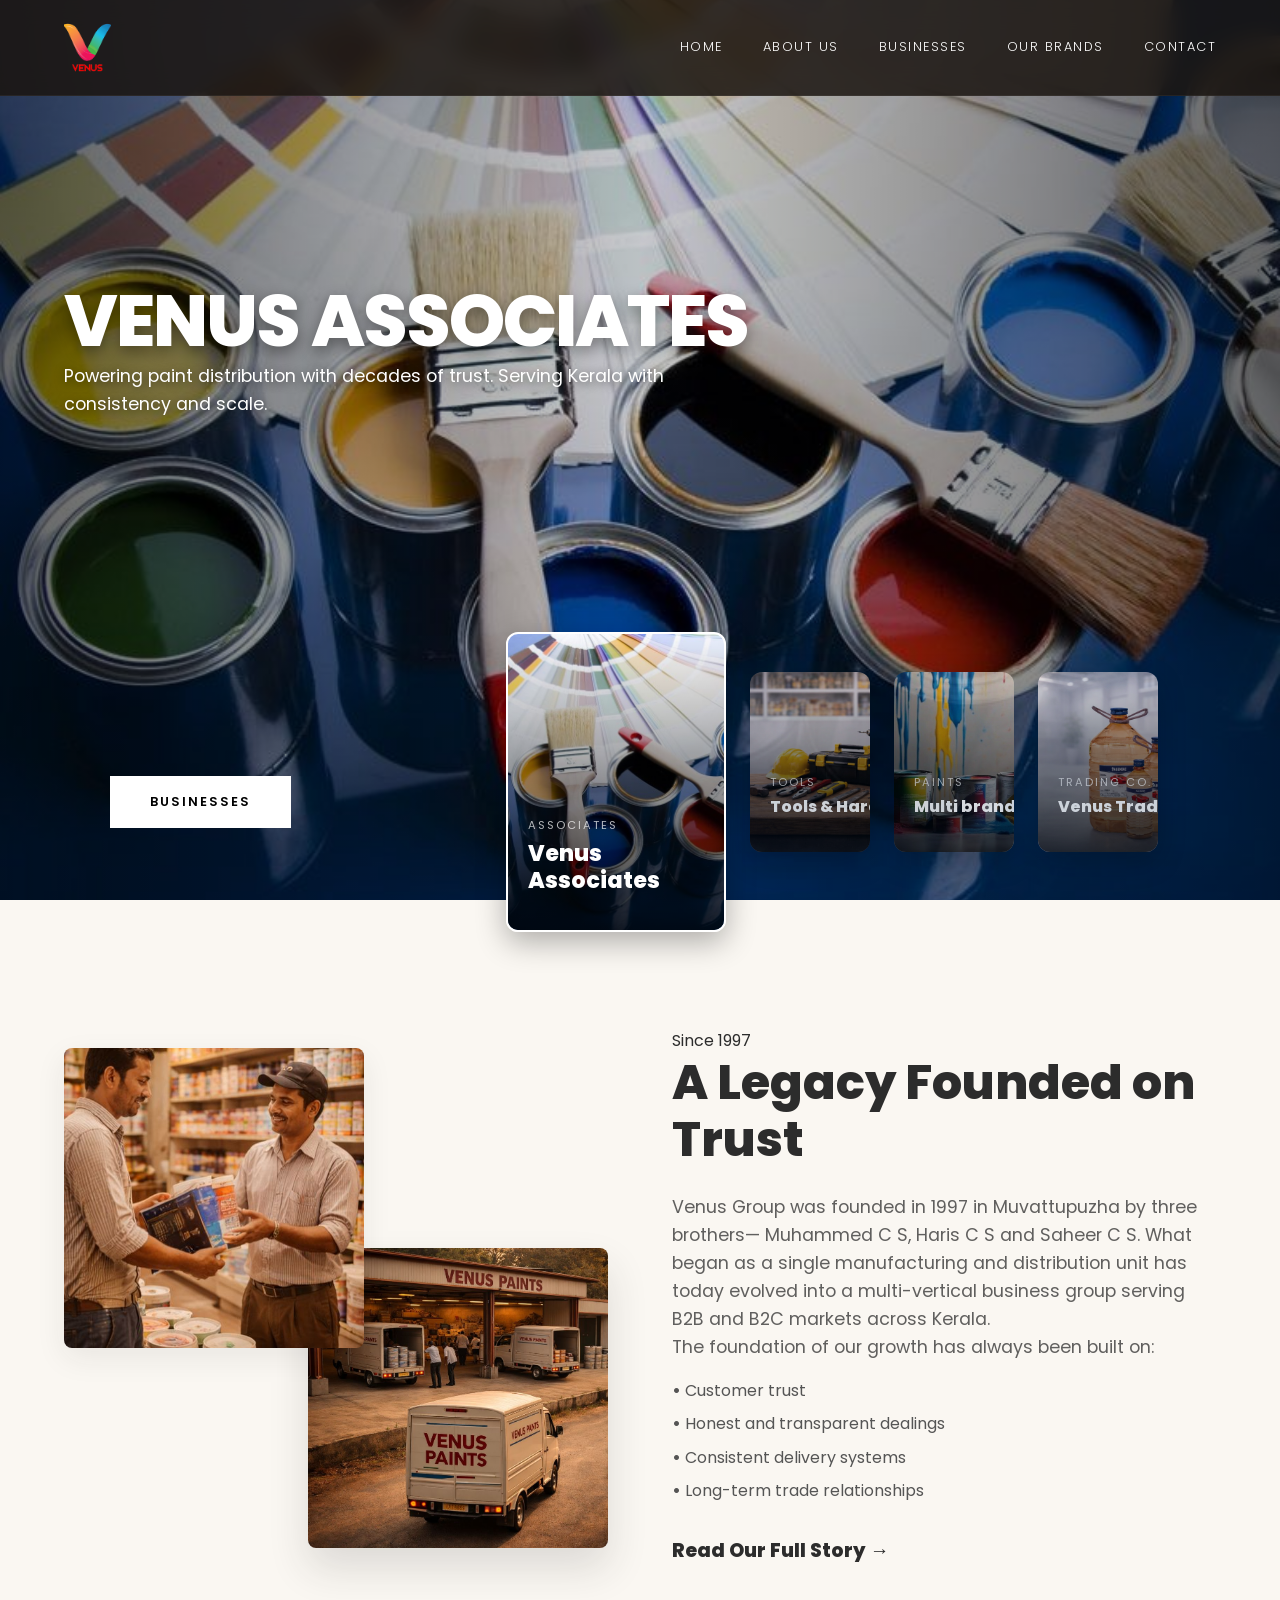
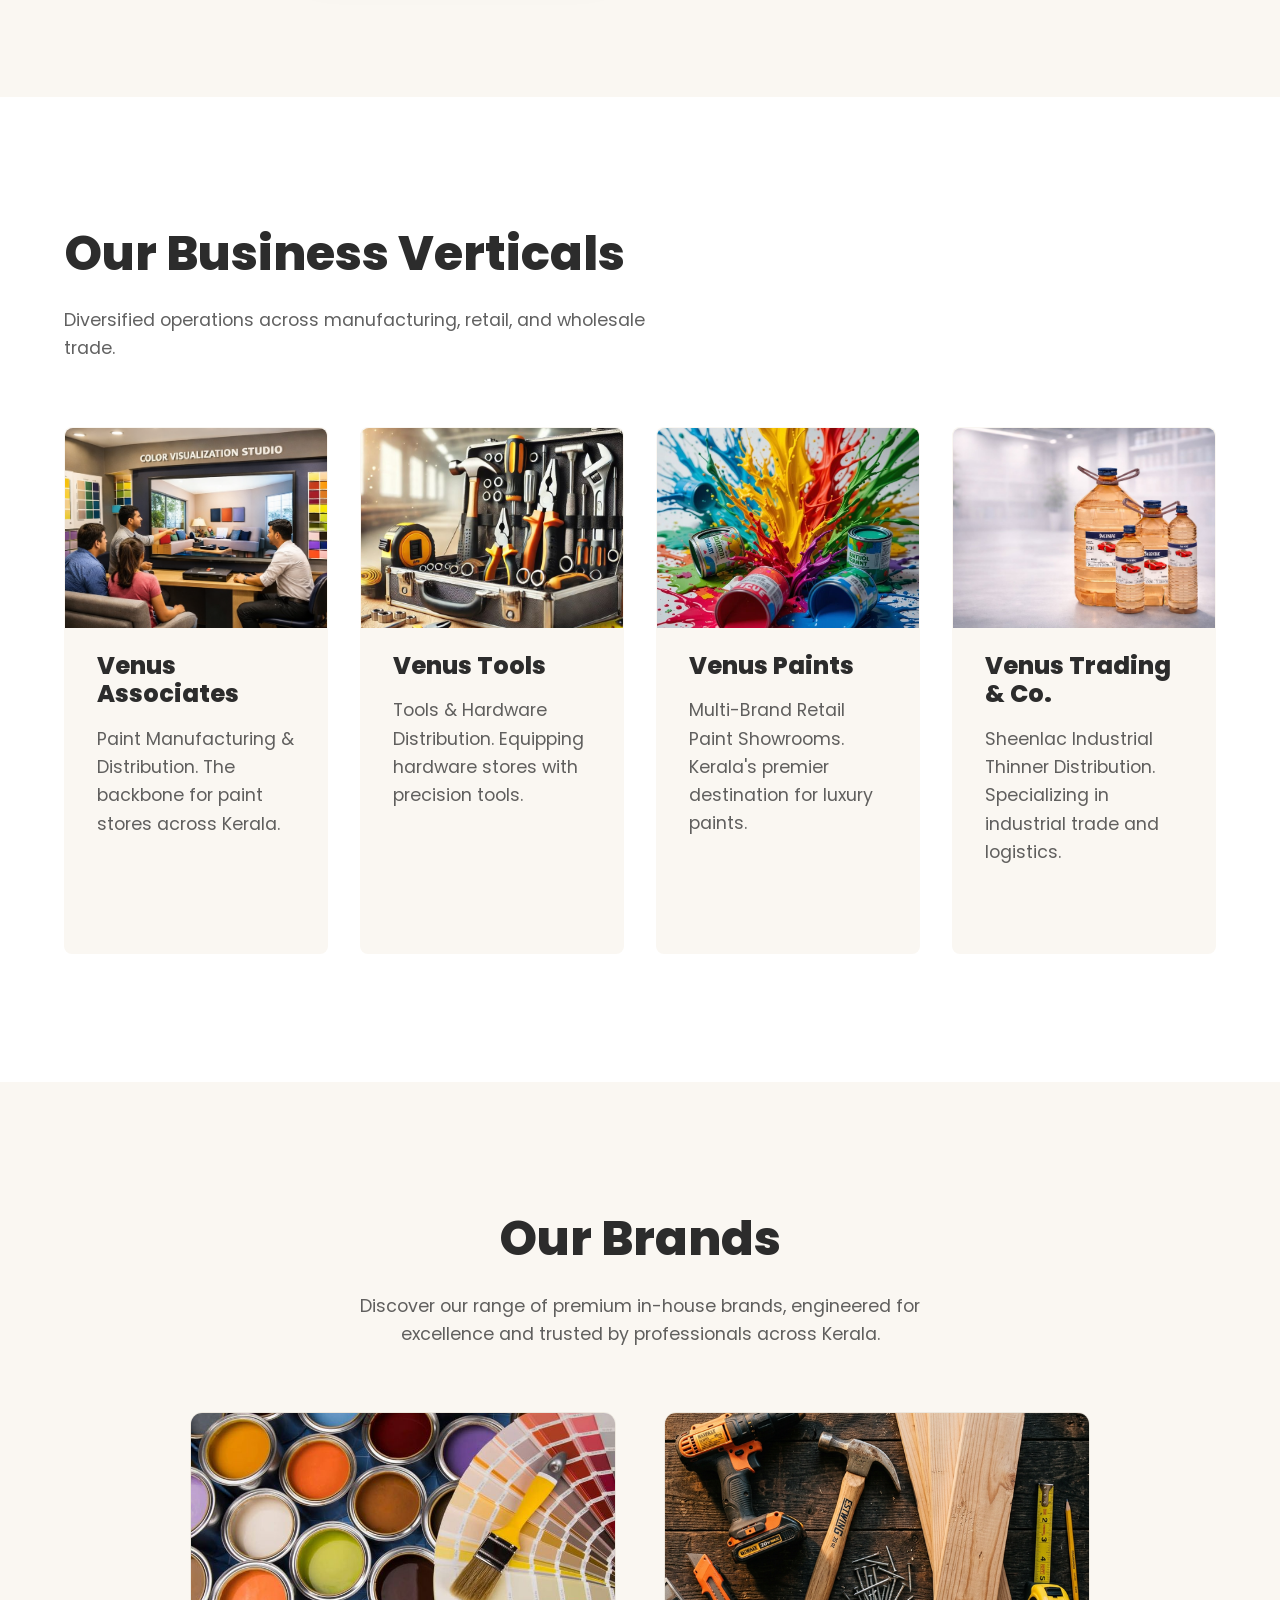
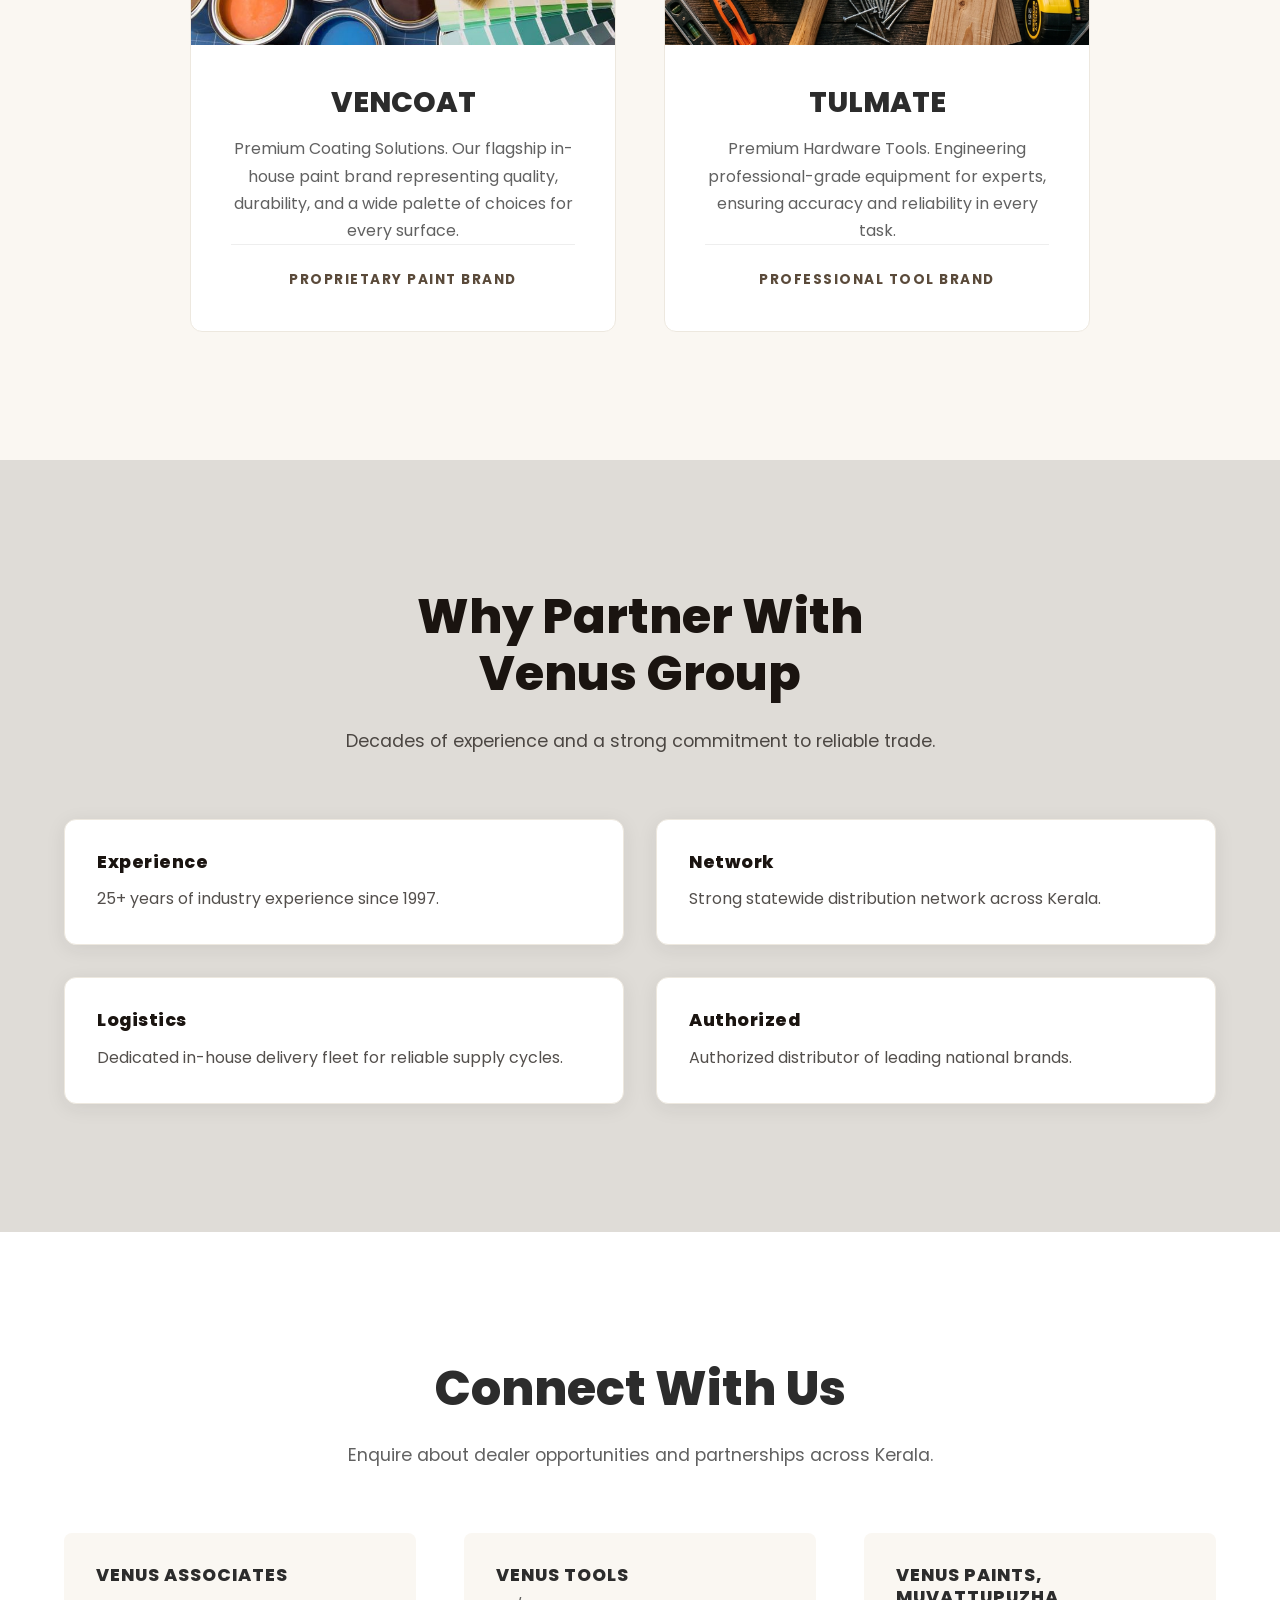
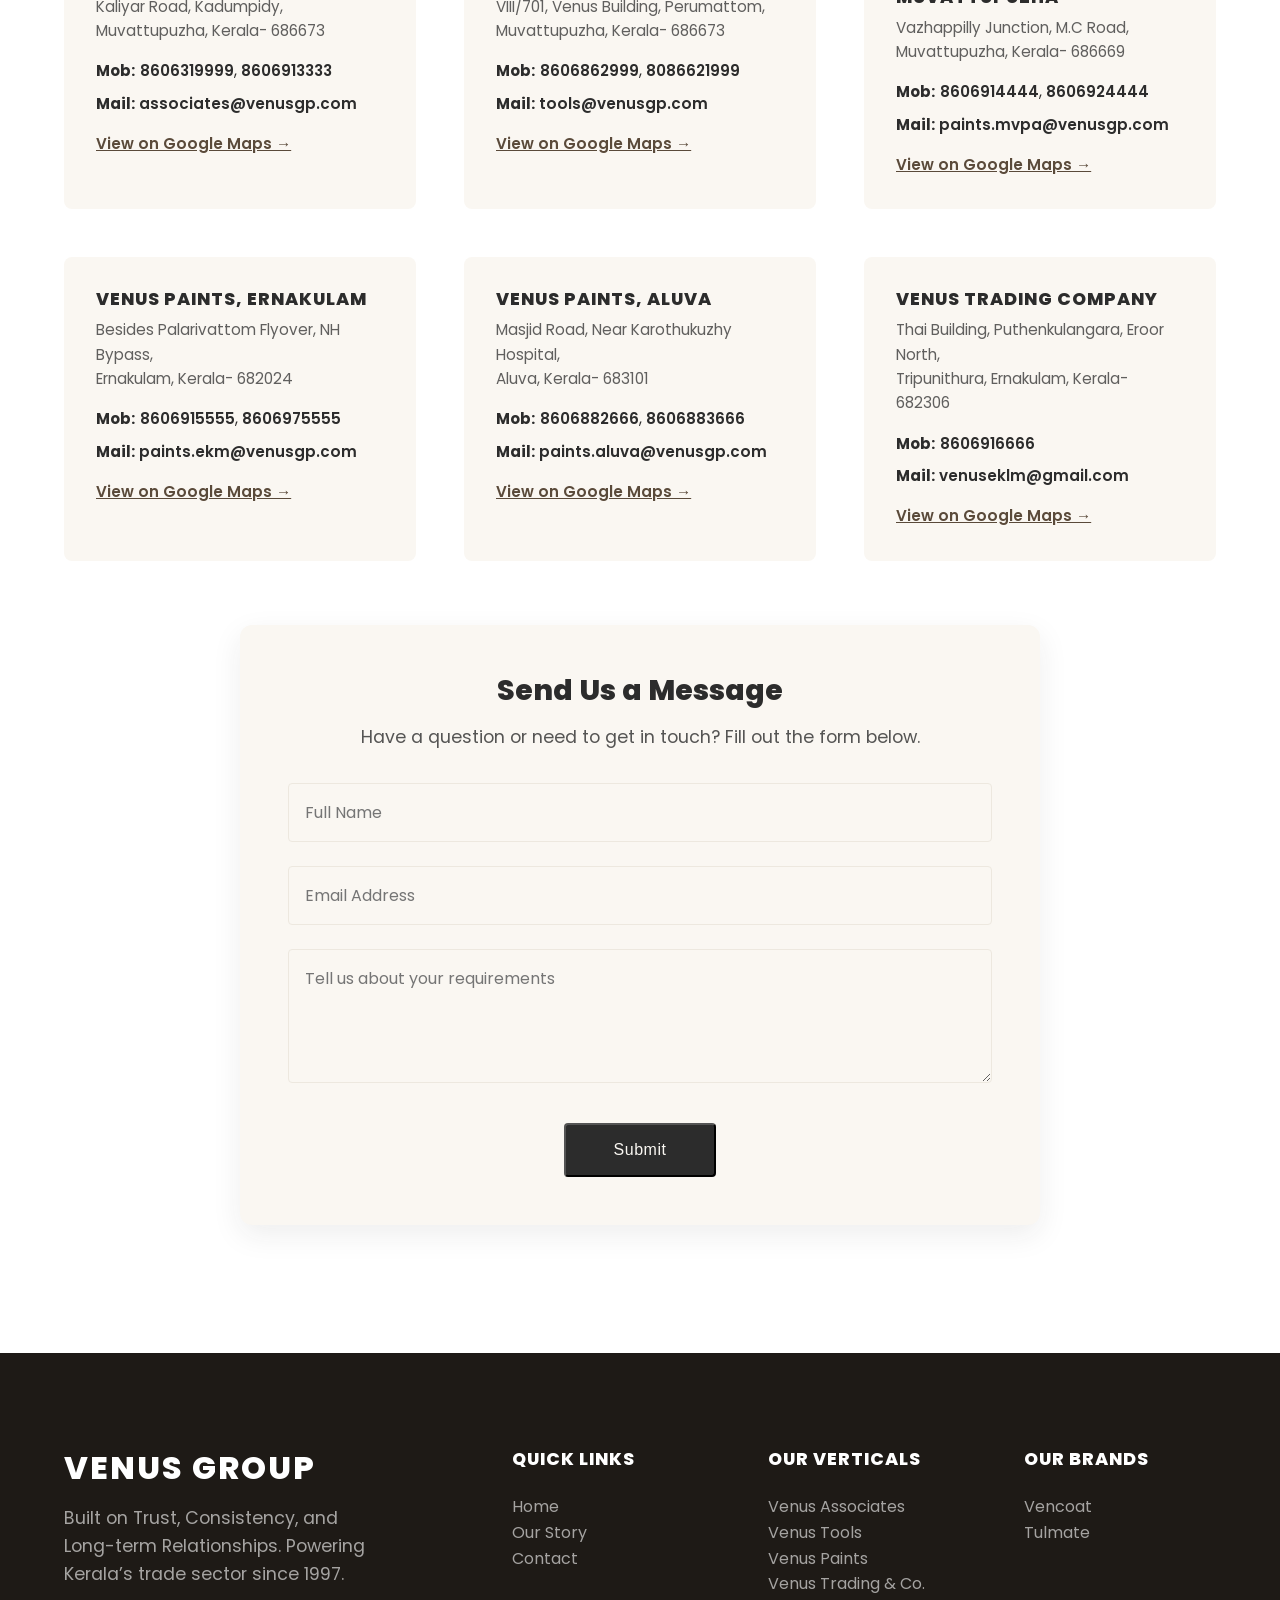
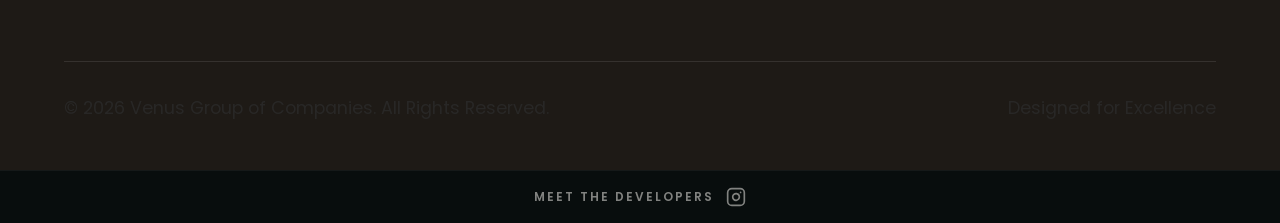
==== index.html @ 5d7c0cf5 "third" ====
<!DOCTYPE html>
<html lang="en">

<head>
    <meta charset="UTF-8">
    <meta name="viewport" content="width=device-width, initial-scale=1.0">
    <title>VENUS GROUP - Powering Kerala's Trade Since 1997</title>
    <meta name="description"
        content="Venus Group is a diversified business operating across manufacturing, distribution, retail, and trade in Kerala since 1997. Built on trust and consistency.">

    <!-- Google Fonts -->
    <link rel="preconnect" href="https://fonts.googleapis.com">
    <link rel="preconnect" href="https://fonts.gstatic.com" crossorigin>
    <link href="https://fonts.googleapis.com/css2?family=Poppins:wght@300;400;600;800&display=swap" rel="stylesheet">

    <!-- CSS File -->
    <link rel="stylesheet" href="style.css?v=12.0">

    <!-- Favicon -->
    <link rel="icon" type="image/svg+xml"
        href="data:image/svg+xml,<svg xmlns='http://www.w3.org/2000/svg' viewBox='0 0 100 100'><path d='M20 20 L50 80 L80 20' fill='none' stroke='%232C2C2C' stroke-width='8' stroke-linecap='round'/><circle cx='50' cy='80' r='5' fill='%232C2C2C'/></svg>">
</head>

<body>

    <!-- Navigation -->
    <header class="navbar">
        <div class="container nav-container">
            <div class="logo" style="display: flex; align-items: center;">
                <a href="index.html" style="display: inline-flex; align-items: center; height: 55px;">
                    <img src="images/venus_logo.png" alt="Venus Group Logo"
                        style="height: 100%; width: auto; object-fit: contain;">
                </a>
            </div>
            <button class="hamburger" id="hamburger-btn" aria-label="Toggle menu">
                <span></span>
                <span></span>
                <span></span>
            </button>
            <nav class="nav-links" id="nav-links">
                <a href="index.html">Home</a>
                <a href="about.html">About Us</a>
                <a href="#verticals">Businesses</a>
                <a href="#brands">Our Brands</a>
                <a href="#contact">Contact</a>
            </nav>
        </div>
    </header>

    <main>
        <!-- Hero Section -->
        <section id="hero" class="hero globe-hero" data-theme="dark">
            <div class="hero-bg-overlay"></div>
            <div class="container hero-container globe-hero-container">

                <div class="hero-text-content">
                    <h1 class="hero-title" id="main-title">VENUS GROUP</h1>

                    <p class="hero-description" id="main-description">A diversified business group operating across
                        manufacturing, distribution, retail, and trade — built on trust, consistency, and long-term
                        relationships.</p>
                </div>

                <div class="hero-actions">
                    <a href="#verticals" class="btn-discover">Businesses</a>
                </div>

                <div class="floating-cards-wrapper" id="cards-container">
                    <div class="destination-card active" data-title="VENUS ASSOCIATES"
                        data-description="Powering paint distribution with decades of trust. Serving Kerala with consistency and scale."
                        data-bg="paints back.jpeg" style="background-image: url('paints back.jpeg')">
                        <div class="card-overlay"></div>
                        <div class="card-content">
                            <span class="card-tag">Associates</span>
                            <h3>Venus Associates</h3>
                        </div>
                    </div>
                    <div class="destination-card" data-title="VENUS TOOLS"
                        data-description="Precision tools, delivered with reliability. Supporting dealers with consistent supply."
                        data-bg="tools back3.jpeg" data-bg-pos="center 100%" style="background-image: url('tools back3.jpeg')">
                        <div class="card-overlay"></div>
                        <div class="card-content">
                            <span class="card-tag">Tools</span>
                            <h3>Tools & Hardware</h3>
                        </div>
                    </div>
                    <div class="destination-card" data-title="VENUS PAINTS"
                        data-description="A complete destination for premium paints and finishes. Offering top brands and endless choices for every space."
                        data-bg="paints hero.jpeg" style="background-image: url('paints hero.jpeg')">
                        <div class="card-overlay"></div>
                        <div class="card-content">
                            <span class="card-tag">Paints</span>
                            <h3>Multi branded Paints</h3>
                        </div>
                    </div>
                    <div class="destination-card" data-title="Venus Trading & Co."
                        data-description="Reliable distribution, backed by quality. Ensuring smooth and trusted supply chains."
                        data-bg="venus trading.jpeg" style="background-image: url('venus trading.jpeg')">
                        <div class="card-overlay"></div>
                        <div class="card-content">
                            <span class="card-tag">Trading Co.</span>
                            <h3>Venus Trading & Co.</h3>
                        </div>
                    </div>
                </div>

            </div>
        </section>

        <!-- About Section (Homepage) -->
        <section id="about" class="about" data-theme="light">
            <div class="container about-container">
                <div class="about-images">
                    <img src="partnership.jpeg" alt="Venus Tools Partnership" class="img-hardware float-img">
                    <img src="transport.jpeg" alt="Venus Transport" class="img-paints float-img-alt">
                </div>
                <div class="about-text">
                    <span class="section-tag">Since 1997</span>
                    <h2>A Legacy Founded on Trust</h2>
                    <p>Venus Group was founded in 1997 in Muvattupuzha by three brothers— Muhammed C S, Haris C S and
                        Saheer C S. What began as a single manufacturing and distribution unit has today evolved into a
                        multi-vertical business group serving B2B and B2C markets across Kerala.</p>
                    <p>The foundation of our growth has always been built on:</p>
                    <ul class="feature-list" style="margin-top: 1rem; color: #555;">
                        <li style="margin-bottom: 0.5rem;"><strong>•</strong> Customer trust</li>
                        <li style="margin-bottom: 0.5rem;"><strong>•</strong> Honest and transparent dealings</li>
                        <li style="margin-bottom: 0.5rem;"><strong>•</strong> Consistent delivery systems</li>
                        <li style="margin-bottom: 0.5rem;"><strong>•</strong> Long-term trade relationships</li>
                    </ul>
                    <a href="about.html" class="btn-primary-text"
                        style="display: inline-block; margin-top: 1.5rem;">Read Our Full Story &rarr;</a>
                </div>
            </div>
        </section>

        <!-- Business Verticals Section -->
        <section id="verticals" class="services" data-theme="light">
            <div class="container">
                <div class="section-header">
                    <h2>Our Business Verticals</h2>
                    <p>Diversified operations across manufacturing, retail, and wholesale trade.</p>
                </div>
                <div class="services-grid">
                    <!-- Card 1 -->
                    <div class="service-card hover-lift" data-title="Venus Associates"
                        data-description="Paint Manufacturing & Distribution since 1997. The group's foundation firm providing essential materials to dealers across the state."
                        data-image="paints back.jpeg">
                        <div class="card-cover-image"
                            style="margin: -2.5rem -2rem 1.5rem -2rem; height: 200px; border-radius: 8px 8px 0 0; overflow: hidden;">
                            <img src="images/associates service1.png" alt="Venus Associates"
                                style="width: 100%; height: 100%; object-fit: cover; transition: transform 0.5s ease;"
                                onmouseover="this.style.transform='scale(1.05)'"
                                onmouseout="this.style.transform='scale(1)'">
                        </div>
                        <h3>Venus Associates</h3>
                        <p>Paint Manufacturing & Distribution. The backbone for paint stores across Kerala.</p>
                        <span class="view-more">View Details &rarr;</span>
                    </div>
                    <!-- Card 2 -->
                    <div class="service-card hover-lift" data-title="Venus Tools"
                        data-description="B2B distribution for Hand Tools, Power Tools, and Hardware. Supplying dealers with consistent and reliable supply cycles."
                        data-image="venus tools.jpeg">
                        <div class="card-cover-image"
                            style="margin: -2.5rem -2rem 1.5rem -2rem; height: 200px; border-radius: 8px 8px 0 0; overflow: hidden;">
                            <img src="tools service.jpg" alt="Tools & Hardware"
                                style="width: 100%; height: 100%; object-fit: cover; transition: transform 0.5s ease;"
                                onmouseover="this.style.transform='scale(1.05)'"
                                onmouseout="this.style.transform='scale(1)'">
                        </div>
                        <h3>Venus Tools</h3>
                        <p>Tools & Hardware Distribution. Equipping hardware stores with precision tools.</p>
                        <span class="view-more">View Details &rarr;</span>
                    </div>
                    <!-- Card 3 -->
                    <div class="service-card hover-lift" data-title="Venus Paints"
                        data-description="Flagship retail showrooms in Muvattupuzha, Ernakulam, and Aluva. Showcasing leading brands like Asian Paints and Birla Opus."
                        data-image="paints hero.jpeg">
                        <div class="card-cover-image"
                            style="margin: -2.5rem -2rem 1.5rem -2rem; height: 200px; border-radius: 8px 8px 0 0; overflow: hidden;">
                            <img src="associates service.jpeg" alt="Venus Paints"
                                style="width: 100%; height: 100%; object-fit: cover; transition: transform 0.5s ease;"
                                onmouseover="this.style.transform='scale(1.05)'"
                                onmouseout="this.style.transform='scale(1)'">
                        </div>
                        <h3>Venus Paints</h3>
                        <p>Multi-Brand Retail Paint Showrooms. Kerala's premier destination for luxury paints.</p>
                        <span class="view-more">View Details &rarr;</span>
                    </div>
                    <!-- Card 4 -->
                    <div class="service-card hover-lift" data-title="Venus Trading & Co."
                        data-description="Authorized Sheenlac (Jenson & Nicholson) Industrial Thinner distribution. Quality-assured B2B dealer servicing."
                        data-image="venus trading.jpeg">
                        <div class="card-cover-image"
                            style="margin: -2.5rem -2rem 1.5rem -2rem; height: 200px; border-radius: 8px 8px 0 0; overflow: hidden;">
                            <img src="venus trading.jpeg" alt="Venus Trading & Co."
                                style="width: 100%; height: 100%; object-fit: cover; transition: transform 0.5s ease;"
                                onmouseover="this.style.transform='scale(1.05)'"
                                onmouseout="this.style.transform='scale(1)'">
                        </div>
                        <h3>Venus Trading & Co.</h3>
                        <p>Sheenlac Industrial Thinner Distribution. Specializing in industrial trade and logistics.</p>
                        <span class="view-more">View Details &rarr;</span>
                    </div>
                </div>
            </div>
        </section>

        <!-- Our Brand Section -->
        <section id="brands" class="branch-section" data-theme="light"
            style="padding: 8rem 0; background-color: var(--color-sand);">
            <div class="container">
                <div class="section-header center">
                    <h2>Our Brands</h2>
                    <p>Discover our range of premium in-house brands, engineered for excellence and trusted by
                        professionals across Kerala.</p>
                </div>
                <div class="branch-grid"
                    style="display: grid; grid-template-columns: repeat(auto-fit, minmax(320px, 1fr)); gap: 3rem; margin-top: 3rem; max-width: 900px; margin-left: auto; margin-right: auto;">
                    <!-- Brand 1: Vencoat (Animated Flip) -->
                    <div class="flip-card" id="vencoat-card">
                        <div class="flip-card-inner">
                            <div class="flip-card-front">
                                <div class="card-cover-image" style="height: 250px; overflow: hidden;">
                                    <img src="associates service 1.jpg" alt="Vencoat"
                                        style="width: 100%; height: 100%; object-fit: cover;">
                                </div>
                                <div style="padding: 2.5rem; flex-grow: 1; display: flex; flex-direction: column;">
                                    <h3 style="color: var(--color-cyprus); margin-bottom: 1rem; font-size: 1.8rem;">
                                        VENCOAT</h3>
                                    <p style="font-size: 1rem; line-height: 1.7; color: rgba(44, 44, 44, 0.75);">
                                        Premium Coating Solutions. Our flagship in-house paint brand representing
                                        quality, durability, and a wide palette of choices for every surface.</p>
                                    <div
                                        style="margin-top: auto; padding-top: 1.5rem; border-top: 1px solid rgba(44, 44, 44, 0.08);">
                                        <span
                                            style="display: block; font-size: 0.85rem; text-transform: uppercase; letter-spacing: 1.5px; color: var(--color-cyprus-light); font-weight: 700;">Proprietary
                                            Paint Brand</span>
                                    </div>
                                </div>
                            </div>
                            <div class="flip-card-back">
                                <span class="logo-mini-text" style="font-size: 2.5rem; color: var(--color-sand); font-weight: 800; margin-bottom: 1.5rem;">V</span>
                                <h3>VENCOAT</h3>
                                <div class="tagline">Excellence. Durability. Beauty.</div>
                                <p>Premium Coating Solutions. Engineered for lasting beauty and protection on every surface.</p>
                                <a href="vencoat.html" class="btn-flip-action">Explore Brand Detail</a>
                            </div>
                        </div>
                    </div>
                    <!-- Brand 2: Tulmate (Animated Flip) -->
                    <div class="flip-card" id="tulmate-card">
                        <div class="flip-card-inner">
                            <div class="flip-card-front">
                                <div class="card-cover-image" style="height: 250px; overflow: hidden;">
                                    <img src="toolmate back.jpg" alt="Tulmate"
                                        style="width: 100%; height: 100%; object-fit: cover;">
                                </div>
                                <div style="padding: 2.5rem; flex-grow: 1; display: flex; flex-direction: column;">
                                    <h3 style="color: var(--color-cyprus); margin-bottom: 1rem; font-size: 1.8rem;">
                                        TULMATE</h3>
                                    <p style="font-size: 1rem; line-height: 1.7; color: rgba(44, 44, 44, 0.75);">Premium
                                        Hardware Tools. Engineering professional-grade equipment for experts, ensuring
                                        accuracy and reliability in every task.</p>
                                    <div
                                        style="margin-top: auto; padding-top: 1.5rem; border-top: 1px solid rgba(44, 44, 44, 0.08);">
                                        <span
                                            style="display: block; font-size: 0.85rem; text-transform: uppercase; letter-spacing: 1.5px; color: var(--color-cyprus-light); font-weight: 700;">Professional
                                            Tool Brand</span>
                                    </div>
                                </div>
                            </div>
                            <div class="flip-card-back">
                                <img src="images/tulmate_logo.png" alt="Tulmate Logo" class="logo-mini">
                                <h3>TULMATE</h3>
                                <div class="tagline">Verity. Variety. Versatility.</div>
                                <p>Building Tomorrow, Today. Discover our professional range of welding electrodes and
                                    expansion anchors.</p>
                                <a href="tulmate.html" class="btn-flip-action">Explore Brand Detail</a>
                            </div>
                        </div>
                    </div>
                </div>
            </div>
        </section>

        <!-- Why Partner Section -->
        <section class="dashboard-section" style="background: #1E1A16;" data-theme="dark">
            <div class="container">
                <div class="section-header center">
                    <h2 style="color: #1A1410; position: relative; z-index: 2;">Why Partner With Venus Group</h2>
                    <p style="color: rgba(26,20,16,0.75); position: relative; z-index: 2;">Decades of experience and
                        a
                        strong commitment to reliable trade.</p>
                </div>

                <div class="dashboard-grid" style="margin-top: 3rem; position: relative; z-index: 2;">
                    <div class="dash-widget"
                        style="background: #FFFFFF; border: 1px solid #EDE8DF; box-shadow: 0 4px 20px rgba(44,44,44,0.08);">
                        <h4 style="color: #1A1410; margin-bottom: 0.75rem; font-size: 1.1rem; letter-spacing: 0.5px;">
                            Experience</h4>
                        <p style="color: rgba(26,20,16,0.75); line-height: 1.7; font-size: 1rem;">25+ years of
                            industry
                            experience since 1997.</p>
                    </div>
                    <div class="dash-widget"
                        style="background: #FFFFFF; border: 1px solid #EDE8DF; box-shadow: 0 4px 20px rgba(44,44,44,0.08);">
                        <h4 style="color: #1A1410; margin-bottom: 0.75rem; font-size: 1.1rem; letter-spacing: 0.5px;">
                            Network</h4>
                        <p style="color: rgba(26,20,16,0.75); line-height: 1.7; font-size: 1rem;">Strong statewide
                            distribution network across Kerala.</p>
                    </div>
                    <div class="dash-widget"
                        style="background: #FFFFFF; border: 1px solid #EDE8DF; box-shadow: 0 4px 20px rgba(44,44,44,0.08);">
                        <h4 style="color: #1A1410; margin-bottom: 0.75rem; font-size: 1.1rem; letter-spacing: 0.5px;">
                            Logistics</h4>
                        <p style="color: rgba(26,20,16,0.75); line-height: 1.7; font-size: 1rem;">Dedicated in-house
                            delivery fleet for reliable supply cycles.</p>
                    </div>
                    <div class="dash-widget"
                        style="background: #FFFFFF; border: 1px solid #EDE8DF; box-shadow: 0 4px 20px rgba(44,44,44,0.08);">
                        <h4 style="color: #1A1410; margin-bottom: 0.75rem; font-size: 1.1rem; letter-spacing: 0.5px;">
                            Authorized</h4>
                        <p style="color: rgba(26,20,16,0.75); line-height: 1.7; font-size: 1rem;">Authorized
                            distributor
                            of leading national brands.</p>
                    </div>
                </div>
            </div>
        </section>

        <!-- Contact Section -->
        <section id="contact" class="contact-section" data-theme="light">
            <div class="container">
                <div class="section-header center">
                    <h2>Connect With Us</h2>
                    <p>Enquire about dealer opportunities and partnerships across Kerala.</p>
                </div>
                <div class="locations-grid"
                    style="display: grid; grid-template-columns: repeat(auto-fit, minmax(300px, 1fr)); gap: 3rem; margin-bottom: 4rem;">
                    <!-- Location 1 -->
                    <div class="info-item" style="background: var(--color-sand); padding: 2rem; border-radius: 8px;">
                        <h4 style="font-size: 1.1rem; color: var(--color-cyprus);">Venus Associates</h4>
                        <p style="font-size: 0.95rem; line-height: 1.6; margin-bottom: 1rem;">Kaliyar Road,
                            Kadumpidy,<br>Muvattupuzha, Kerala- 686673</p>
                        <ul style="list-style: none; font-size: 0.95rem; color: var(--color-cyprus);">
                            <li style="margin-bottom: 0.5rem; display: flex; gap: 5px;"><strong>Mob:</strong>
                                <div><a href="tel:8606319999"
                                        style="color: inherit; text-decoration: none;">8606319999</a>, <a
                                        href="tel:8606913333"
                                        style="color: inherit; text-decoration: none;">8606913333</a></div>
                            </li>
                            <li style="margin-bottom: 0.5rem;"><strong>Mail:</strong> <a
                                    href="mailto:associates@venusgp.com"
                                    style="color: inherit; text-decoration: none;">associates@venusgp.com</a></li>
                            <li style="margin-top: 1rem;"><a href="https://maps.app.goo.gl/SoMZXR97QHhag5iQ7"
                                    target="_blank"
                                    style="color: var(--color-cyprus-light); text-decoration: underline; font-weight: 600;">View
                                    on Google Maps &rarr;</a></li>
                        </ul>
                    </div>
                    <!-- Location 2 -->
                    <div class="info-item" style="background: var(--color-sand); padding: 2rem; border-radius: 8px;">
                        <h4 style="font-size: 1.1rem; color: var(--color-cyprus);">Venus Tools</h4>
                        <p style="font-size: 0.95rem; line-height: 1.6; margin-bottom: 1rem;">VIII/701, Venus Building,
                            Perumattom,<br>Muvattupuzha, Kerala- 686673</p>
                        <ul style="list-style: none; font-size: 0.95rem; color: var(--color-cyprus);">
                            <li style="margin-bottom: 0.5rem; display: flex; gap: 5px;"><strong>Mob:</strong>
                                <div><a href="tel:8606862999"
                                        style="color: inherit; text-decoration: none;">8606862999</a>, <a
                                        href="tel:8086621999"
                                        style="color: inherit; text-decoration: none;">8086621999</a></div>
                            </li>
                            <li style="margin-bottom: 0.5rem;"><strong>Mail:</strong> <a href="mailto:tools@venusgp.com"
                                    style="color: inherit; text-decoration: none;">tools@venusgp.com</a></li>
                            <li style="margin-top: 1rem;"><a href="https://maps.app.goo.gl/FrKszN3jh97cTVSX9"
                                    target="_blank"
                                    style="color: var(--color-cyprus-light); text-decoration: underline; font-weight: 600;">View
                                    on Google Maps &rarr;</a></li>
                        </ul>
                    </div>
                    <!-- Location 3 -->
                    <div class="info-item" style="background: var(--color-sand); padding: 2rem; border-radius: 8px;">
                        <h4 style="font-size: 1.1rem; color: var(--color-cyprus);">Venus Paints, Muvattupuzha</h4>
                        <p style="font-size: 0.95rem; line-height: 1.6; margin-bottom: 1rem;">Vazhappilly Junction, M.C
                            Road,<br>Muvattupuzha, Kerala- 686669</p>
                        <ul style="list-style: none; font-size: 0.95rem; color: var(--color-cyprus);">
                            <li style="margin-bottom: 0.5rem; display: flex; gap: 5px;"><strong>Mob:</strong>
                                <div><a href="tel:8606914444"
                                        style="color: inherit; text-decoration: none;">8606914444</a>, <a
                                        href="tel:8606924444"
                                        style="color: inherit; text-decoration: none;">8606924444</a></div>
                            </li>
                            <li style="margin-bottom: 0.5rem;"><strong>Mail:</strong> <a
                                    href="mailto:paints.mvpa@venusgp.com"
                                    style="color: inherit; text-decoration: none;">paints.mvpa@venusgp.com</a></li>
                            <li style="margin-top: 1rem;"><a href="https://maps.app.goo.gl/7tLY9dFpDDSwZJh28"
                                    target="_blank"
                                    style="color: var(--color-cyprus-light); text-decoration: underline; font-weight: 600;">View
                                    on Google Maps &rarr;</a></li>
                        </ul>
                    </div>
                    <!-- Location 4 -->
                    <div class="info-item" style="background: var(--color-sand); padding: 2rem; border-radius: 8px;">
                        <h4 style="font-size: 1.1rem; color: var(--color-cyprus);">Venus Paints, Ernakulam</h4>
                        <p style="font-size: 0.95rem; line-height: 1.6; margin-bottom: 1rem;">Besides Palarivattom
                            Flyover, NH Bypass,<br>Ernakulam, Kerala- 682024</p>
                        <ul style="list-style: none; font-size: 0.95rem; color: var(--color-cyprus);">
                            <li style="margin-bottom: 0.5rem; display: flex; gap: 5px;"><strong>Mob:</strong>
                                <div><a href="tel:8606915555"
                                        style="color: inherit; text-decoration: none;">8606915555</a>, <a
                                        href="tel:8606975555"
                                        style="color: inherit; text-decoration: none;">8606975555</a></div>
                            </li>
                            <li style="margin-bottom: 0.5rem;"><strong>Mail:</strong> <a
                                    href="mailto:paints.ekm@venusgp.com"
                                    style="color: inherit; text-decoration: none;">paints.ekm@venusgp.com</a></li>
                            <li style="margin-top: 1rem;"><a href="https://maps.app.goo.gl/5YERCp5ZQpHKRNq67"
                                    target="_blank"
                                    style="color: var(--color-cyprus-light); text-decoration: underline; font-weight: 600;">View
                                    on Google Maps &rarr;</a></li>
                        </ul>
                    </div>
                    <!-- Location 5 -->
                    <div class="info-item" style="background: var(--color-sand); padding: 2rem; border-radius: 8px;">
                        <h4 style="font-size: 1.1rem; color: var(--color-cyprus);">Venus Paints, Aluva</h4>
                        <p style="font-size: 0.95rem; line-height: 1.6; margin-bottom: 1rem;">Masjid Road, Near
                            Karothukuzhy Hospital,<br>Aluva, Kerala- 683101</p>
                        <ul style="list-style: none; font-size: 0.95rem; color: var(--color-cyprus);">
                            <li style="margin-bottom: 0.5rem; display: flex; gap: 5px;"><strong>Mob:</strong>
                                <div><a href="tel:8606882666"
                                        style="color: inherit; text-decoration: none;">8606882666</a>, <a
                                        href="tel:8606883666"
                                        style="color: inherit; text-decoration: none;">8606883666</a></div>
                            </li>
                            <li style="margin-bottom: 0.5rem;"><strong>Mail:</strong> <a
                                    href="mailto:paints.aluva@venusgp.com"
                                    style="color: inherit; text-decoration: none;">paints.aluva@venusgp.com</a></li>
                            <li style="margin-top: 1rem;"><a href="https://maps.app.goo.gl/q2m2VYye4VjkRDqm6"
                                    target="_blank"
                                    style="color: var(--color-cyprus-light); text-decoration: underline; font-weight: 600;">View
                                    on Google Maps &rarr;</a></li>
                        </ul>
                    </div>
                    <!-- Location 6 -->
                    <div class="info-item" style="background: var(--color-sand); padding: 2rem; border-radius: 8px;">
                        <h4 style="font-size: 1.1rem; color: var(--color-cyprus);">Venus Trading Company</h4>
                        <p style="font-size: 0.95rem; line-height: 1.6; margin-bottom: 1rem;">Thai Building,
                            Puthenkulangara, Eroor North,<br>Tripunithura, Ernakulam, Kerala- 682306</p>
                        <ul style="list-style: none; font-size: 0.95rem; color: var(--color-cyprus);">
                            <li style="margin-bottom: 0.5rem; display: flex; gap: 5px;"><strong>Mob:</strong>
                                <div><a href="tel:8606916666"
                                        style="color: inherit; text-decoration: none;">8606916666</a></div>
                            </li>
                            <li style="margin-bottom: 0.5rem;"><strong>Mail:</strong> <a
                                    href="mailto:venuseklm@gmail.com"
                                    style="color: inherit; text-decoration: none;">venuseklm@gmail.com</a></li>
                            <li style="margin-top: 1rem;"><a href="https://maps.app.goo.gl/umCDQbNRKfHcbD8t7"
                                    target="_blank"
                                    style="color: var(--color-cyprus-light); text-decoration: underline; font-weight: 600;">View
                                    on Google Maps &rarr;</a></li>
                        </ul>
                    </div>
                </div>

                <div class="contact-grid"
                    style="grid-template-columns: 1fr; max-width: 800px; margin: 0 auto; background: var(--color-sand); padding: 3rem; border-radius: 12px; box-shadow: var(--shadow-soft); display: block;">
                    <div style="text-align: center; margin-bottom: 2rem;">
                        <h3 style="color: var(--color-cyprus); font-size: 1.8rem; margin-bottom: 1rem;">Send Us a
                            Message</h3>
                        <p style="color: var(--color-cyprus); opacity: 0.8;">Have a question or need to get in touch?
                            Fill out the form below.</p>
                    </div>
                    <form class="contact-form">
                        <input type="text" placeholder="Full Name" required>
                        <input type="email" placeholder="Email Address" required>
                        <textarea placeholder="Tell us about your requirements" rows="4" required></textarea>
                        <button type="submit" class="btn-primary"
                            style="align-self: center; padding: 1rem 3rem; margin-top: 1rem;">Submit</button>
                    </form>
                </div>
            </div>
        </section>
    </main>

    <footer data-theme="dark">
        <div class="container footer-grid">
            <div class="footer-brand">
                <h2>VENUS GROUP</h2>
                <p>Built on Trust, Consistency, and Long-term Relationships. Powering Kerala’s trade sector since 1997.
                </p>
            </div>
            <div class="footer-col">
                <h4>Quick Links</h4>
                <ul>
                    <li><a href="index.html">Home</a></li>
                    <li><a href="about.html">Our Story</a></li>
                    <li><a href="#contact">Contact</a></li>
                </ul>
            </div>
            <div class="footer-col">
                <h4>Our Verticals</h4>
                <ul>
                    <li><a href="service.html?title=Venus Associates">Venus Associates</a></li>
                    <li><a href="service.html?title=Venus Tools">Venus Tools</a></li>
                    <li><a href="service.html?title=Venus Paints">Venus Paints</a></li>
                    <li><a href="service.html?title=Venus Trading %26 Co.">Venus Trading & Co.</a></li>
                </ul>
            </div>
            <div class="footer-col">
                <h4>Our Brands</h4>
                <ul>
                    <li><a href="index.html#brands">Vencoat</a></li>
                    <li><a href="tulmate.html">Tulmate</a></li>
                </ul>
            </div>

        </div>
        <div class="container footer-bottom">
            <p>&copy; 2026 Venus Group of Companies. All Rights Reserved.</p>
            <p>Designed for Excellence</p>
        </div>
    </footer>

    <footer class="developer-footer" data-theme="dark">
        <div class="container">
            <div class="developer-content">
                <a href="https://www.instagram.com/intellex.web?igsh=MXc4Z2Uwd243OHpqdA%3D%3D&amp;utm_source=qr"
                    class="developer-link" target="_blank" rel="noopener noreferrer">
                    <span>MEET THE DEVELOPERS</span>
                    <svg viewBox="0 0 24 24" fill="none" stroke="currentColor" stroke-width="2" stroke-linecap="round"
                        stroke-linejoin="round">
                        <rect x="2" y="2" width="20" height="20" rx="5" ry="5"></rect>
                        <path d="M16 11.37A4 4 0 1 1 12.63 8 4 4 0 0 1 16 11.37z"></path>
                        <line x1="17.5" y1="6.5" x2="17.51" y2="6.5"></line>
                    </svg>
                </a>
            </div>
        </div>
    </footer>

    <!-- Information Modal (Triggered by Hero Cards) -->
    <div id="info-modal" class="modal">
        <div class="modal-content">
            <span class="close-modal">&times;</span>
            <div id="modal-body">
                <h2 id="modal-title">Division Name</h2>
                <div class="modal-grid">
                    <div class="modal-text">
                        <p id="modal-desc">Detailed information about our business operations.</p>
                        <ul class="modal-features">
                            <li><span>✓</span> Reliable statewide distribution</li>
                            <li><span>✓</span> Leading brand authorized distributor</li>
                            <li><span>✓</span> Dedicated logistical support</li>
                        </ul>
                    </div>
                    <div class="modal-image" id="modal-img"></div>
                </div>
            </div>
        </div>
    </div>

    <script src="script.js?v=4.0"></script>
</body>

</html>
---- style.css ----
/* ========== VENUS STYLE SYSTEM ========== */

/* --- Variables --- */
:root {
    --color-cyprus: #2C2C2C;
    --color-cyprus-light: #5A4A3A;
    --color-sand: #FAF7F2;
    --color-sand-alt: #EDE8DF;
    --color-white: #FFFFFF;
    --color-black: #1A1410;

    --font-primary: 'Poppins', sans-serif;

    --shadow-soft: 0 10px 30px rgba(44, 44, 44, 0.08);
    --shadow-hover: 0 20px 40px rgba(44, 44, 44, 0.14);

    --glass-bg: rgba(255, 252, 247, 0.65);
    --glass-border: rgba(237, 232, 223, 0.6);
    --glass-blur: blur(12px);

    --transition: all 0.3s cubic-bezier(0.25, 0.8, 0.25, 1);
}

/* --- Base & Reset --- */
* {
    margin: 0;
    padding: 0;
    box-sizing: border-box;
}

ul,
li {
    list-style: none;
    padding: 0;
    margin: 0;
}

html {
    scroll-behavior: smooth;
}

body {
    font-family: var(--font-primary);
    background-color: var(--color-sand);
    color: var(--color-cyprus);
    line-height: 1.6;
    overflow-x: hidden;
}

img {
    max-width: 100%;
    height: auto;
    display: block;
}

.container {
    width: 90%;
    max-width: 1200px;
    margin: 0 auto;
}

h1,
h2,
h3,
h4 {
    font-weight: 800;
    line-height: 1.2;
}

/* --- Typography --- */
h1 {
    font-size: clamp(2.5rem, 5vw, 4rem);
    margin-bottom: 1rem;
}

h2 {
    font-size: clamp(2rem, 4vw, 3rem);
    margin-bottom: 1.5rem;
}

h3 {
    font-size: 1.5rem;
    margin-bottom: 1rem;
}

p {
    font-size: 1.1rem;
    color: rgba(44, 44, 44, 0.75);
}

/* --- Buttons --- */
a {
    text-decoration: none;
    font-weight: 600;
    transition: var(--transition);
}

.btn-primary,
.btn-secondary,
.btn-primary-outline {
    display: inline-block;
    padding: 0.8rem 1.8rem;
    border-radius: 4px;
    font-size: 1rem;
    letter-spacing: 0.5px;
}

.btn-primary {
    background-color: var(--color-cyprus);
    color: var(--color-sand);
}

.btn-primary:hover {
    background-color: var(--color-cyprus-light);
    transform: translateY(-2px);
}

.btn-secondary {
    background-color: var(--color-white);
    color: var(--color-cyprus);
    box-shadow: var(--shadow-soft);
}

.btn-secondary:hover {
    box-shadow: var(--shadow-hover);
    transform: translateY(-2px);
}

.btn-primary-outline {
    border: 2px solid var(--color-cyprus);
    color: var(--color-cyprus);
}

.btn-primary-outline:hover {
    background-color: var(--color-cyprus);
    color: var(--color-sand);
}

.btn-primary-text {
    color: var(--color-cyprus);
    font-weight: 800;
    font-size: 1.2rem;
    border-bottom: 2px solid transparent;
}

.btn-primary-text:hover {
    border-bottom-color: var(--color-cyprus);
}

.btn-mini {
    background: var(--color-cyprus);
    color: var(--color-sand);
    border: none;
    padding: 0.4rem 0.8rem;
    border-radius: 4px;
    cursor: pointer;
    font-family: inherit;
    font-weight: 600;
    transition: var(--transition);
}

.btn-mini:hover {
    background: var(--color-cyprus-light);
}

/* --- Navbar (Travel Version) --- */
.navbar {
    position: fixed;
    top: 0;
    width: 100%;
    padding: 1.25rem 0;
    z-index: 1000;
    background: rgba(26, 20, 16, 0.85) !important;
    backdrop-filter: blur(12px) !important;
    -webkit-backdrop-filter: blur(12px) !important;
    border-bottom: 1px solid rgba(255, 255, 255, 0.05);
    transition: all 0.4s ease;
}

.nav-container {
    display: flex;
    justify-content: space-between;
    align-items: center;
}

.navbar.travel-nav {
    background: linear-gradient(to bottom, rgba(0, 0, 0, 0.6), transparent);
}

.nav-links {
    display: flex;
    gap: 2.5rem;
    align-items: center;
}

.navbar .logo {
    color: var(--color-white);
    letter-spacing: 2px;
    font-size: 1.4rem;
}

.navbar .nav-links a {
    color: var(--color-white);
    font-weight: 300;
    text-transform: uppercase;
    font-size: 0.8rem;
    letter-spacing: 1.5px;
}

.navbar .logo,
.navbar .nav-links a {
    transition: color 0.5s ease;
}

.nav-dark-text {
    background: rgba(250, 247, 242, 0.9) !important;
    border-bottom: 1px solid rgba(44, 44, 44, 0.05);
}

.nav-dark-text .logo {
    color: var(--color-cyprus) !important;
}

.nav-dark-text .nav-links a {
    color: var(--color-cyprus) !important;
}

.nav-dark-text.travel-nav {
    background: linear-gradient(to bottom, rgba(250, 247, 242, 0.55), transparent);
}

.icon-btn {
    background: none;
    border: none;
    color: inherit;
    cursor: pointer;
    padding: 5px;
    opacity: 0.8;
    transition: var(--transition);
}

.icon-btn:hover {
    opacity: 1;
}

/* --- Hamburger Button --- */
.hamburger {
    display: none;
    flex-direction: column;
    gap: 5px;
    background: none;
    border: none;
    cursor: pointer;
    padding: 5px;
    z-index: 1100;
}

.hamburger span {
    display: block;
    width: 24px;
    height: 2px;
    background: var(--color-white);
    border-radius: 2px;
    transition: all 0.3s ease;
}

.nav-dark-text .hamburger span {
    background: var(--color-cyprus);
}

.hamburger.open span:nth-child(1) {
    transform: translateY(7px) rotate(45deg);
}

.hamburger.open span:nth-child(2) {
    opacity: 0;
}

.hamburger.open span:nth-child(3) {
    transform: translateY(-7px) rotate(-45deg);
}

/* --- Globe Hero Section --- */
.globe-hero {
    background: url('associates backg.jpeg') center/cover no-repeat;
    height: 100vh;
    padding: 0;
    background-size: cover;
    background-position: center;
    transition: background-image 0.8s ease-in-out;
    position: relative;
}

.hero-bg-overlay {
    position: absolute;
    top: 0;
    left: 0;
    width: 100%;
    height: 100%;
    background: linear-gradient(to right, rgba(0, 0, 0, 0.6) 0%, rgba(0, 0, 0, 0.2) 50%, rgba(0, 0, 0, 0.6) 100%);
    z-index: 1;
}

.globe-hero-container {
    height: 100%;
    position: relative;
    z-index: 2;
    display: flex;
    flex-direction: column;
    justify-content: center;
    align-items: flex-start;
    /* Align to the left */
    padding-left: 0;
    /* Horizontal breathing room */
}

.hero-title {
    color: var(--color-white);
    font-size: clamp(3rem, 8vw, 6rem);
    line-height: 0.9;
    margin-bottom: 0.5rem;
    letter-spacing: -4px;
    /* Move more left */
    transition: var(--transition);
}

.hero-description {
    color: var(--color-white);
    opacity: 1; /* Increased from 0.8 for better contrast */
    max-width: 600px;
    font-size: 1.1rem; /* Increased from 0.95rem */
    margin-bottom: 2rem;
    line-height: 1.6;
    font-weight: 400; /* Increased from 300 */
    text-shadow: 0 2px 10px rgba(0, 0, 0, 0.5); /* Added for readability */
}

.hero-text-content {
    max-width: 800px;
    text-align: left;
    display: flex;
    flex-direction: column;
    align-items: flex-start;
    transform: translateY(-80px); /* Slightly less upward shift */
    margin-left: 0; /* Removed negative margin to prevent clipping */
}

.brand-v-pulse {
    position: absolute;
    left: 50%;
    top: 50px;
    transform: translateX(-50%);
    z-index: 10;
    pointer-events: none;
}

.location-tag {
    color: var(--color-white);
    text-transform: uppercase;
    letter-spacing: 4px;
    font-size: 0.9rem;
    display: block;
    margin-bottom: 1rem;
    opacity: 0.9;
}

.hero-title {
    color: var(--color-white);
    font-size: clamp(2.5rem, 6vw, 4.5rem);
    line-height: 0.9;
    margin-bottom: 0.5rem;
    letter-spacing: -2px;
    transition: var(--transition);
    text-shadow: 0 5px 15px rgba(0, 0, 0, 0.4); /* Added for punchy look */
}

.hero-subtitle {
    color: var(--color-white);
    opacity: 0.6;
    letter-spacing: 2px;
    font-size: 1rem;
    margin-bottom: 2rem;
    text-transform: uppercase;
}

.btn-discover {
    display: inline-block;
    padding: 1rem 2.5rem;
    background: var(--color-white);
    color: #000;
    font-weight: 600;
    text-transform: uppercase;
    font-size: 0.8rem;
    letter-spacing: 2px;
    transition: var(--transition);
}

.btn-discover:hover {
    background: rgba(255, 255, 255, 0.8);
    transform: translateX(5px);
}

.hero-actions {
    position: absolute;
    bottom: 8%; /* Slightly moved up from 5% for better framing */
    left: 4%; /* Added more left breathing room */
    z-index: 10;
}

/* --- Floating Destination Cards --- */
.floating-cards-wrapper {
    position: absolute;
    bottom: -8%;
    right: 0;
    display: flex;
    gap: 1.5rem;
    padding: 0 5%;
    z-index: 20;
}

.destination-card {
    width: 120px;
    height: 180px;
    background-size: cover;
    background-position: center;
    border-radius: 12px;
    position: relative;
    overflow: hidden;
    cursor: pointer;
    transition: all 0.8s cubic-bezier(0.25, 1, 0.5, 1);
    box-shadow: 0 10px 30px rgba(0, 0, 0, 0.3);
    opacity: 0.8;
}

.destination-card.active {
    width: 220px;
    height: 300px;
    opacity: 1;
    border: 2px solid var(--color-white);
    transform: translateY(-40px);
}

.destination-card:hover {
    opacity: 0.95;
}

.card-overlay {
    position: absolute;
    top: 0;
    left: 0;
    width: 100%;
    height: 100%;
    background: linear-gradient(to top, rgba(0, 0, 0, 0.8), transparent);
}

.card-content {
    position: absolute;
    bottom: 20px;
    left: 20px;
    color: var(--color-white);
    width: 200px;
    /* Ensure space for content */
}

.card-tag {
    font-size: 0.7rem;
    text-transform: uppercase;
    letter-spacing: 2px;
    opacity: 0.7;
    display: block;
}

.card-content h3 {
    font-size: 1rem; /* Slightly reduced base size */
    margin-top: 5px;
    line-height: 1.2;
    transition: var(--transition);
    overflow: hidden;
    text-overflow: ellipsis;
}

.destination-card.active .card-content h3 {
    font-size: 1.4rem; /* Larger font only when active */
}

.destination-card:hover .card-content h3 {
    font-size: 1.8rem;
}

/* --- Pagination --- */
.hero-footer {
    position: absolute;
    bottom: 10%;
    left: 5%;
}

.pagination {
    display: flex;
    align-items: center;
    gap: 1.5rem;
    color: var(--color-white);
}

.curr-page {
    font-size: 2.5rem;
    font-weight: 800;
}

.pager-bar {
    width: 100px;
    height: 2px;
    background: rgba(255, 255, 255, 0.2);
    position: relative;
    overflow: hidden;
}

.pager-progress {
    position: absolute;
    top: 0;
    left: 0;
    width: 0%;
    height: 100%;
    background: var(--color-white);
}

.hero-fade {
    animation: heroFadeEffect 1s forwards;
}

@keyframes heroFadeEffect {
    from {
        opacity: 0.7;
        filter: blur(3px);
    }

    to {
        opacity: 1;
        filter: blur(0);
    }
}

.pager-bar::after {
    content: '';
    position: absolute;
    top: 0;
    left: 0;
    width: 40%;
    height: 100%;
    background: var(--color-white);
}

.total-pages {
    opacity: 0.5;
    font-size: 1rem;
    font-weight: 600;
}


/* --- Services Section --- */
.services {
    padding: 8rem 0;
    background-color: var(--color-white);
}

.section-header {
    margin-bottom: 4rem;
    max-width: 600px;
}

.section-header.center {
    margin: 0 auto 4rem;
    text-align: center;
}

.services-grid {
    display: grid;
    grid-template-columns: repeat(auto-fit, minmax(250px, 1fr));
    gap: 2rem;
}

.service-card {
    background: var(--color-sand);
    padding: 2.5rem 2rem;
    border-radius: 8px;
    text-align: left;
    transition: var(--transition);
    border: 1px solid transparent;
}

.service-card:hover {
    background: var(--color-white);
    box-shadow: var(--shadow-hover);
    border-color: var(--color-sand-alt);
    transform: translateY(-5px);
}

.card-icon {
    font-size: 3rem;
    margin-bottom: 1.5rem;
}

.view-more {
    display: block;
    margin-top: 1.5rem;
    color: var(--color-cyprus);
    font-weight: 800;
    font-size: 0.9rem;
    text-transform: uppercase;
    letter-spacing: 1px;
    opacity: 0;
    transition: var(--transition);
    transform: translateX(-10px);
}

.service-card:hover .view-more {
    opacity: 1;
    transform: translateX(0);
}

.service-card {
    cursor: pointer;
}

/* --- About Section --- */
.about {
    padding: 8rem 0;
    background-color: var(--color-sand);
}

.about-container {
    display: flex;
    align-items: center;
    gap: 4rem;
}

.about-images {
    flex: 1;
    position: relative;
    height: 500px;
}

.float-img {
    position: absolute;
    width: 300px;
    top: 0;
    left: 0;
    aspect-ratio: 1 / 1;
    object-fit: cover;
    border-radius: 8px;
    box-shadow: var(--shadow-soft);
    z-index: 2;
    animation: float 6s ease-in-out infinite;
}

.float-img-alt {
    position: absolute;
    width: 300px;
    bottom: 0;
    right: 0;
    aspect-ratio: 1 / 1;
    object-fit: cover;
    border-radius: 8px;
    box-shadow: var(--shadow-hover);
    z-index: 1;
    animation: float 8s ease-in-out infinite reverse;
}

.about-text {
    flex: 1;
}

.lead-quote {
    font-size: 1.5rem;
    font-weight: 300;
    font-style: italic;
    margin-bottom: 2rem;
    color: var(--color-cyprus);
}

/* --- Dashboard Prototype --- */
.dashboard-section {
    padding: 8rem 0;
    background: var(--color-white) url('images/hero-bg.png') center/cover no-repeat fixed;
    position: relative;
}

.dashboard-section::before {
    content: '';
    position: absolute;
    top: 0;
    left: 0;
    width: 100%;
    height: 100%;
    background: rgba(250, 247, 242, 0.88);
}

.dashboard-glass-panel {
    position: relative;
    background: rgba(255, 255, 255, 0.4);
    backdrop-filter: blur(16px);
    border: 1px solid var(--color-white);
    border-radius: 16px;
    padding: 3rem;
    box-shadow: var(--shadow-hover);
}

.dashboard-header {
    display: flex;
    justify-content: space-between;
    align-items: center;
    margin-bottom: 3rem;
    padding-bottom: 1rem;
    border-bottom: 1px solid rgba(44, 44, 44, 0.1);
}

.status-indicator {
    background: rgba(44, 44, 44, 0.08);
    padding: 0.5rem 1rem;
    border-radius: 20px;
    font-weight: 600;
    display: flex;
    align-items: center;
    gap: 8px;
}

.status-indicator::before {
    content: '';
    display: inline-block;
    width: 8px;
    height: 8px;
    background: #B59A7A;
    border-radius: 50%;
    box-shadow: 0 0 10px #B59A7A;
    animation: pulse 2s infinite;
}

.dashboard-grid {
    display: grid;
    grid-template-columns: repeat(2, 1fr);
    gap: 2rem;
}

.dash-widget {
    background: var(--color-white);
    padding: 2rem;
    border-radius: 12px;
    box-shadow: var(--shadow-soft);
    transition: var(--transition);
}

.dash-widget:hover {
    transform: translateY(-3px);
    box-shadow: var(--shadow-hover);
}

.widget-title {
    font-weight: 800;
    font-size: 1.2rem;
    margin-bottom: 0.5rem;
}

.widget-value {
    color: rgba(44, 44, 44, 0.55);
    font-size: 0.9rem;
    margin-bottom: 1.5rem;
}

.progress-container {
    height: 12px;
    background: var(--color-sand);
    border-radius: 6px;
    overflow: hidden;
    margin-bottom: 0.5rem;
}

.progress-bar {
    height: 100%;
    background: var(--color-cyprus);
}

.widget-metric {
    font-weight: 800;
    font-size: 1.1rem;
    text-align: right;
}

.big-metric {
    font-size: 4rem;
    font-weight: 800;
    line-height: 1;
    margin-bottom: 0.5rem;
}

.map-placeholder {
    height: 150px;
    background: var(--color-sand-alt);
    border-radius: 8px;
    position: relative;
    overflow: hidden;
}

.map-pin {
    position: absolute;
    font-size: 1.2rem;
    animation: bounce 2s infinite;
}

.reorder-list {
    list-style: none;
}

.reorder-list li {
    display: flex;
    justify-content: space-between;
    align-items: center;
    padding: 0.8rem 0;
    border-bottom: 1px solid var(--color-sand);
    font-weight: 600;
}

.reorder-list li:last-child {
    border-bottom: none;
}

/* --- Footer --- */
footer {
    background: #1E1A16;
    color: var(--color-sand);
    padding: 6rem 0 3rem;
    text-align: left;
    /* Ensure base alignment is left */
}

.footer-grid {
    display: grid !important;
    grid-template-columns: 2fr 1fr 1fr 1fr;
    gap: 4rem;
    margin-bottom: 4rem;
}

.footer-brand h2 {
    font-size: 2rem;
    color: var(--color-white);
    margin-bottom: 1rem;
    letter-spacing: 2px;
}

.footer-brand p {
    color: rgba(255, 255, 255, 0.6);
    line-height: 1.6;
    max-width: 320px;
}

.footer-col h4 {
    color: var(--color-white);
    margin-bottom: 1.5rem;
    font-size: 1.1rem;
    text-transform: uppercase;
    letter-spacing: 1px;
}

.footer-col ul {
    list-style: none !important;
    /* Force remove bullets */
    padding: 0;
}

.footer-col ul li {
    margin-bottom: 0.8rem;
    list-style: none;
}

.footer-col ul li a {
    color: rgba(255, 255, 255, 0.6);
    font-weight: 400;
    transition: var(--transition);
    text-decoration: none;
}

.footer-col ul li a:hover {
    color: var(--color-white);
    padding-left: 5px;
}

.footer-bottom {
    padding-top: 2rem;
    border-top: 1px solid rgba(255, 255, 255, 0.1);
    display: flex;
    justify-content: space-between;
    align-items: center;
    font-size: 0.9rem;
    color: rgba(255, 255, 255, 0.5);
}

@media (max-width: 992px) {
    .footer-grid {
        grid-template-columns: 1fr 1fr;
        gap: 3rem;
    }
}

@media (max-width: 600px) {
    .footer-grid {
        grid-template-columns: 1fr;
        text-align: center;
    }

    .footer-brand p {
        margin: 0 auto;
    }

    .footer-bottom {
        flex-direction: column;
        gap: 1rem;
    }
}

/* --- Animations --- */
@keyframes fadeIn {
    from {
        opacity: 0;
        transform: translateY(20px);
    }

    to {
        opacity: 1;
        transform: translateY(0);
    }
}

@keyframes float {
    0% {
        transform: translateY(0);
    }

    50% {
        transform: translateY(-15px);
    }

    100% {
        transform: translateY(0);
    }
}

@keyframes pulse {
    0% {
        opacity: 1;
        transform: scale(1);
    }

    50% {
        opacity: 0.5;
        transform: scale(1.2);
    }

    100% {
        opacity: 1;
        transform: scale(1);
    }
}

@keyframes bounce {

    0%,
    100% {
        transform: translateY(0);
    }

    50% {
        transform: translateY(-10px);
    }
}

/* --- Contact Section --- */
.contact-section {
    padding: 8rem 0;
    background-color: var(--color-white);
}

.contact-grid {
    display: grid;
    grid-template-columns: 1fr 1.5fr;
    gap: 4rem;
    margin-top: 3rem;
}

.contact-info {
    display: flex;
    flex-direction: column;
    gap: 2rem;
}

.info-item h4 {
    color: var(--color-cyprus-light);
    margin-bottom: 0.5rem;
    text-transform: uppercase;
    font-size: 0.9rem;
    letter-spacing: 1px;
}

.contact-form {
    display: flex;
    flex-direction: column;
    gap: 1.5rem;
}

.contact-form input,
.contact-form textarea {
    width: 100%;
    padding: 1rem;
    background: var(--color-sand);
    border: 1px solid var(--color-sand-alt);
    border-radius: 4px;
    font-family: inherit;
    font-size: 1rem;
    color: var(--color-cyprus);
}

.contact-form input:focus,
.contact-form textarea:focus {
    outline: none;
    border-color: var(--color-cyprus);
    background: var(--color-white);
}

/* --- Responsive --- */
@media (max-width: 992px) {

    .about-container,
    .contact-grid {
        flex-direction: column;
        grid-template-columns: 1fr;
    }

    .about-images {
        width: 100%;
        margin-bottom: 2rem;
    }

    .dashboard-grid {
        grid-template-columns: 1fr;
    }
}

/* --- Modal Styles --- */
.modal {
    display: none;
    position: fixed;
    z-index: 2000;
    left: 0;
    top: 0;
    width: 100%;
    height: 100%;
    background-color: rgba(0, 0, 0, 0.8);
    backdrop-filter: blur(10px);
    opacity: 0;
    transition: opacity 0.4s ease;
}

.modal.show {
    display: flex;
    align-items: center;
    justify-content: center;
    opacity: 1;
}

.modal-content {
    background-color: var(--color-white);
    padding: 3rem;
    border-radius: 16px;
    width: 90%;
    max-width: 900px;
    position: relative;
    box-shadow: 0 25px 50px rgba(0, 0, 0, 0.5);
    transform: translateY(30px);
    transition: transform 0.4s ease;
}

.modal.show .modal-content {
    transform: translateY(0);
}

.close-modal {
    position: absolute;
    right: 20px;
    top: 20px;
    font-size: 2rem;
    color: var(--color-cyprus);
    cursor: pointer;
    transition: var(--transition);
}

.close-modal:hover {
    color: var(--color-cyprus-light);
    transform: rotate(90deg);
}

.modal-grid {
    display: grid;
    grid-template-columns: 1.2fr 0.8fr;
    gap: 2rem;
    margin-top: 2rem;
    align-items: center;
}

#modal-title {
    color: var(--color-cyprus);
    font-size: 2.5rem;
    border-left: 5px solid var(--color-cyprus);
    padding-left: 1.5rem;
}

#modal-desc {
    font-size: 1.1rem;
    margin-bottom: 2rem;
}

.modal-features {
    list-style: none;
}

.modal-features li {
    display: flex;
    align-items: center;
    gap: 15px;
    margin-bottom: 15px;
    font-weight: 600;
}

.modal-features li span {
    background: var(--color-cyprus);
    color: var(--color-white);
    width: 25px;
    height: 25px;
    border-radius: 50%;
    display: flex;
    align-items: center;
    justify-content: center;
    font-size: 12px;
}

.modal-image {
    height: 350px;
    border-radius: 12px;
    background-size: cover;
    background-position: center;
    box-shadow: var(--shadow-hover);
}

@media (max-width: 768px) {
    .modal-grid {
        grid-template-columns: 1fr;
    }

    .modal-image {
        display: none;
    }

    .modal-content {
        padding: 2rem;
    }
}

/* --- Service Page Additions --- */
.service-card {
    cursor: pointer;
}

.nav-dark-text .logo,
.nav-dark-text .nav-links a {
    color: var(--color-cyprus) !important;
}

/* FINAL FOOTER OVERRIDES */
footer .footer-grid {
    display: grid !important;
    grid-template-columns: 2fr 1fr 1fr 1fr !important;
    text-align: left !important;
}

footer ul,
footer li {
    list-style: none !important;
    list-style-type: none !important;
    padding: 0 !important;
    margin: 0 !important;
}

@media (max-width: 992px) {
    footer .footer-grid {
        grid-template-columns: 1fr 1fr !important;
    }
}

@media (max-width: 600px) {
    footer .footer-grid {
        grid-template-columns: 1fr !important;
        text-align: center !important;
    }
}

/* DEVELOPER FOOTER STYLES */
.developer-footer {
    background-color: #080d0d;
    color: var(--color-sand);
    padding: 1rem 0;
    font-size: 0.75rem;
    letter-spacing: 2px;
    border-top: 1px solid rgba(255, 255, 255, 0.05);
    position: relative;
    z-index: 1000;
}

.developer-content {
    display: flex;
    justify-content: center;
    align-items: center;
    opacity: 0.5;
    transition: var(--transition);
    text-transform: uppercase;
    font-weight: 600;
}

.developer-content:hover {
    opacity: 1;
}

.developer-content a {
    color: inherit;
    display: flex;
    align-items: center;
    justify-content: center;
    gap: 12px;
    width: 100%;
    height: 100%;
    text-decoration: none;
    cursor: pointer;
    position: relative;
    z-index: 10;
}

.developer-content svg {
    width: 20px;
    height: 20px;
    pointer-events: none;
}

/* ========== MOBILE RESPONSIVE ========== */
@media (max-width: 768px) {

    /* --- Hamburger Menu --- */
    .hamburger {
        display: flex !important;
        position: relative;
        z-index: 2001; /* Above the overlay */
    }

    /* Navbar mobile padding */
    .navbar {
        padding: 1rem 0 !important;
        z-index: 2000;
    }
    
    .nav-container {
        flex-direction: row;
        justify-content: space-between;
        align-items: center;
        gap: 0;
    }

    /* Offset anchor scroll targets */
    html {
        scroll-padding-top: 80px;
    }

    .nav-links {
        display: flex !important;
        position: fixed !important;
        top: 0 !important;
        left: 0 !important;
        width: 100vw !important;
        height: 100vh !important;
        background: #1A1410 !important; /* Pure dark for premium feel */
        flex-direction: column !important;
        justify-content: center !important;
        align-items: center !important;
        gap: 2.5rem !important;
        opacity: 0;
        visibility: hidden;
        transition: all 0.5s cubic-bezier(0.77, 0, 0.175, 1) !important;
        z-index: 1999; /* Just below navbar but above content */
        margin-left: 0 !important;
        padding: 0 !important;
        transform: translateX(100%); /* Slide in from right */
    }

    .nav-links.open {
        opacity: 1 !important;
        visibility: visible !important;
        transform: translateX(0);
    }

    .nav-links a {
        color: var(--color-white) !important;
        font-size: 1.8rem !important;
        letter-spacing: 4px !important;
        font-weight: 600 !important;
        text-transform: uppercase;
        position: relative;
    }

    .nav-links a::after {
        content: '';
        position: absolute;
        bottom: -5px;
        left: 0;
        width: 0;
        height: 2px;
        background: var(--color-white);
        transition: width 0.3s ease;
    }

    .nav-links a:hover::after {
        width: 100%;
    }

    /* --- Hero Section --- */
    .globe-hero {
        height: 100svh;
        min-height: 600px;
        overflow: visible;
    }

    .hero-text-content {
        transform: translateY(0) !important;
        margin-left: 0 !important;
        max-width: 100%;
        padding: 0 1rem;
        text-align: left;
        position: relative;
        z-index: 5;
    }

    .hero-title {
        font-size: clamp(2rem, 8vw, 3rem) !important;
        letter-spacing: -1px;
        line-height: 1.1;
    }

    .hero-description {
        font-size: 0.9rem;
        max-width: 100%;
    }

    .brand-v-pulse {
        display: none;
    }

    /* Display all floating destination cards on mobile without scrolling */
    .floating-cards-wrapper {
        display: flex !important;
        flex-direction: row !important;
        position: absolute !important;
        bottom: -30px !important; /* Move it to the bottom edge overlapping the next section */
        left: 0 !important;
        right: 0 !important;
        width: 100vw !important;
        max-width: 100vw !important;
        overflow-x: visible !important; /* No scroll needed now */
        justify-content: center !important;
        padding: 0 0.5rem !important;
        margin-top: 0 !important;
        gap: 0.5rem !important;
        z-index: 30 !important; 
    }

    .destination-card {
        flex: 1 !important; /* Distributes width equally among 4 cards */
        width: auto !important;
        min-width: 0 !important; /* Prevents overflow */
        height: 120px !important;
        border-radius: 8px !important;
    }

    .destination-card.active {
        flex: 1.2 !important; /* Make active slightly wider */
        width: auto !important;
        min-width: 0 !important;
        height: 140px !important;
        transform: translateY(-10px) !important;
    }
    
    /* Adjust internal text sizing so it fits narrow cards */
    .destination-card .card-content {
        width: calc(100% - 10px) !important;
        left: 5px !important;
        bottom: 5px !important;
    }
    
    .destination-card .card-content h3 {
        font-size: 0.8rem !important;
        line-height: 1.1 !important;
        margin-top: 2px !important;
    }   
    
    .destination-card .card-tag {
        font-size: 0.55rem !important;
        letter-spacing: 0.5px !important;
    }

    .hero-actions {
        position: relative;
        bottom: auto;
        left: auto;
        margin-top: 1rem;
        margin-bottom: 0rem; /* Removed the 250px gap */
        padding: 0 0;
        padding-left: 0.2rem;
        z-index: 5;
        align-self: flex-start;
    }

    .globe-hero-container {
        padding: 5rem 1rem 150px 1rem !important; /* 150px bottom padding leaves exactly enough space for the cards */
        justify-content: flex-end !important; /* Pushes the text and button down to sit directly above the cards */
        align-items: flex-start;
        flex-direction: column;
        gap: 0;
        position: static !important; /* Remove relative positioning so children can anchor to globe-hero */
    }

    /* --- About Section --- */
    .about {
        padding: 5rem 0;
    }

    .about-container {
        flex-direction: column;
        gap: 0;
    }

    .about-images {
        position: relative;
        width: 100%;
        height: 220px;
        flex-shrink: 0;
        margin-bottom: 2rem;
        overflow: hidden;
        border-radius: 12px;
    }

    .float-img {
        position: absolute;
        width: 45%;
        top: 0;
        left: 0;
        animation: none;
        aspect-ratio: 1 / 1;
        object-fit: cover;
        border-radius: 12px;
        box-shadow: var(--shadow-soft);
    }

    .float-img-alt {
        position: absolute;
        width: 45%;
        top: 2rem; /* Give it a slight offset */
        right: 0;
        bottom: auto;
        animation: none;
        aspect-ratio: 1 / 1;
        object-fit: cover;
        border-radius: 12px;
        box-shadow: var(--shadow-hover);
        z-index: 1;
    }

    .about-text {
        width: 100%;
        padding: 0 1rem;
    }

    /* --- Services Grid --- */
    .services {
        padding: 4rem 0;
    }

    .services-grid {
        grid-template-columns: 1fr;
        gap: 1.5rem;
    }

    .service-card {
        padding: 1.25rem !important;
    }

    .card-cover-image {
        margin: -1.25rem -1.25rem 1rem -1.25rem !important;
        height: 140px !important;
    }

    .service-card h3 {
        font-size: 1.25rem;
        margin-bottom: 0.5rem;
    }

    .service-card p {
        font-size: 0.95rem;
    }

    /* --- Dashboard / Why Partner --- */
    .dashboard-section {
        padding: 5rem 0;
    }

    .dashboard-grid {
        grid-template-columns: 1fr;
    }

    /* --- Contact --- */
    .contact-section {
        padding: 5rem 0;
    }

    .contact-grid {
        grid-template-columns: 1fr;
        gap: 2.5rem;
        margin-top: 2rem;
    }

    /* --- Section header --- */
    .section-header.center {
        padding: 0 0.5rem;
    }

    /* --- Hero tagline sizing --- */
    p.hero-tagline {
        font-size: 1rem !important;
    }
}

.branch-card {
    background: var(--color-white);
    border-radius: 12px;
    box-shadow: var(--shadow-soft);
    border: 1px solid #EDE8DF;
    transition: var(--transition);
    height: 100%;
    display: flex;
    flex-direction: column;
}

.branch-card:hover, .hover-lift:hover {
    transform: translateY(-10px);
    box-shadow: var(--shadow-hover);
    border-color: var(--color-cyprus-light);
}

.hover-lift {
    transition: var(--transition);
}

/* --- Brand Card Flip Animation --- */
.flip-card {
    background-color: transparent;
    height: 520px;
    perspective: 1000px;
    cursor: pointer;
}

.flip-card-inner {
    position: relative;
    width: 100%;
    height: 100%;
    text-align: center;
    transition: transform 0.8s cubic-bezier(0.4, 0, 0.2, 1);
    transform-style: preserve-3d;
}

.flip-card.flipped .flip-card-inner {
    transform: rotateY(180deg);
}

.flip-card-front, .flip-card-back {
    position: absolute;
    width: 100%;
    height: 100%;
    -webkit-backface-visibility: hidden; /* Safari */
    backface-visibility: hidden;
    border-radius: 12px;
    overflow: hidden;
    background: white;
    border: 1px solid #EDE8DF;
}

.flip-card-front {
    display: flex;
    flex-direction: column;
}

.flip-card-back {
    background: linear-gradient(135deg, #1A1410 0%, #2C2C2C 100%);
    color: white;
    transform: rotateY(180deg);
    display: flex;
    flex-direction: column;
    justify-content: center;
    align-items: center;
    padding: 2.5rem;
    text-align: center;
}

.flip-card-back .logo-mini {
    height: 60px;
    margin-bottom: 1.5rem;
    filter: brightness(0) invert(1); /* Make it white */
}

.flip-card-back h3 {
    font-size: 2.2rem;
    margin-bottom: 1rem;
    color: var(--color-sand);
    letter-spacing: 2px;
}

.flip-card-back .tagline {
    font-size: 0.9rem;
    text-transform: uppercase;
    letter-spacing: 3px;
    margin-bottom: 2rem;
    color: rgba(255, 255, 255, 0.6);
}

.btn-flip-action {
    background: var(--color-sand);
    color: var(--color-black);
    padding: 1rem 2.5rem;
    border-radius: 50px;
    font-weight: 800;
    text-transform: uppercase;
    letter-spacing: 1px;
    transition: var(--transition);
    border: none;
    cursor: pointer;
    font-family: inherit;
    text-decoration: none;
}

.btn-flip-action:hover {
    transform: scale(1.05);
    box-shadow: 0 5px 25px rgba(255, 255, 255, 0.25);
    background: white;
}

/* --- Visual Showcase Section --- */
.showcase-section {
    padding: 8rem 0;
    background-color: var(--color-white);
}

.showcase-grid {
    display: grid;
    grid-template-columns: repeat(2, 1fr);
    gap: 3rem;
    max-width: 1000px;
    margin: 0 auto;
}

.showcase-item {
    border-radius: 20px;
    overflow: hidden;
    aspect-ratio: 1 / 1;
    box-shadow: var(--shadow-soft);
    transition: var(--transition);
}

.showcase-item img {
    width: 100%;
    height: 100%;
    object-fit: cover;
}

.showcase-item:hover {
    transform: translateY(-8px);
    box-shadow: var(--shadow-hover);
}

@media (max-width: 768px) {
    .showcase-section {
        padding: 5rem 0;
    }
    
    .showcase-grid {
        gap: 1.5rem;
        padding: 0 1rem;
    }
}
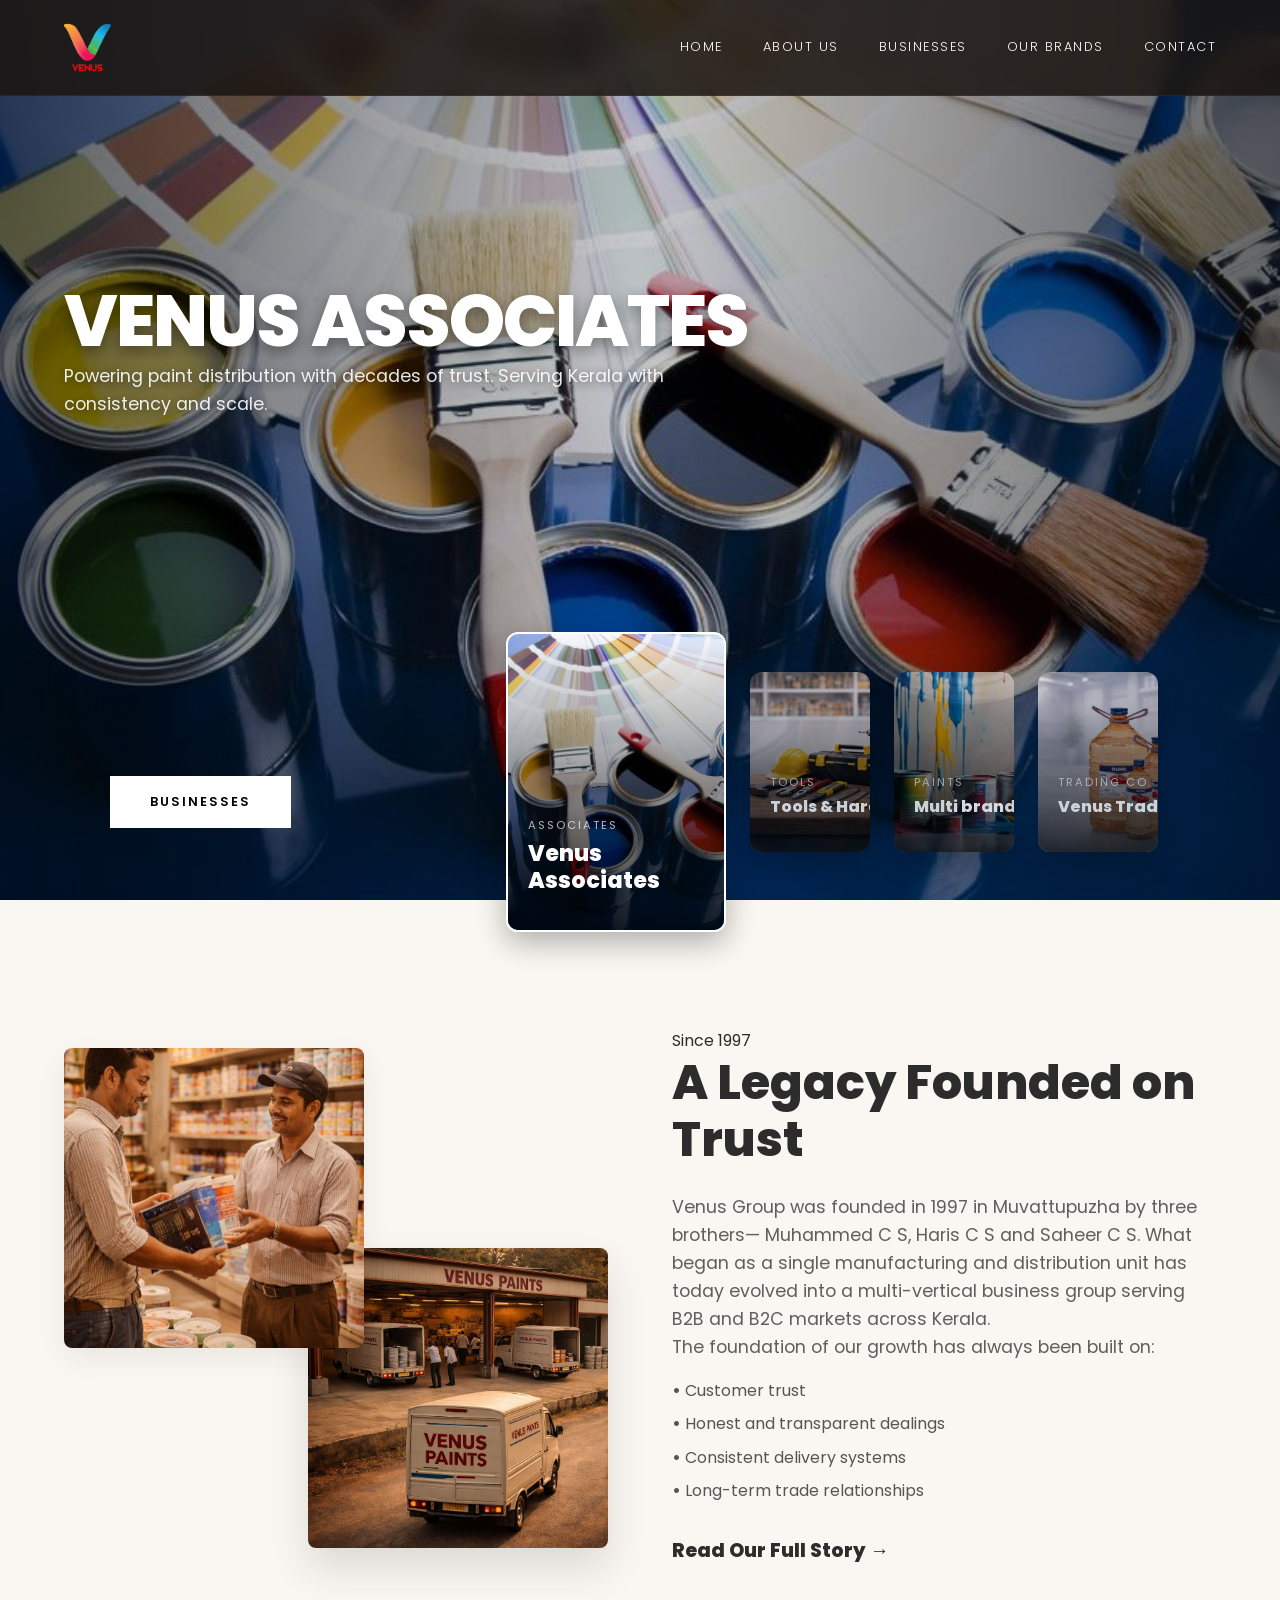
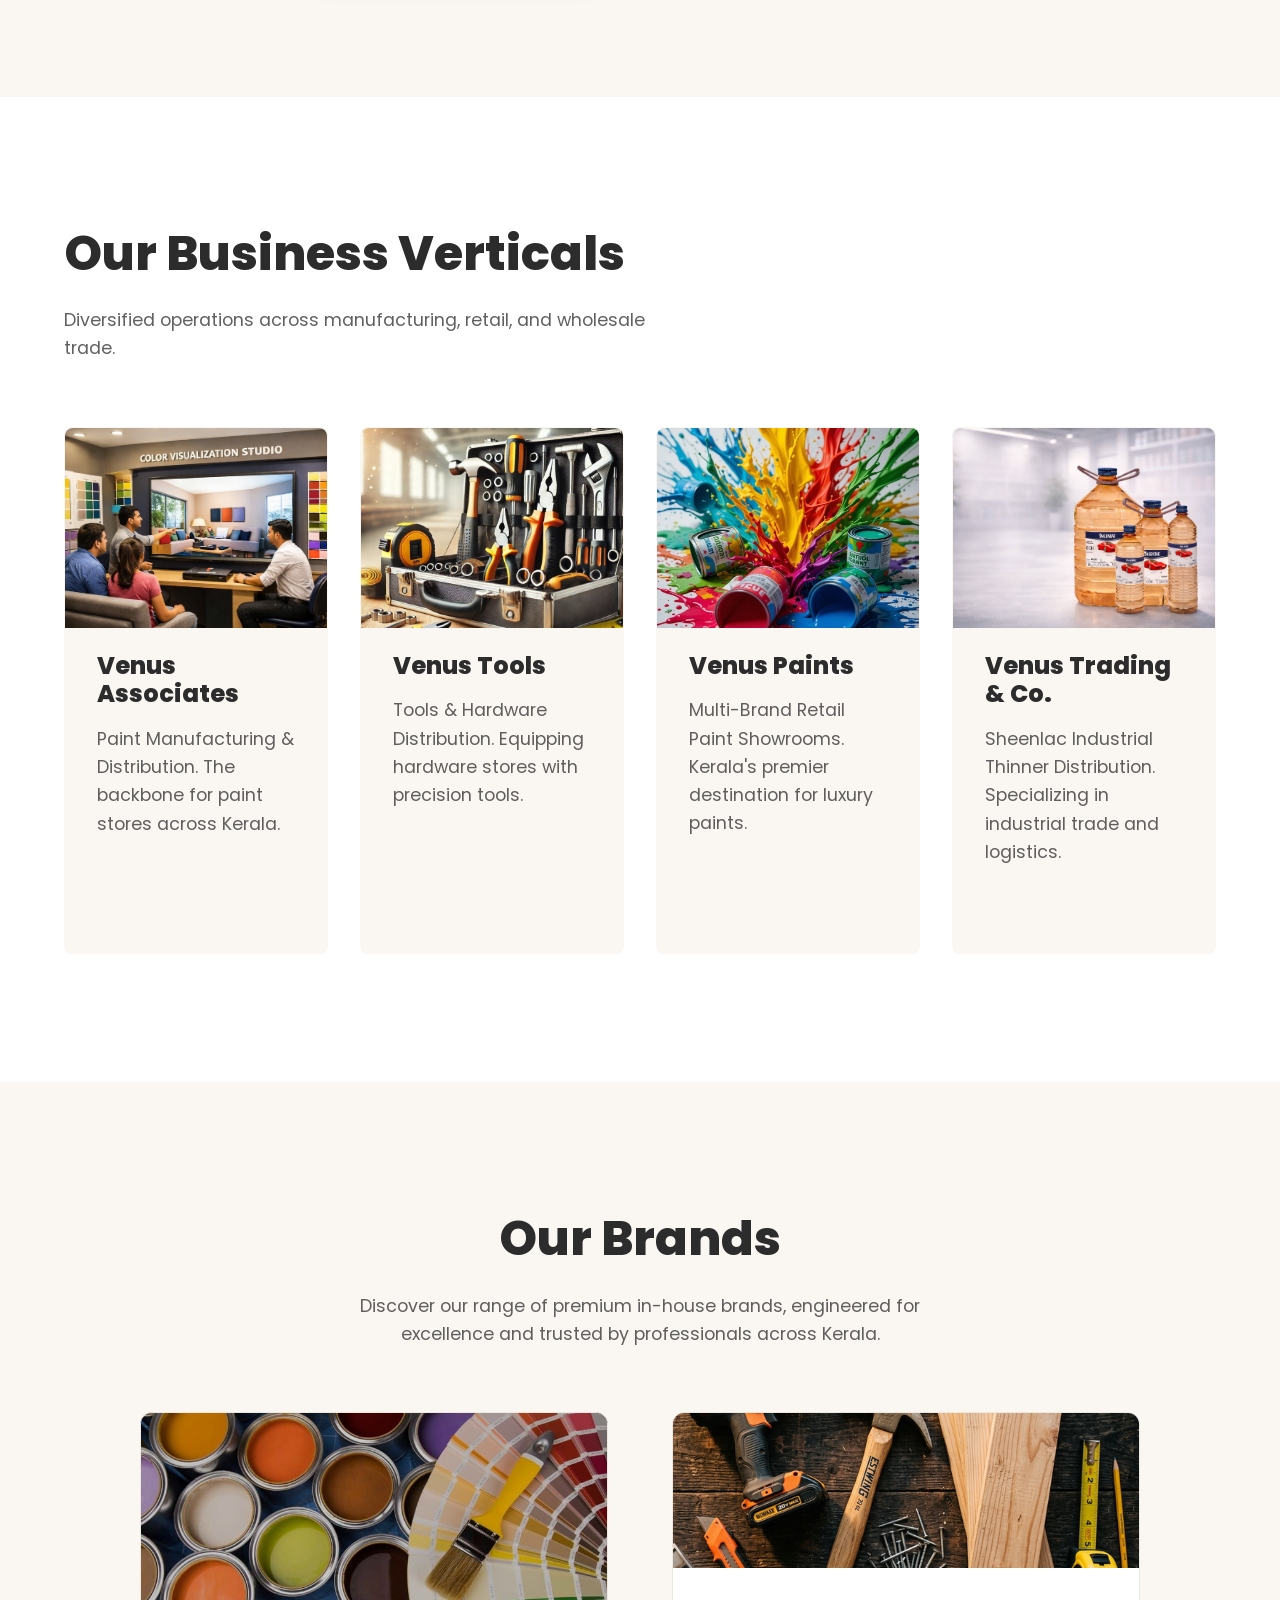
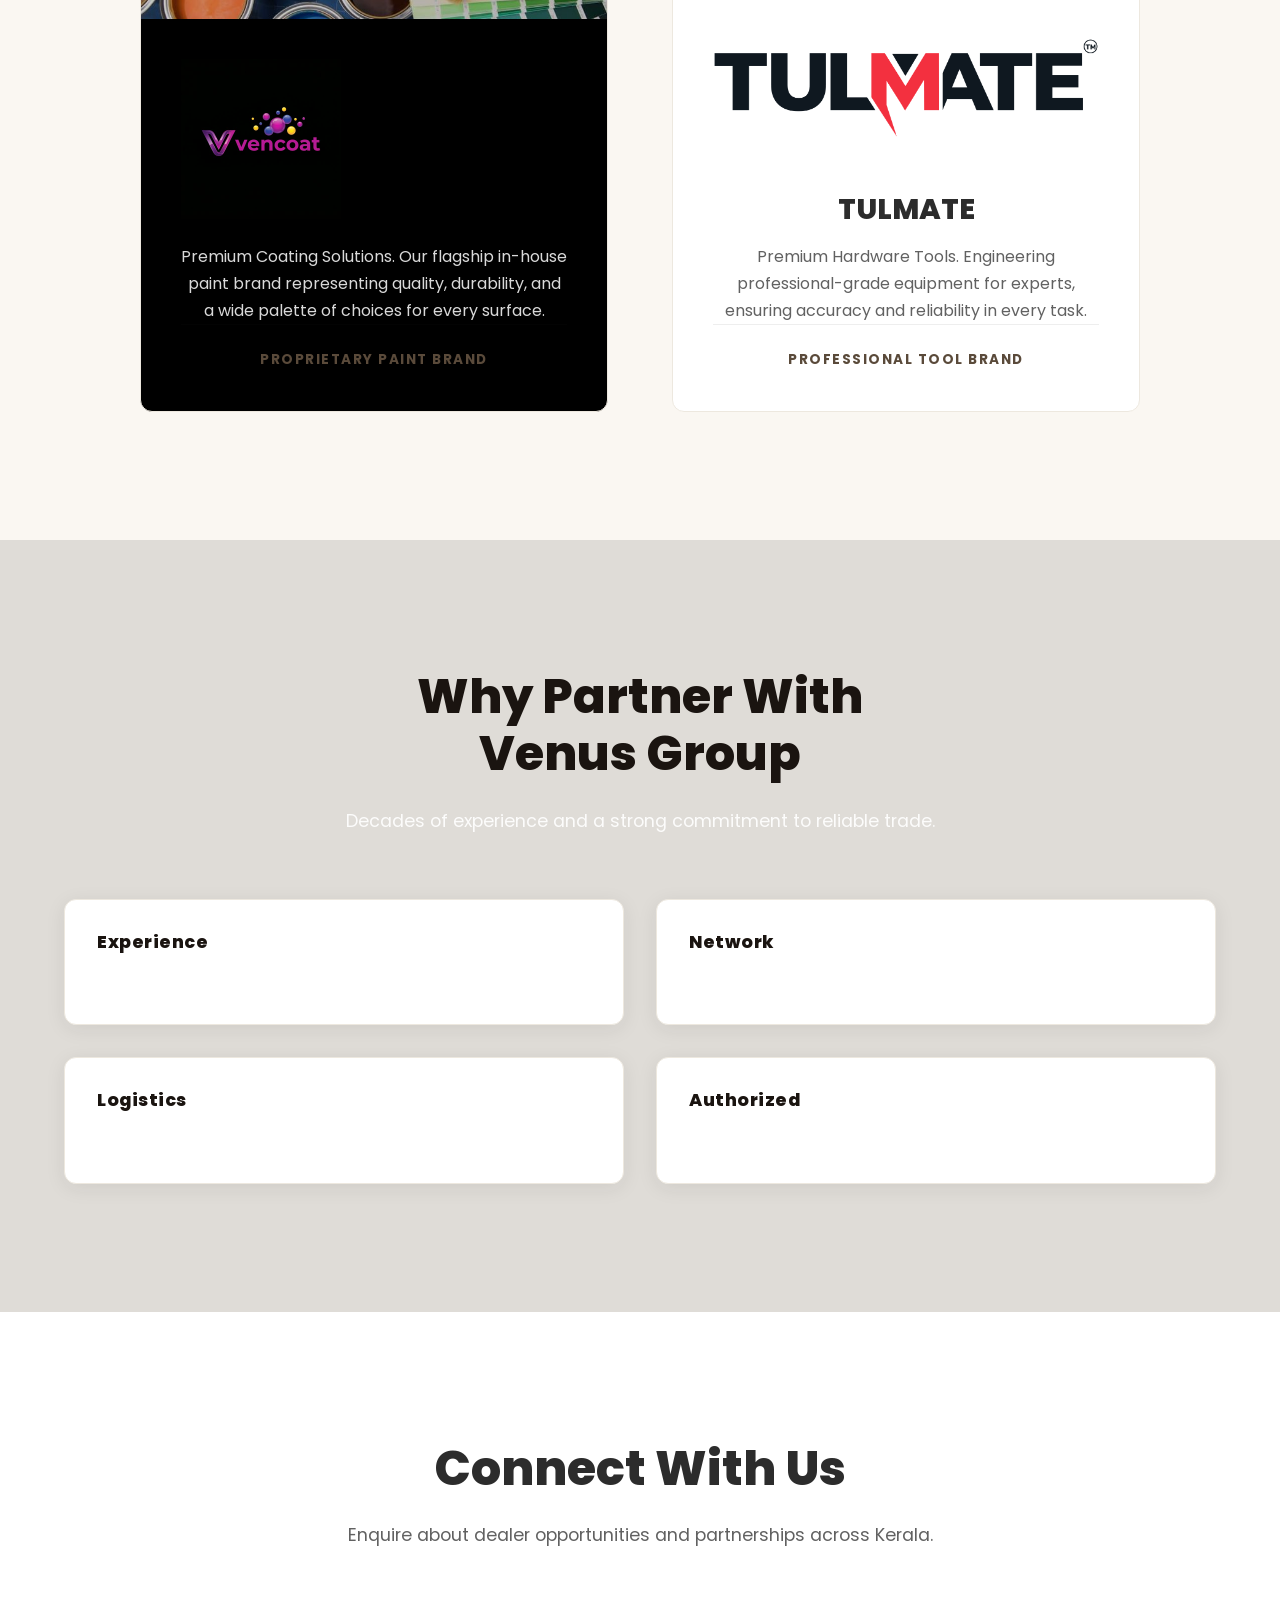
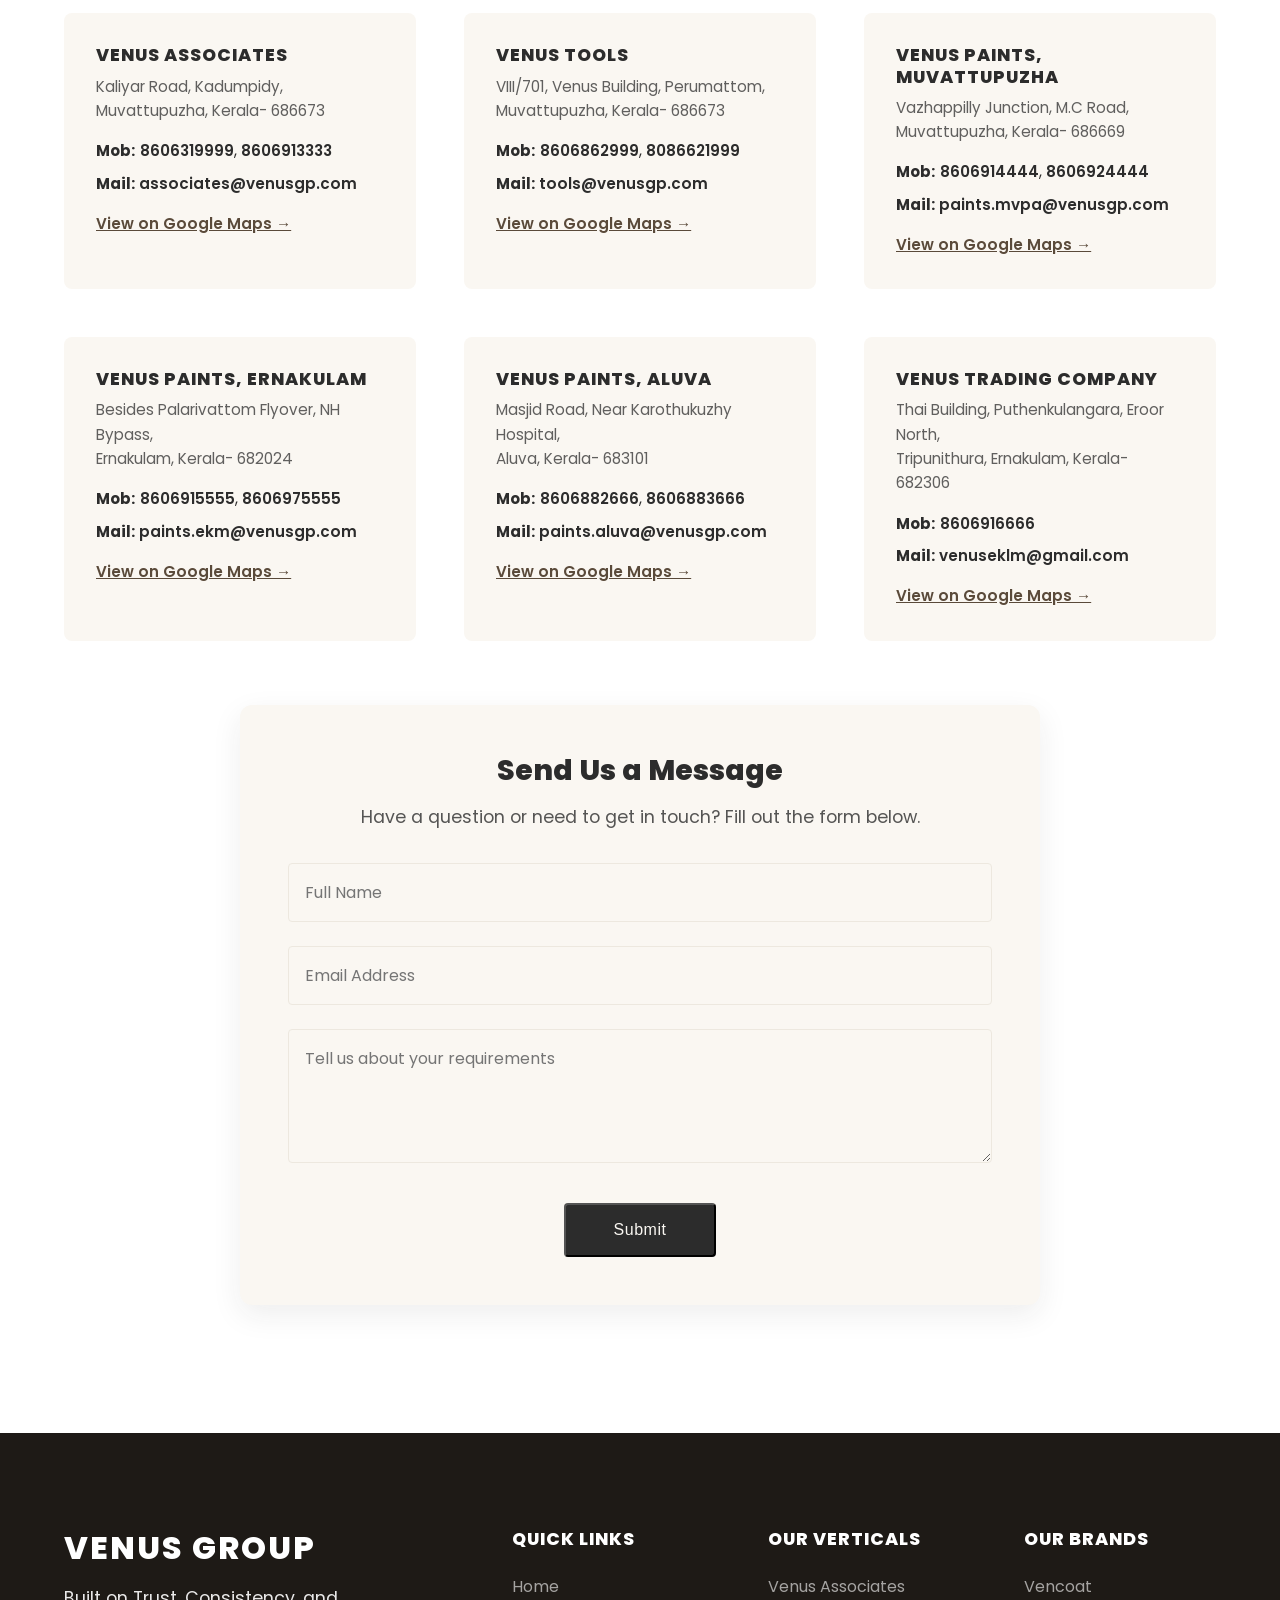
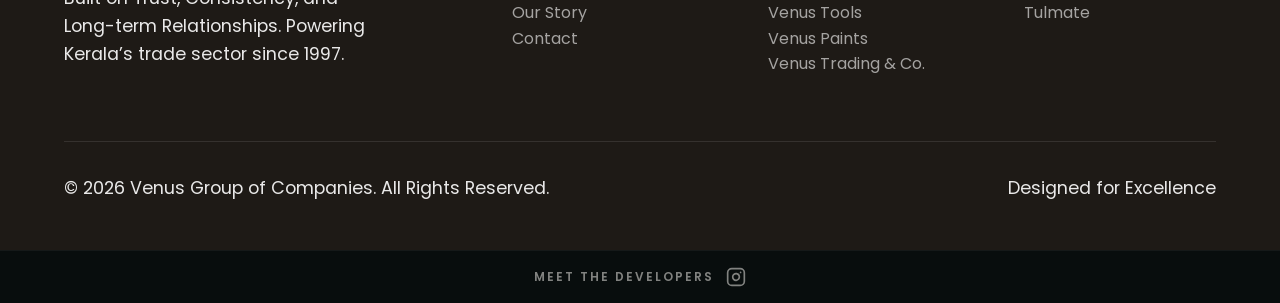
==== commit 1059e7ba: "fifth" ====
--- a/index.html
+++ b/index.html
@@ -215,19 +215,20 @@
                         professionals across Kerala.</p>
                 </div>
                 <div class="branch-grid"
-                    style="display: grid; grid-template-columns: repeat(auto-fit, minmax(320px, 1fr)); gap: 3rem; margin-top: 3rem; max-width: 900px; margin-left: auto; margin-right: auto;">
+                    style="display: grid; grid-template-columns: repeat(auto-fit, minmax(380px, 1fr)); gap: 4rem; margin-top: 3rem; max-width: 1000px; margin-left: auto; margin-right: auto;">
                     <!-- Brand 1: Vencoat (Animated Flip) -->
                     <div class="flip-card" id="vencoat-card">
                         <div class="flip-card-inner">
-                            <div class="flip-card-front">
+                            <div class="flip-card-front" style="background-color: #000; color: white;">
                                 <div class="card-cover-image" style="height: 250px; overflow: hidden;">
                                     <img src="associates service 1.jpg" alt="Vencoat"
-                                        style="width: 100%; height: 100%; object-fit: cover;">
+                                        style="width: 100%; height: 100%; object-fit: cover; opacity: 0.8;">
                                 </div>
                                 <div style="padding: 2.5rem; flex-grow: 1; display: flex; flex-direction: column;">
-                                    <h3 style="color: var(--color-cyprus); margin-bottom: 1rem; font-size: 1.8rem;">
-                                        VENCOAT</h3>
-                                    <p style="font-size: 1rem; line-height: 1.7; color: rgba(44, 44, 44, 0.75);">
+                                    <div style="display: flex; align-items: center; margin-bottom: 1.5rem;">
+                                        <img src="images/vencoat_logo_dark.png" alt="Vencoat Logo" style="height: 160px; width: auto; object-fit: contain;">
+                                    </div>
+                                    <p style="font-size: 1rem; line-height: 1.7; color: rgba(255, 255, 255, 0.85);">
                                         Premium Coating Solutions. Our flagship in-house paint brand representing
                                         quality, durability, and a wide palette of choices for every surface.</p>
                                     <div
@@ -238,8 +239,8 @@
                                     </div>
                                 </div>
                             </div>
-                            <div class="flip-card-back">
-                                <span class="logo-mini-text" style="font-size: 2.5rem; color: var(--color-sand); font-weight: 800; margin-bottom: 1.5rem;">V</span>
+                            <div class="flip-card-back dark-theme">
+                                <img src="images/vencoat_logo_dark.png" alt="Vencoat Logo" class="logo-mini" style="margin-bottom: 2.5rem;">
                                 <h3>VENCOAT</h3>
                                 <div class="tagline">Excellence. Durability. Beauty.</div>
                                 <p>Premium Coating Solutions. Engineered for lasting beauty and protection on every surface.</p>
@@ -256,6 +257,9 @@
                                         style="width: 100%; height: 100%; object-fit: cover;">
                                 </div>
                                 <div style="padding: 2.5rem; flex-grow: 1; display: flex; flex-direction: column;">
+                                    <div style="display: flex; align-items: center; margin-bottom: 1.5rem;">
+                                        <img src="images/tulmate_logo.png" alt="Tulmate Logo" style="height: 160px; width: auto; object-fit: contain;">
+                                    </div>
                                     <h3 style="color: var(--color-cyprus); margin-bottom: 1rem; font-size: 1.8rem;">
                                         TULMATE</h3>
                                     <p style="font-size: 1rem; line-height: 1.7; color: rgba(44, 44, 44, 0.75);">Premium
@@ -270,7 +274,7 @@
                                 </div>
                             </div>
                             <div class="flip-card-back">
-                                <img src="images/tulmate_logo.png" alt="Tulmate Logo" class="logo-mini">
+                                <img src="images/tulmate_logo.png" alt="Tulmate Logo" class="logo-mini" style="margin-bottom: 2.5rem;">
                                 <h3>TULMATE</h3>
                                 <div class="tagline">Verity. Variety. Versatility.</div>
                                 <p>Building Tomorrow, Today. Discover our professional range of welding electrodes and
--- a/style.css
+++ b/style.css
@@ -161,6 +161,34 @@
 
 .btn-mini:hover {
     background: var(--color-cyprus-light);
+}
+
+.back-nav {
+    margin: 50px auto;
+    text-align: center;
+    padding-bottom: 30px;
+}
+
+.back-link {
+    display: inline-flex;
+    align-items: center;
+    gap: 12px;
+    color: var(--color-cyprus);
+    text-decoration: none;
+    font-weight: 700;
+    padding: 0.9rem 2.2rem;
+    border: 2px solid var(--color-cyprus);
+    border-radius: 50px;
+    transition: all 0.3s cubic-bezier(0.25, 0.8, 0.25, 1);
+    font-size: 0.9rem;
+    text-transform: uppercase;
+    letter-spacing: 1px;
+}
+
+.back-link:hover {
+    background: var(--color-cyprus);
+    color: var(--color-sand);
+    transform: translateX(-5px);
 }
 
 /* --- Navbar (Travel Version) --- */
@@ -1563,7 +1591,7 @@
 /* --- Brand Card Flip Animation --- */
 .flip-card {
     background-color: transparent;
-    height: 520px;
+    height: 600px;
     perspective: 1000px;
     cursor: pointer;
 }
@@ -1599,8 +1627,8 @@
 }
 
 .flip-card-back {
-    background: linear-gradient(135deg, #1A1410 0%, #2C2C2C 100%);
-    color: white;
+    background: #ffffff;
+    color: var(--color-cyprus);
     transform: rotateY(180deg);
     display: flex;
     flex-direction: column;
@@ -1608,18 +1636,34 @@
     align-items: center;
     padding: 2.5rem;
     text-align: center;
-}
+    border: 1px solid #EDE8DF;
+}
+
+.flip-card-back.dark-theme {
+    background: #000;
+    color: white;
+    border: none;
+}
+
+.flip-card-back.dark-theme p, 
+[data-theme="dark"] p, 
+.dark-theme p {
+    color: rgba(255, 255, 255, 0.9) !important;
+}
+
+
+
 
 .flip-card-back .logo-mini {
-    height: 60px;
-    margin-bottom: 1.5rem;
-    filter: brightness(0) invert(1); /* Make it white */
+    height: 160px;
+    margin-bottom: 2.5rem;
+    object-fit: contain;
 }
 
 .flip-card-back h3 {
     font-size: 2.2rem;
     margin-bottom: 1rem;
-    color: var(--color-sand);
+    color: inherit;
     letter-spacing: 2px;
 }
 
@@ -1628,8 +1672,14 @@
     text-transform: uppercase;
     letter-spacing: 3px;
     margin-bottom: 2rem;
-    color: rgba(255, 255, 255, 0.6);
-}
+    color: rgba(44, 44, 44, 0.6);
+}
+
+.dark-theme .tagline {
+    color: rgba(255, 255, 255, 0.9) !important;
+}
+
+
 
 .btn-flip-action {
     background: var(--color-sand);
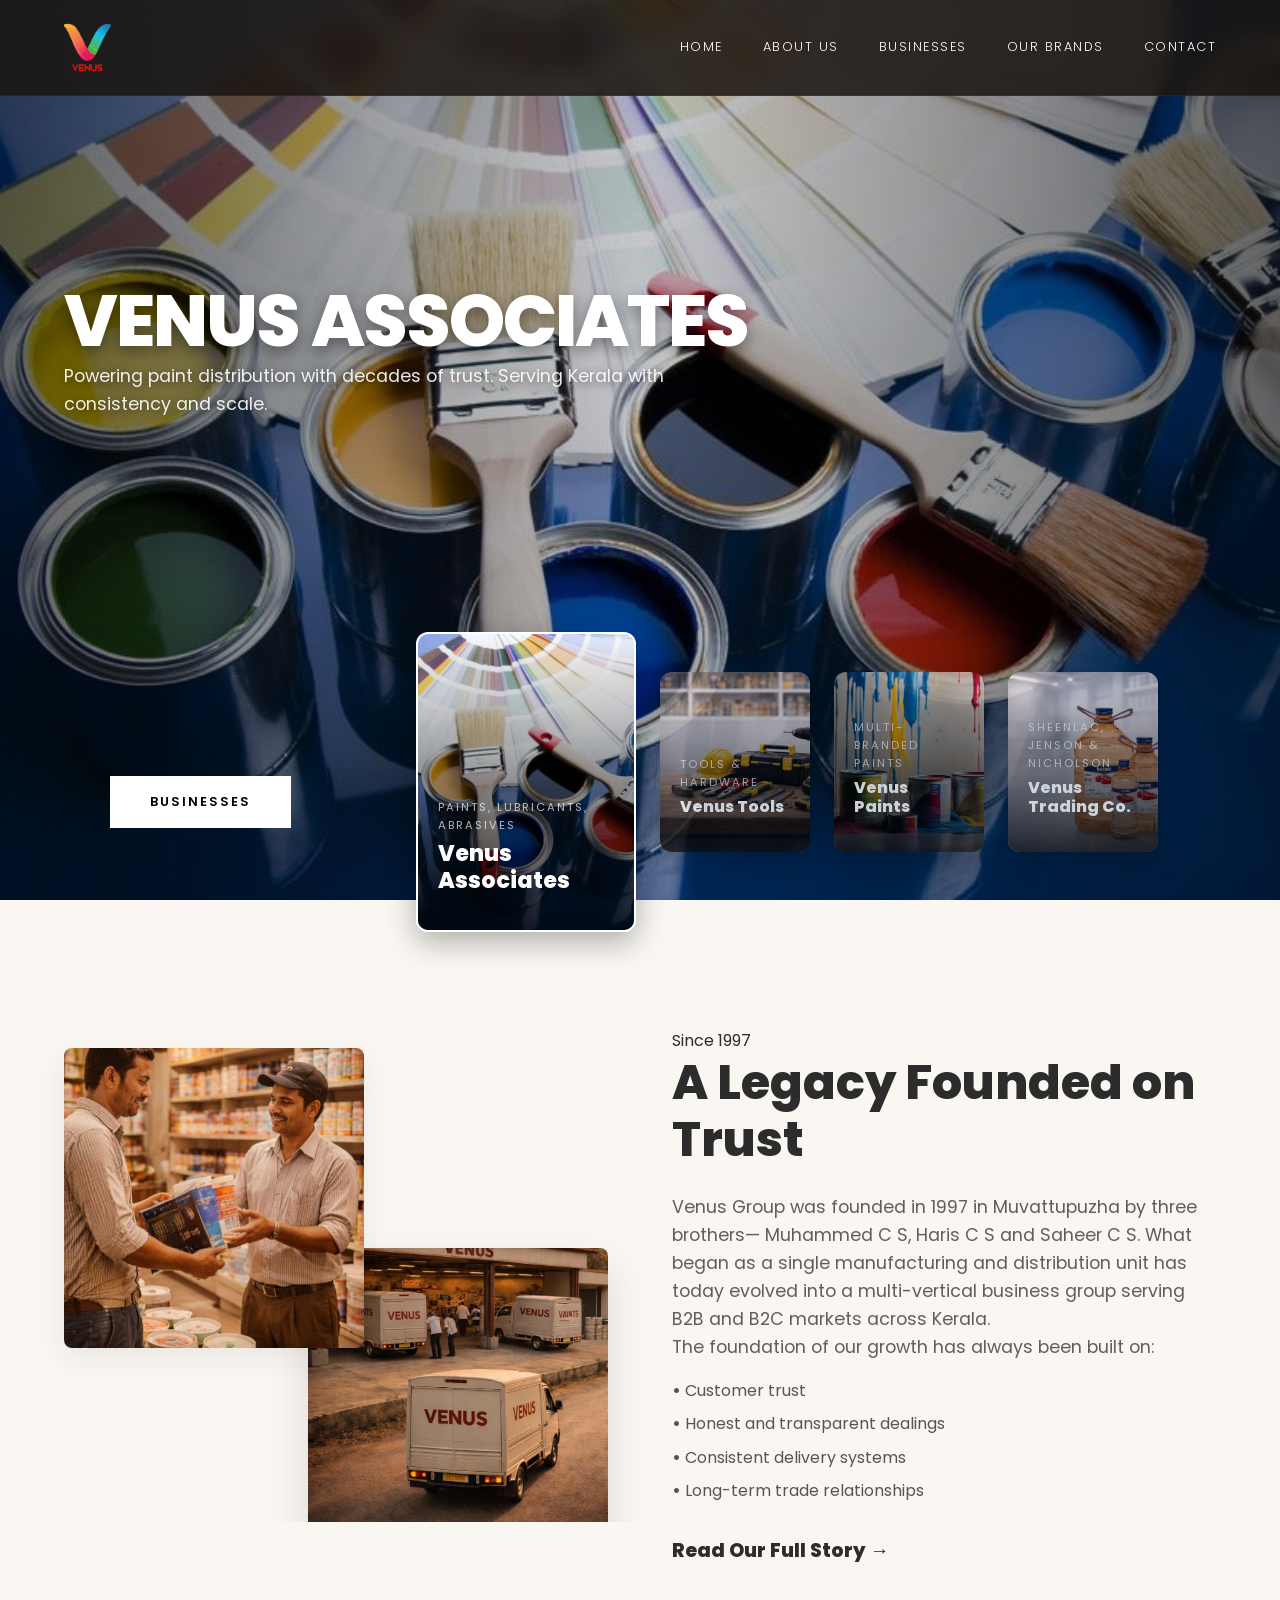
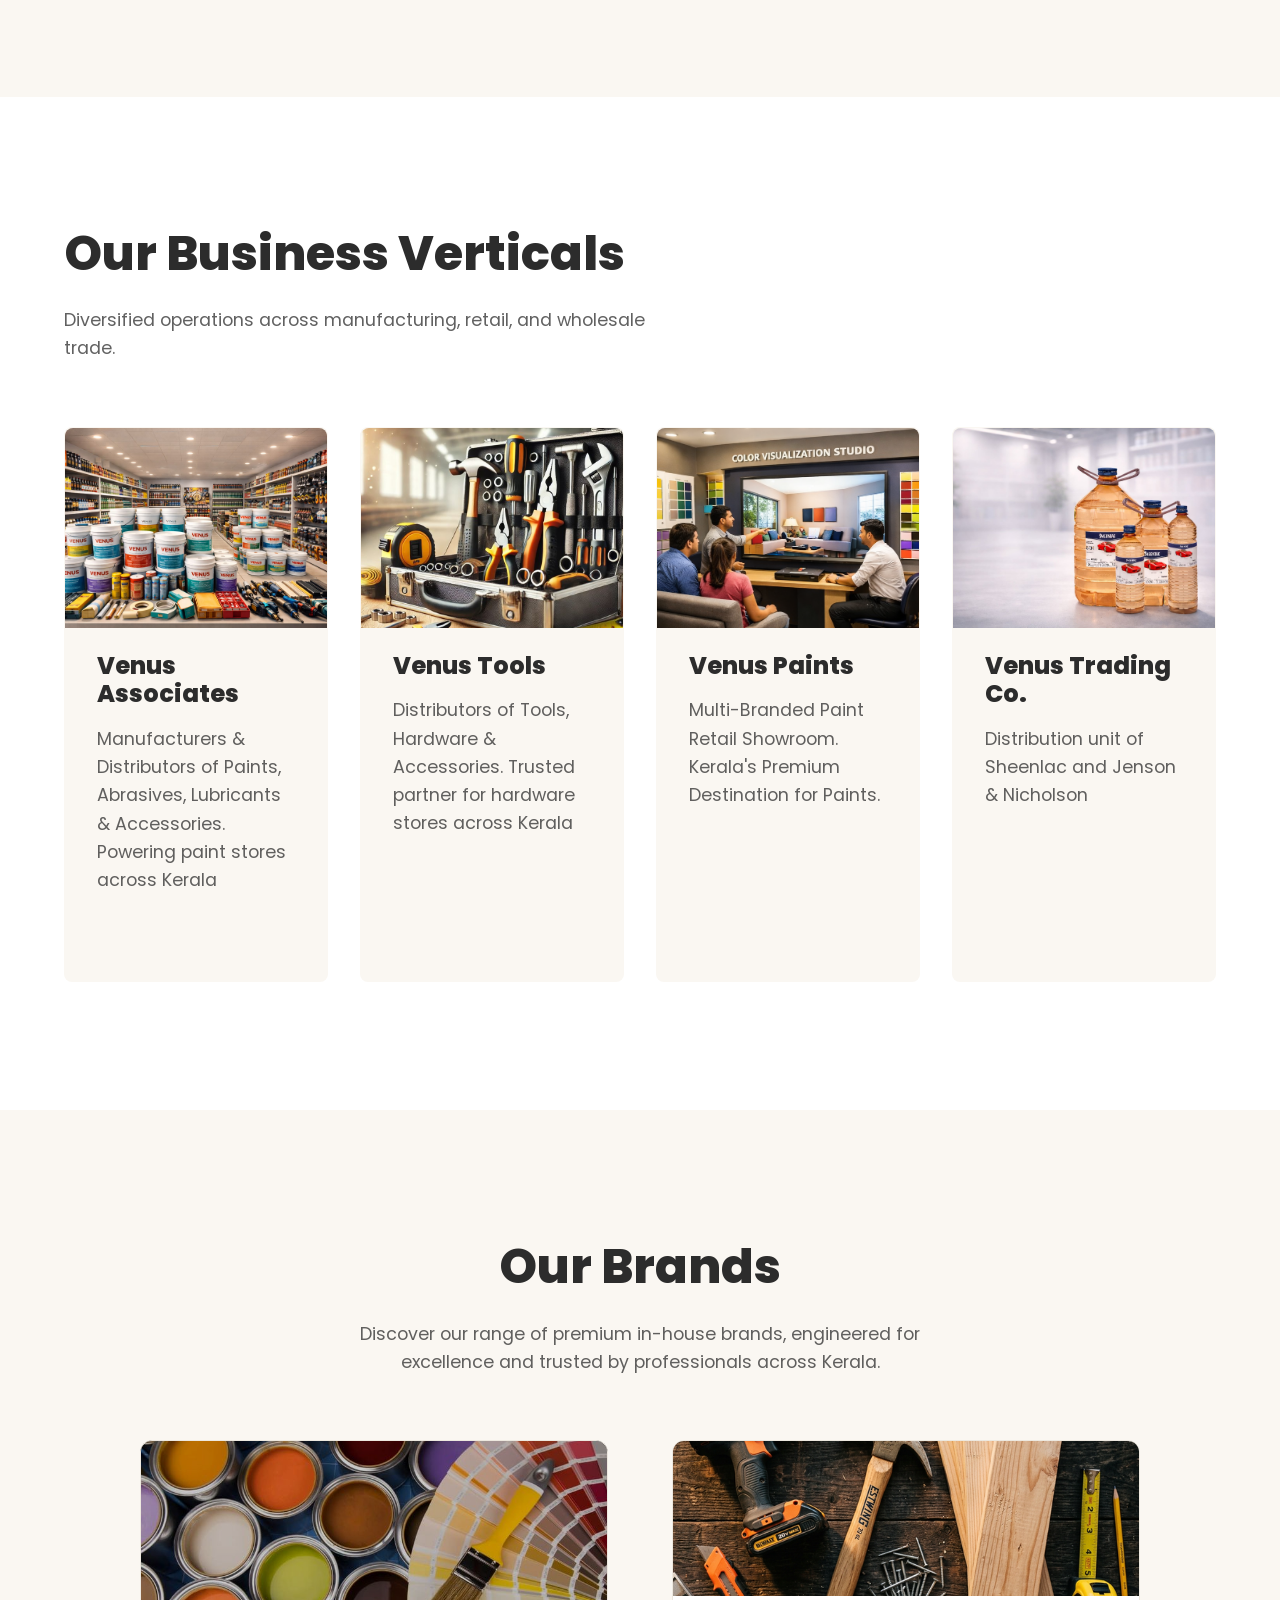
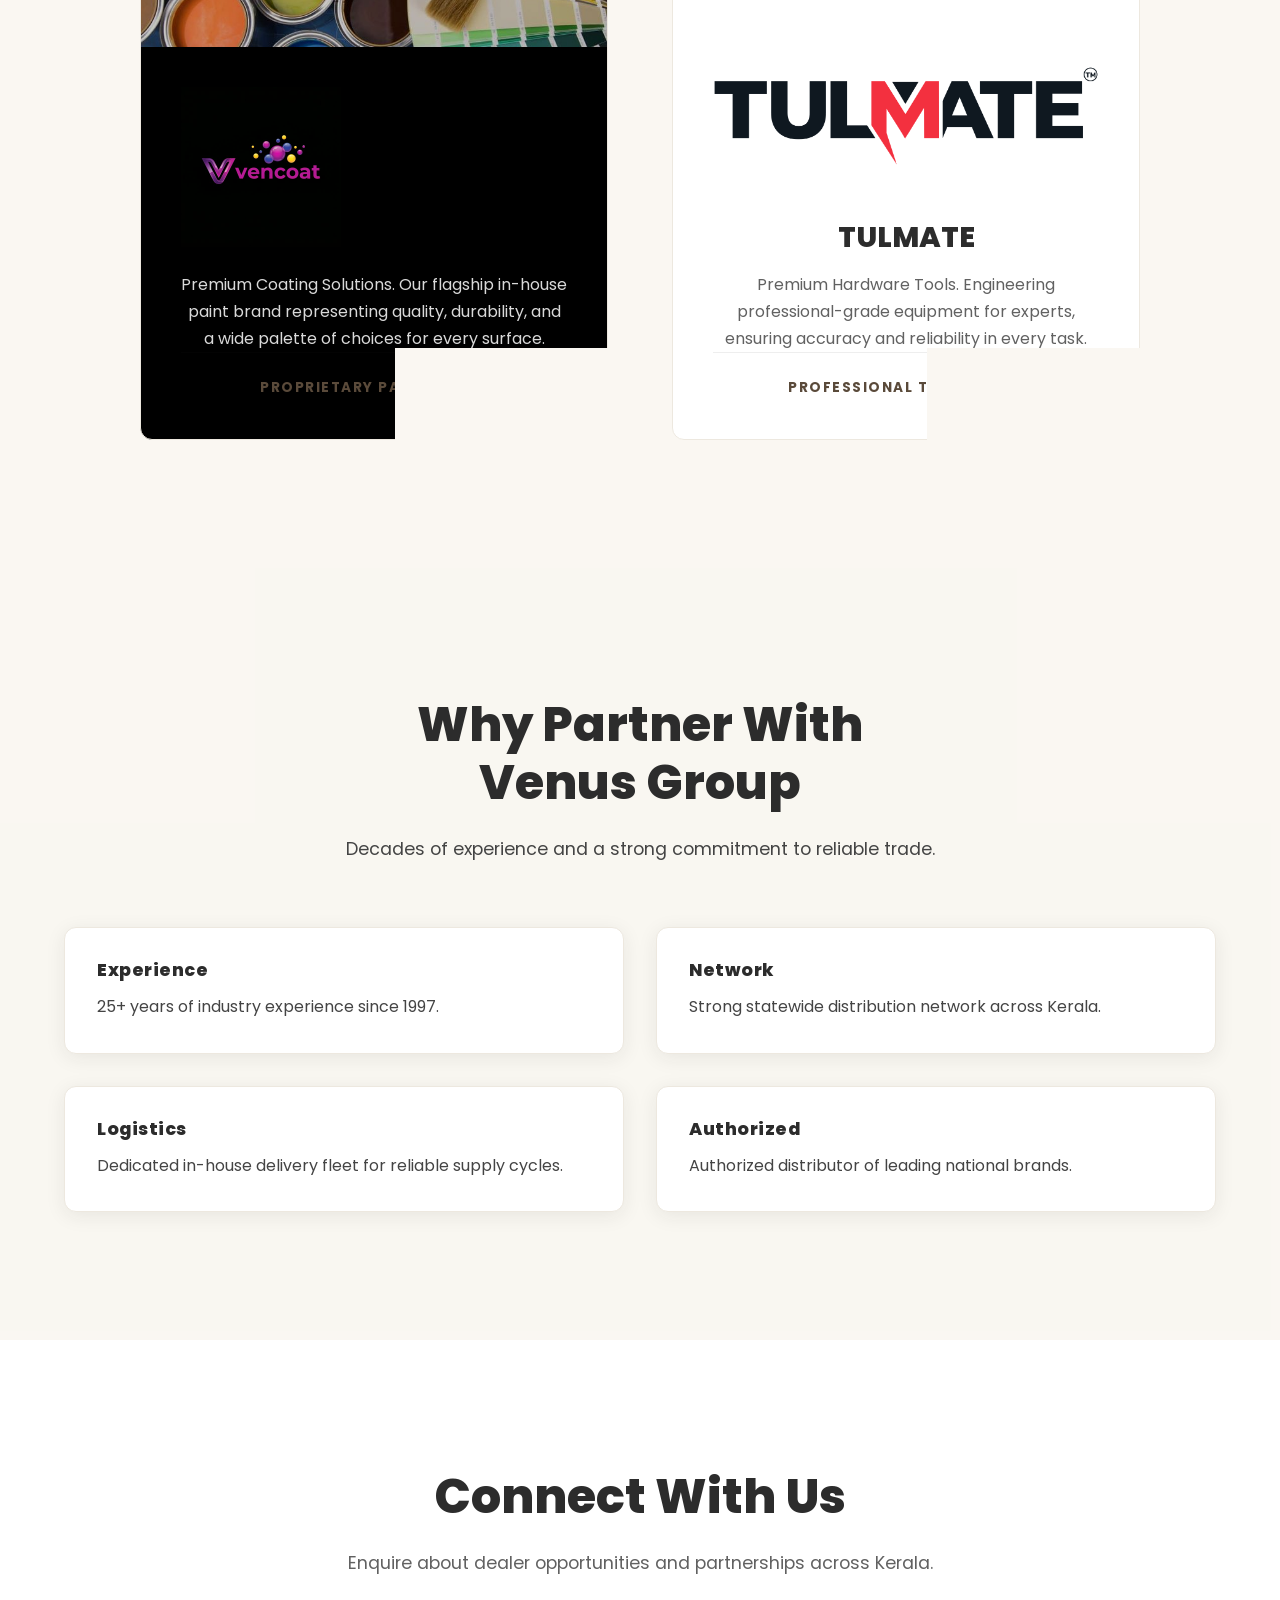
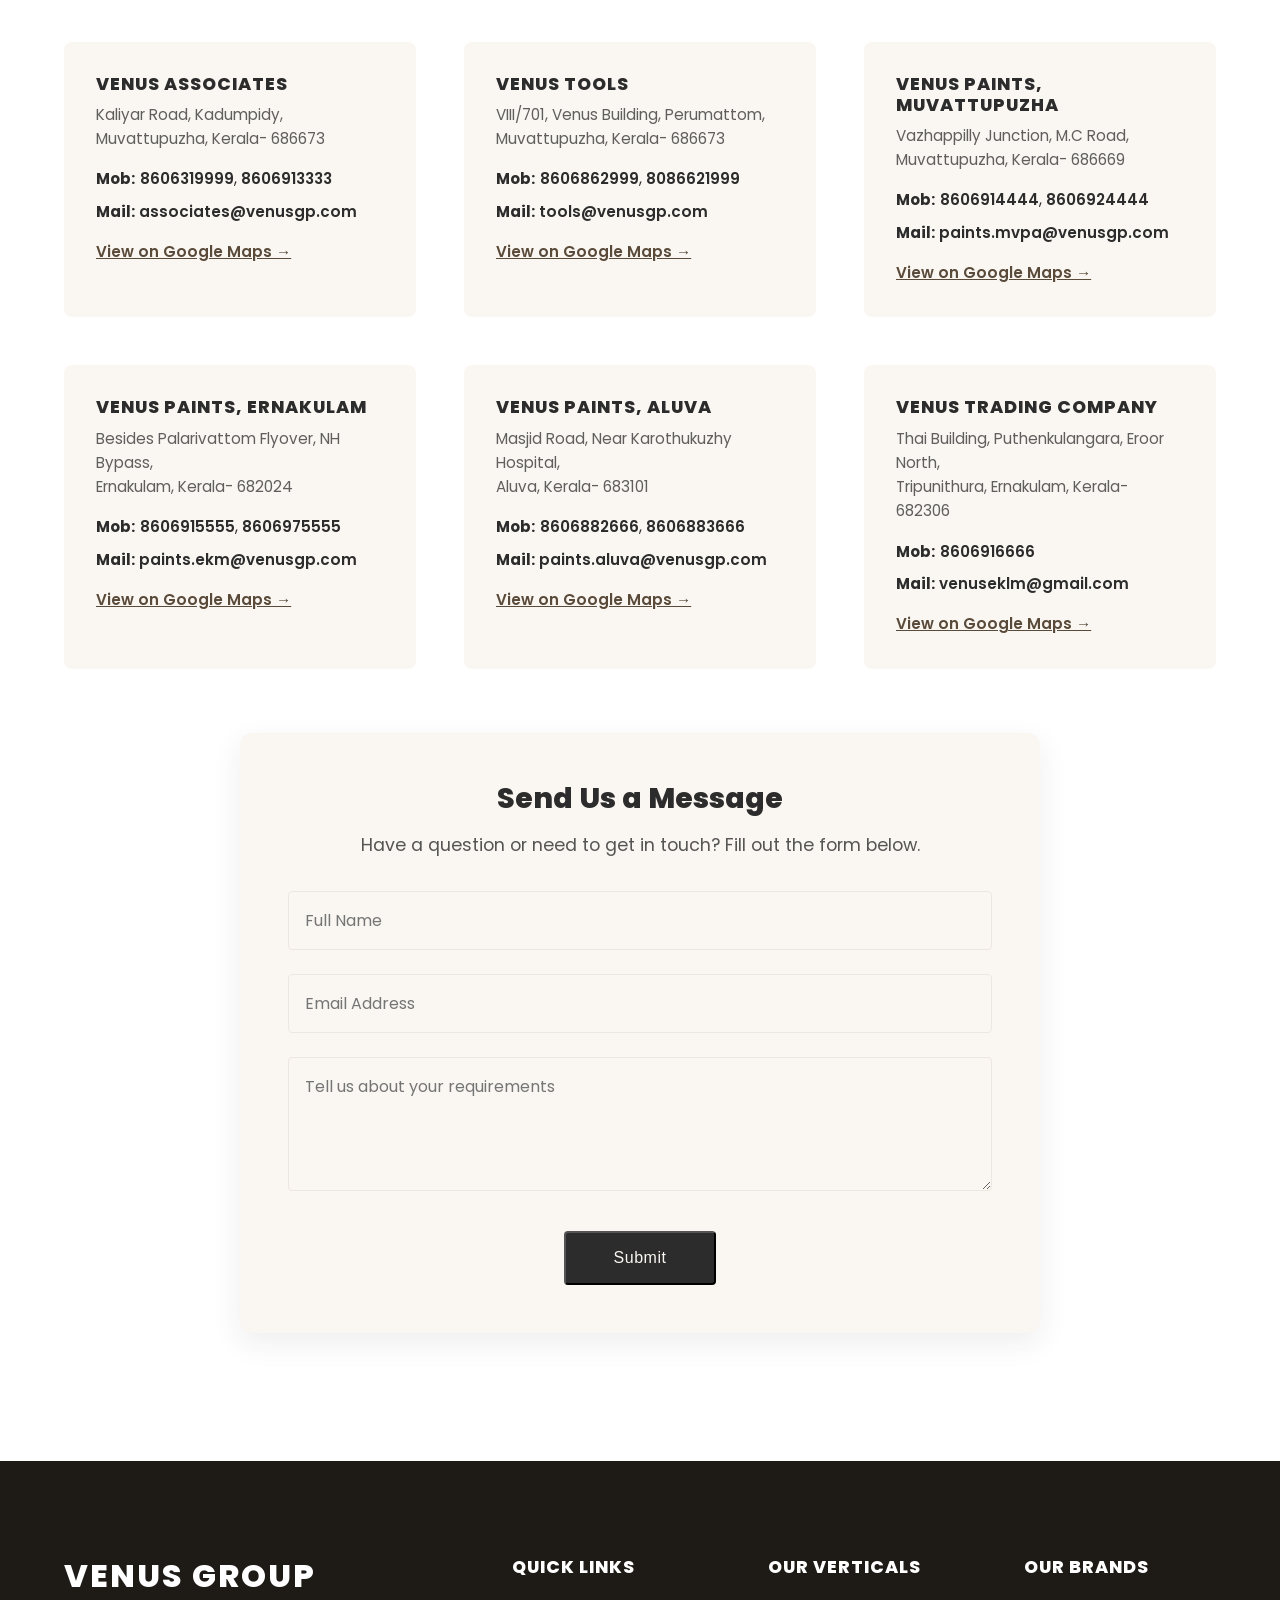
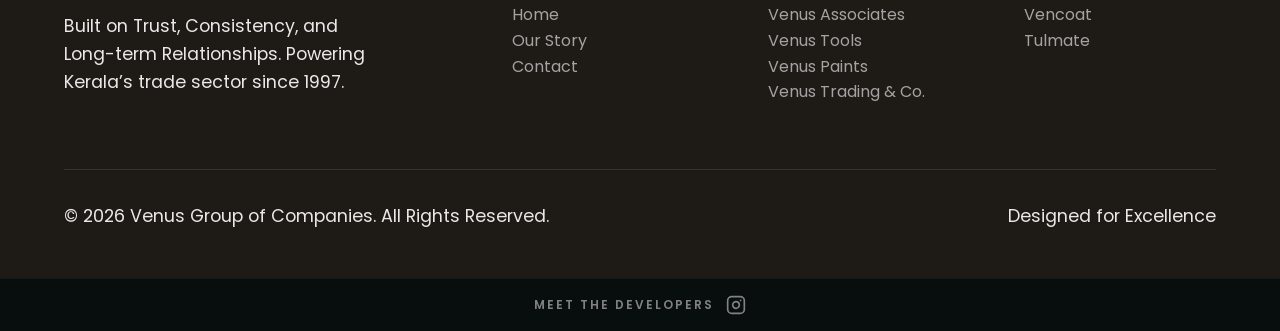
==== commit 6a6c3f42: "sixth" ====
--- a/index.html
+++ b/index.html
@@ -4,9 +4,10 @@
 <head>
     <meta charset="UTF-8">
     <meta name="viewport" content="width=device-width, initial-scale=1.0">
-    <title>VENUS GROUP - Powering Kerala's Trade Since 1997</title>
+    <title>VENUS GROUP - Top Paints, Tools & Hardware Distribution in Kerala</title>
     <meta name="description"
-        content="Venus Group is a diversified business operating across manufacturing, distribution, retail, and trade in Kerala since 1997. Built on trust and consistency.">
+        content="Venus Group is Kerala's premier diversified business across paint manufacturing, hardware distribution, retail, and B2B trade. Reliable suppliers since 1997.">
+    <meta name="keywords" content="Venus Group, Kerala trade, paint manufacturing Kerala, hardware distribution Kerala, B2B wholesale Kerala, Venus Associates, Venus Tools, Venus Paints, Vencoat, Tulmate, Asian Paints dealer, hardware B2B distributor, industrial thinner Kerala, Muvattupuzha business">
 
     <!-- Google Fonts -->
     <link rel="preconnect" href="https://fonts.googleapis.com">
@@ -14,7 +15,7 @@
     <link href="https://fonts.googleapis.com/css2?family=Poppins:wght@300;400;600;800&display=swap" rel="stylesheet">
 
     <!-- CSS File -->
-    <link rel="stylesheet" href="style.css?v=12.0">
+    <link rel="stylesheet" href="style.css?v=13.0">
 
     <!-- Favicon -->
     <link rel="icon" type="image/svg+xml"
@@ -71,7 +72,7 @@
                         data-bg="paints back.jpeg" style="background-image: url('paints back.jpeg')">
                         <div class="card-overlay"></div>
                         <div class="card-content">
-                            <span class="card-tag">Associates</span>
+                            <span class="card-tag">Paints, Lubricants, Abrasives</span>
                             <h3>Venus Associates</h3>
                         </div>
                     </div>
@@ -80,8 +81,8 @@
                         data-bg="tools back3.jpeg" data-bg-pos="center 100%" style="background-image: url('tools back3.jpeg')">
                         <div class="card-overlay"></div>
                         <div class="card-content">
-                            <span class="card-tag">Tools</span>
-                            <h3>Tools & Hardware</h3>
+                            <span class="card-tag">Tools & Hardware</span>
+                            <h3>Venus Tools</h3>
                         </div>
                     </div>
                     <div class="destination-card" data-title="VENUS PAINTS"
@@ -89,8 +90,8 @@
                         data-bg="paints hero.jpeg" style="background-image: url('paints hero.jpeg')">
                         <div class="card-overlay"></div>
                         <div class="card-content">
-                            <span class="card-tag">Paints</span>
-                            <h3>Multi branded Paints</h3>
+                            <span class="card-tag">Multi-branded Paints</span>
+                            <h3>Venus Paints</h3>
                         </div>
                     </div>
                     <div class="destination-card" data-title="Venus Trading & Co."
@@ -98,8 +99,8 @@
                         data-bg="venus trading.jpeg" style="background-image: url('venus trading.jpeg')">
                         <div class="card-overlay"></div>
                         <div class="card-content">
-                            <span class="card-tag">Trading Co.</span>
-                            <h3>Venus Trading & Co.</h3>
+                            <span class="card-tag">Sheenlac, Jenson & Nicholson</span>
+                            <h3>Venus Trading Co.</h3>
                         </div>
                     </div>
                 </div>
@@ -112,7 +113,7 @@
             <div class="container about-container">
                 <div class="about-images">
                     <img src="partnership.jpeg" alt="Venus Tools Partnership" class="img-hardware float-img">
-                    <img src="transport.jpeg" alt="Venus Transport" class="img-paints float-img-alt">
+                    <img src="about 2.jpeg" alt="Venus Transport" class="img-paints float-img-alt">
                 </div>
                 <div class="about-text">
                     <span class="section-tag">Since 1997</span>
@@ -147,13 +148,13 @@
                         data-image="paints back.jpeg">
                         <div class="card-cover-image"
                             style="margin: -2.5rem -2rem 1.5rem -2rem; height: 200px; border-radius: 8px 8px 0 0; overflow: hidden;">
-                            <img src="images/associates service1.png" alt="Venus Associates"
+                            <img src="associates card.jpeg" alt="Venus Associates"
                                 style="width: 100%; height: 100%; object-fit: cover; transition: transform 0.5s ease;"
                                 onmouseover="this.style.transform='scale(1.05)'"
                                 onmouseout="this.style.transform='scale(1)'">
                         </div>
                         <h3>Venus Associates</h3>
-                        <p>Paint Manufacturing & Distribution. The backbone for paint stores across Kerala.</p>
+                        <p>Manufacturers & Distributors of Paints, Abrasives, Lubricants & Accessories. Powering paint stores across Kerala</p>
                         <span class="view-more">View Details &rarr;</span>
                     </div>
                     <!-- Card 2 -->
@@ -168,7 +169,7 @@
                                 onmouseout="this.style.transform='scale(1)'">
                         </div>
                         <h3>Venus Tools</h3>
-                        <p>Tools & Hardware Distribution. Equipping hardware stores with precision tools.</p>
+                        <p>Distributors of Tools, Hardware & Accessories. Trusted partner for hardware stores across Kerala</p>
                         <span class="view-more">View Details &rarr;</span>
                     </div>
                     <!-- Card 3 -->
@@ -177,13 +178,13 @@
                         data-image="paints hero.jpeg">
                         <div class="card-cover-image"
                             style="margin: -2.5rem -2rem 1.5rem -2rem; height: 200px; border-radius: 8px 8px 0 0; overflow: hidden;">
-                            <img src="associates service.jpeg" alt="Venus Paints"
+                            <img src="images/associates service1.png" alt="Venus Paints"
                                 style="width: 100%; height: 100%; object-fit: cover; transition: transform 0.5s ease;"
                                 onmouseover="this.style.transform='scale(1.05)'"
                                 onmouseout="this.style.transform='scale(1)'">
                         </div>
                         <h3>Venus Paints</h3>
-                        <p>Multi-Brand Retail Paint Showrooms. Kerala's premier destination for luxury paints.</p>
+                        <p>Multi-Branded Paint Retail Showroom. <br>Kerala's Premium Destination for Paints.</p>
                         <span class="view-more">View Details &rarr;</span>
                     </div>
                     <!-- Card 4 -->
@@ -192,13 +193,13 @@
                         data-image="venus trading.jpeg">
                         <div class="card-cover-image"
                             style="margin: -2.5rem -2rem 1.5rem -2rem; height: 200px; border-radius: 8px 8px 0 0; overflow: hidden;">
-                            <img src="venus trading.jpeg" alt="Venus Trading & Co."
+                            <img src="venus trading.jpeg" alt="Venus Trading Co."
                                 style="width: 100%; height: 100%; object-fit: cover; transition: transform 0.5s ease;"
                                 onmouseover="this.style.transform='scale(1.05)'"
                                 onmouseout="this.style.transform='scale(1)'">
                         </div>
-                        <h3>Venus Trading & Co.</h3>
-                        <p>Sheenlac Industrial Thinner Distribution. Specializing in industrial trade and logistics.</p>
+                        <h3>Venus Trading Co.</h3>
+                        <p>Distribution unit of Sheenlac and Jenson & Nicholson</p>
                         <span class="view-more">View Details &rarr;</span>
                     </div>
                 </div>
@@ -288,45 +289,37 @@
         </section>
 
         <!-- Why Partner Section -->
-        <section class="dashboard-section" style="background: #1E1A16;" data-theme="dark">
+        <section class="dashboard-section" style="background: var(--color-sand);" data-theme="light">
             <div class="container">
                 <div class="section-header center">
-                    <h2 style="color: #1A1410; position: relative; z-index: 2;">Why Partner With Venus Group</h2>
-                    <p style="color: rgba(26,20,16,0.75); position: relative; z-index: 2;">Decades of experience and
-                        a
-                        strong commitment to reliable trade.</p>
+                    <h2 style="color: var(--color-cyprus); position: relative; z-index: 2;">Why Partner With Venus Group</h2>
+                    <p style="color: #444; position: relative; z-index: 2;">Decades of experience and a strong commitment to reliable trade.</p>
                 </div>
 
                 <div class="dashboard-grid" style="margin-top: 3rem; position: relative; z-index: 2;">
                     <div class="dash-widget"
                         style="background: #FFFFFF; border: 1px solid #EDE8DF; box-shadow: 0 4px 20px rgba(44,44,44,0.08);">
-                        <h4 style="color: #1A1410; margin-bottom: 0.75rem; font-size: 1.1rem; letter-spacing: 0.5px;">
+                        <h4 style="color: var(--color-cyprus); margin-bottom: 0.75rem; font-size: 1.1rem; letter-spacing: 0.5px;">
                             Experience</h4>
-                        <p style="color: rgba(26,20,16,0.75); line-height: 1.7; font-size: 1rem;">25+ years of
-                            industry
-                            experience since 1997.</p>
+                        <p style="color: #444; line-height: 1.7; font-size: 1rem;">25+ years of industry experience since 1997.</p>
                     </div>
                     <div class="dash-widget"
                         style="background: #FFFFFF; border: 1px solid #EDE8DF; box-shadow: 0 4px 20px rgba(44,44,44,0.08);">
-                        <h4 style="color: #1A1410; margin-bottom: 0.75rem; font-size: 1.1rem; letter-spacing: 0.5px;">
+                        <h4 style="color: var(--color-cyprus); margin-bottom: 0.75rem; font-size: 1.1rem; letter-spacing: 0.5px;">
                             Network</h4>
-                        <p style="color: rgba(26,20,16,0.75); line-height: 1.7; font-size: 1rem;">Strong statewide
-                            distribution network across Kerala.</p>
+                        <p style="color: #444; line-height: 1.7; font-size: 1rem;">Strong statewide distribution network across Kerala.</p>
                     </div>
                     <div class="dash-widget"
                         style="background: #FFFFFF; border: 1px solid #EDE8DF; box-shadow: 0 4px 20px rgba(44,44,44,0.08);">
-                        <h4 style="color: #1A1410; margin-bottom: 0.75rem; font-size: 1.1rem; letter-spacing: 0.5px;">
+                        <h4 style="color: var(--color-cyprus); margin-bottom: 0.75rem; font-size: 1.1rem; letter-spacing: 0.5px;">
                             Logistics</h4>
-                        <p style="color: rgba(26,20,16,0.75); line-height: 1.7; font-size: 1rem;">Dedicated in-house
-                            delivery fleet for reliable supply cycles.</p>
+                        <p style="color: #444; line-height: 1.7; font-size: 1rem;">Dedicated in-house delivery fleet for reliable supply cycles.</p>
                     </div>
                     <div class="dash-widget"
                         style="background: #FFFFFF; border: 1px solid #EDE8DF; box-shadow: 0 4px 20px rgba(44,44,44,0.08);">
-                        <h4 style="color: #1A1410; margin-bottom: 0.75rem; font-size: 1.1rem; letter-spacing: 0.5px;">
+                        <h4 style="color: var(--color-cyprus); margin-bottom: 0.75rem; font-size: 1.1rem; letter-spacing: 0.5px;">
                             Authorized</h4>
-                        <p style="color: rgba(26,20,16,0.75); line-height: 1.7; font-size: 1rem;">Authorized
-                            distributor
-                            of leading national brands.</p>
+                        <p style="color: #444; line-height: 1.7; font-size: 1rem;">Authorized distributor of leading national brands.</p>
                     </div>
                 </div>
             </div>
--- a/style.css
+++ b/style.css
@@ -447,7 +447,7 @@
 }
 
 .destination-card {
-    width: 120px;
+    width: 150px;
     height: 180px;
     background-size: cover;
     background-position: center;
@@ -485,8 +485,9 @@
     position: absolute;
     bottom: 20px;
     left: 20px;
+    right: 20px;
+    width: auto !important;
     color: var(--color-white);
-    width: 200px;
     /* Ensure space for content */
 }
 
@@ -496,6 +497,8 @@
     letter-spacing: 2px;
     opacity: 0.7;
     display: block;
+    width: 100%;
+    white-space: normal;
 }
 
 .card-content h3 {
@@ -503,8 +506,8 @@
     margin-top: 5px;
     line-height: 1.2;
     transition: var(--transition);
-    overflow: hidden;
-    text-overflow: ellipsis;
+    white-space: normal;
+    word-wrap: break-word;
 }
 
 .destination-card.active .card-content h3 {
@@ -1420,8 +1423,9 @@
     
     /* Adjust internal text sizing so it fits narrow cards */
     .destination-card .card-content {
-        width: calc(100% - 10px) !important;
         left: 5px !important;
+        right: 5px !important;
+        width: auto !important;
         bottom: 5px !important;
     }
     
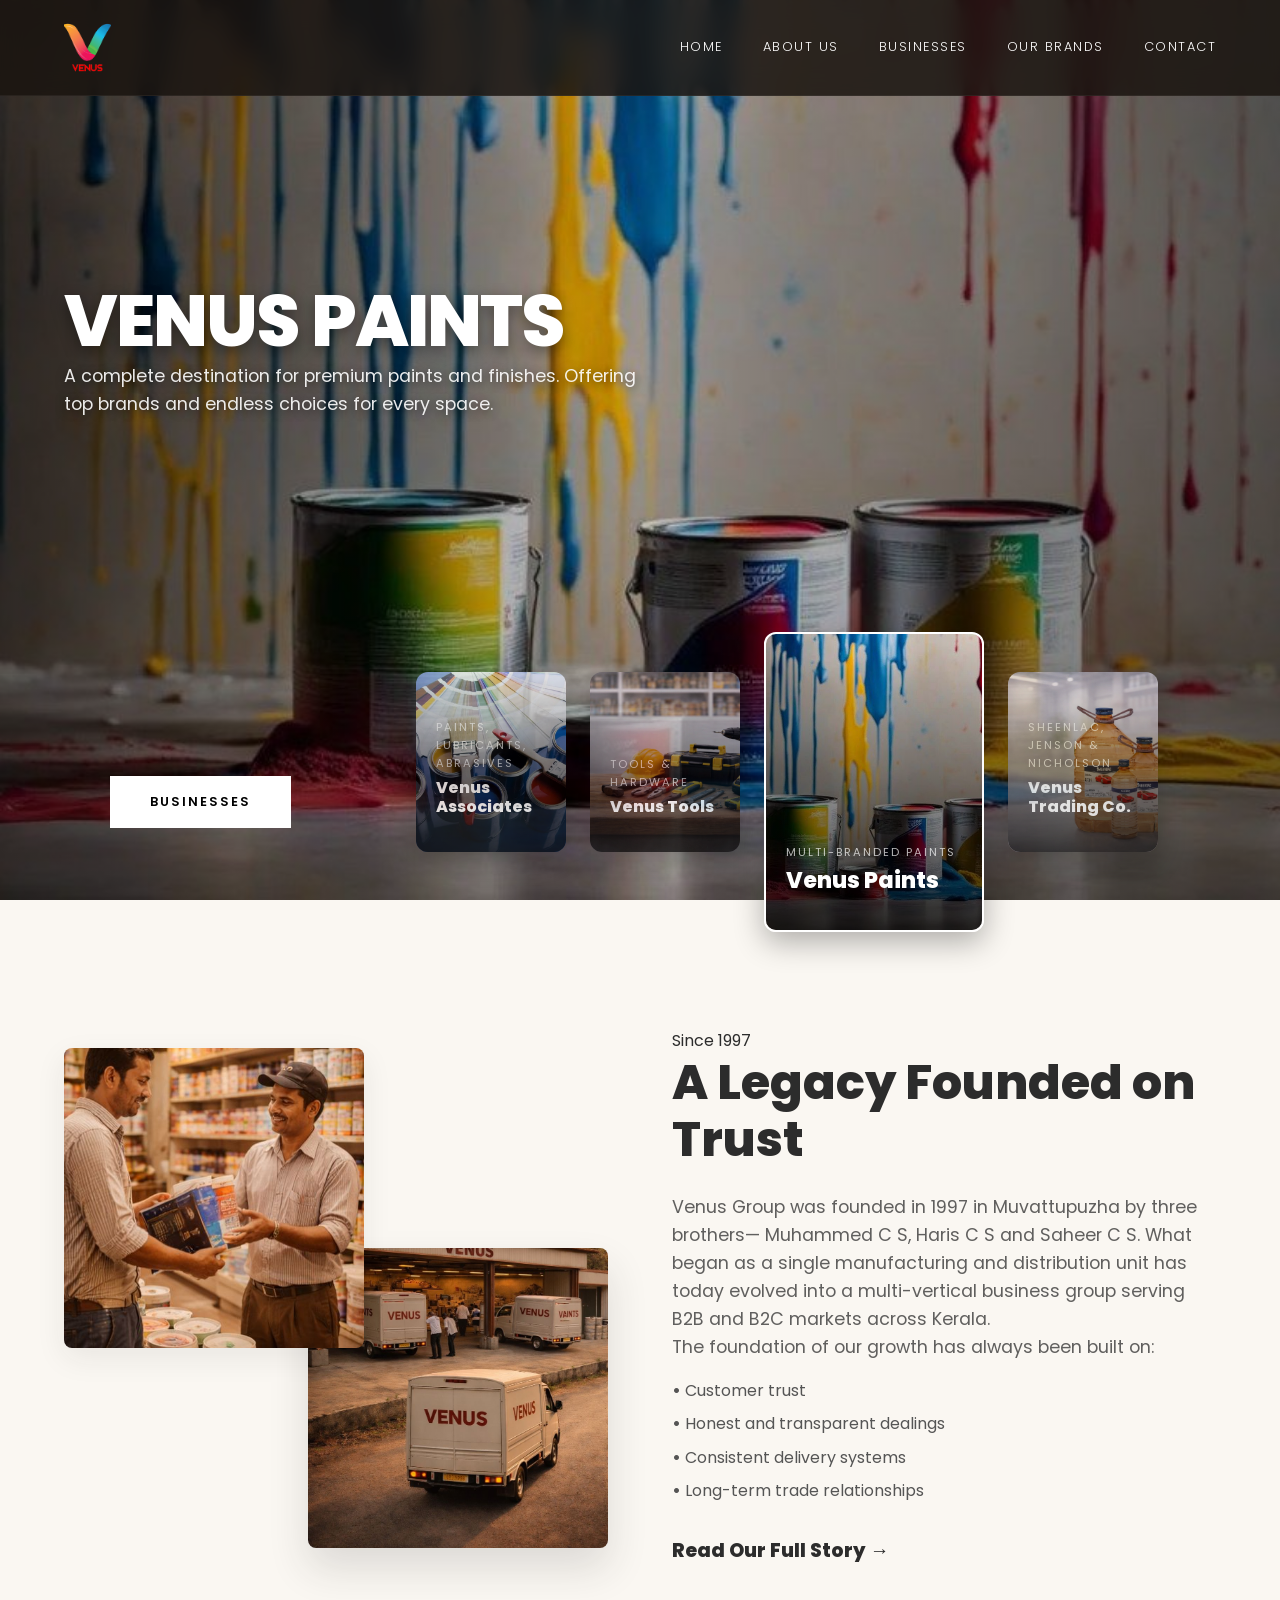
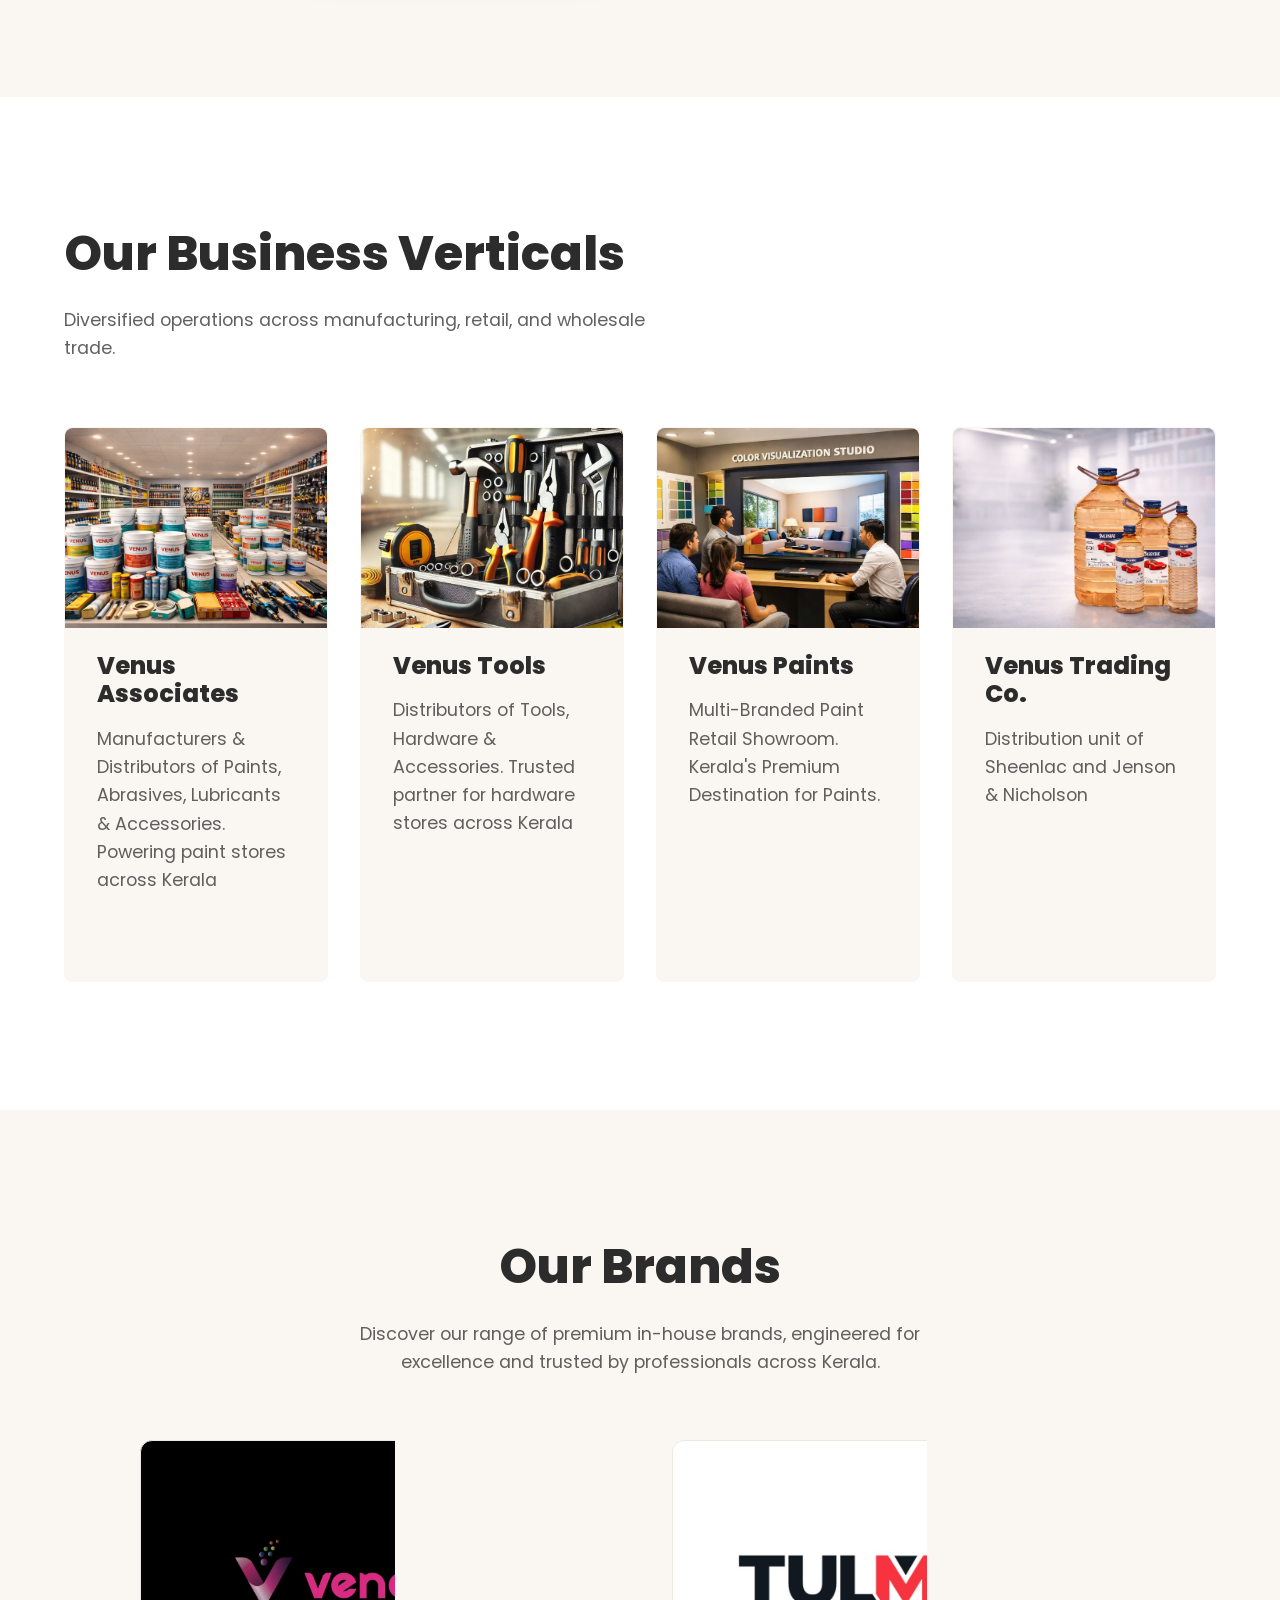
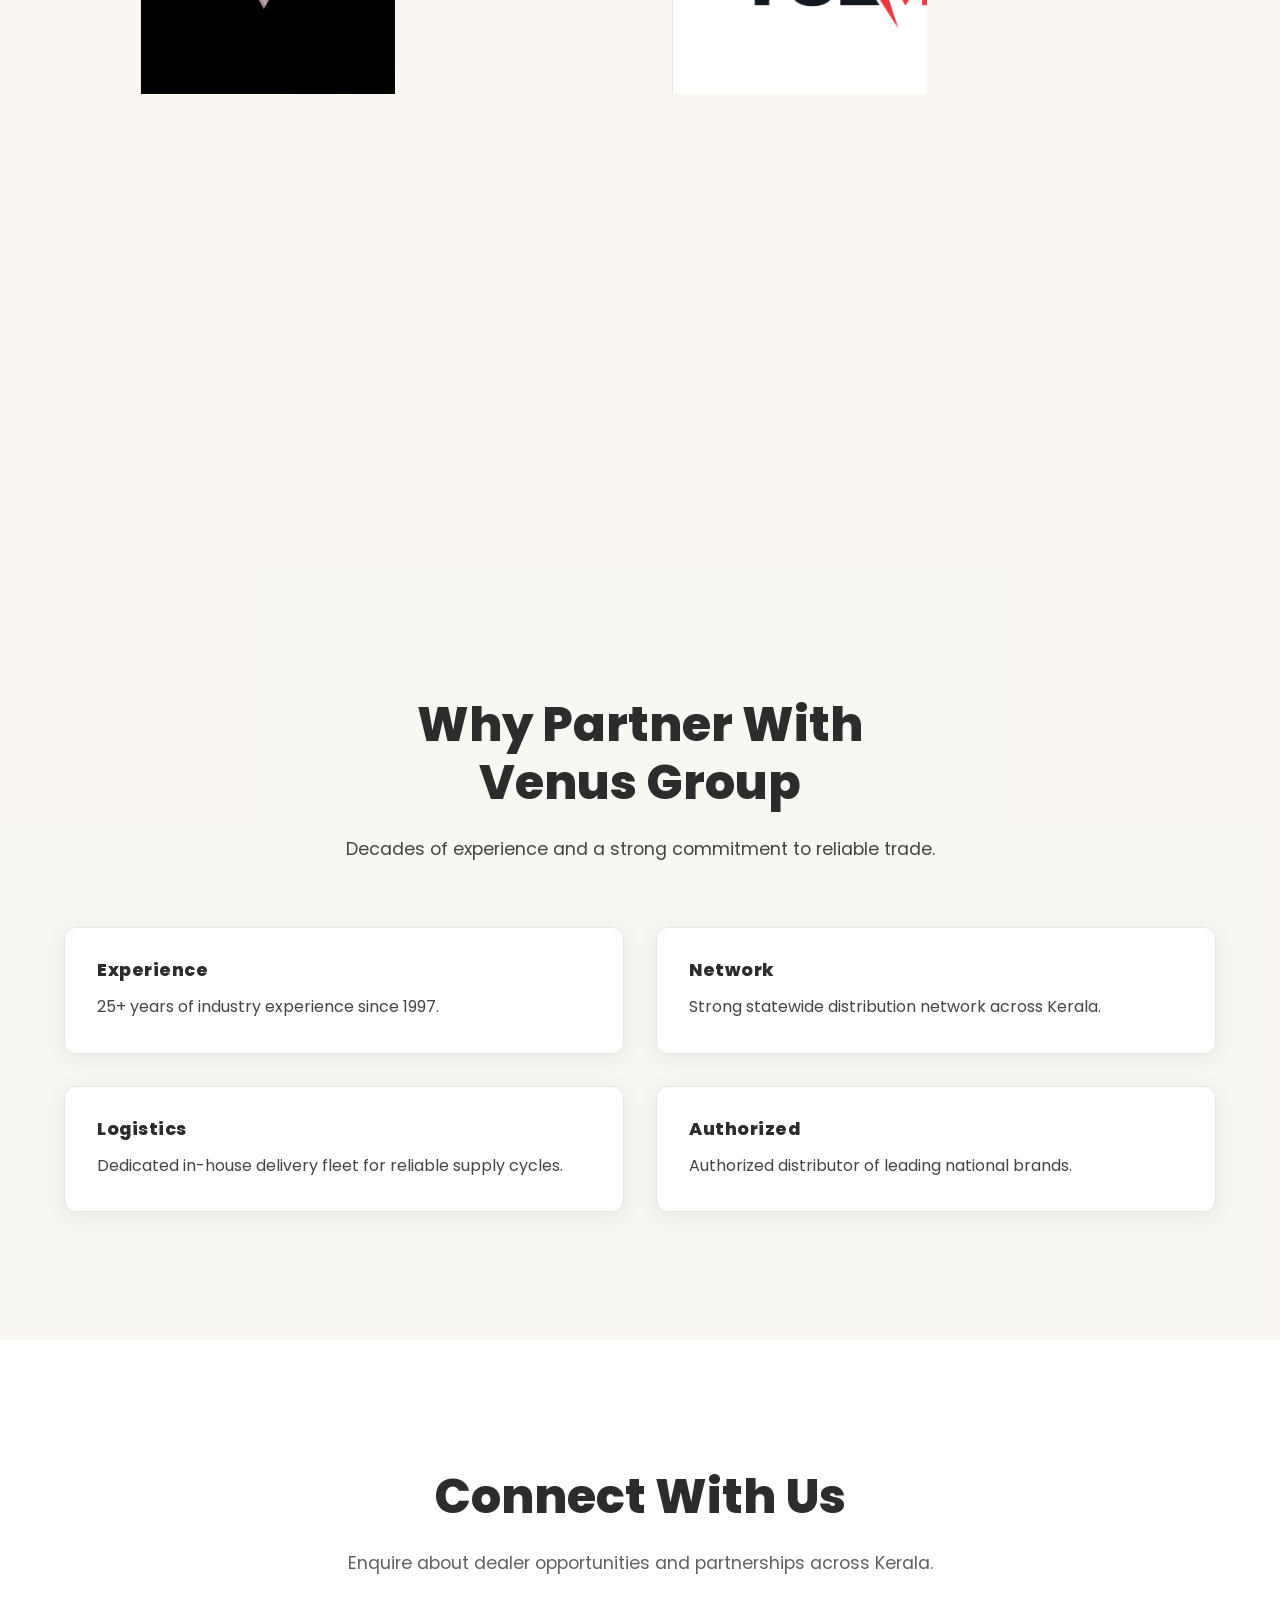
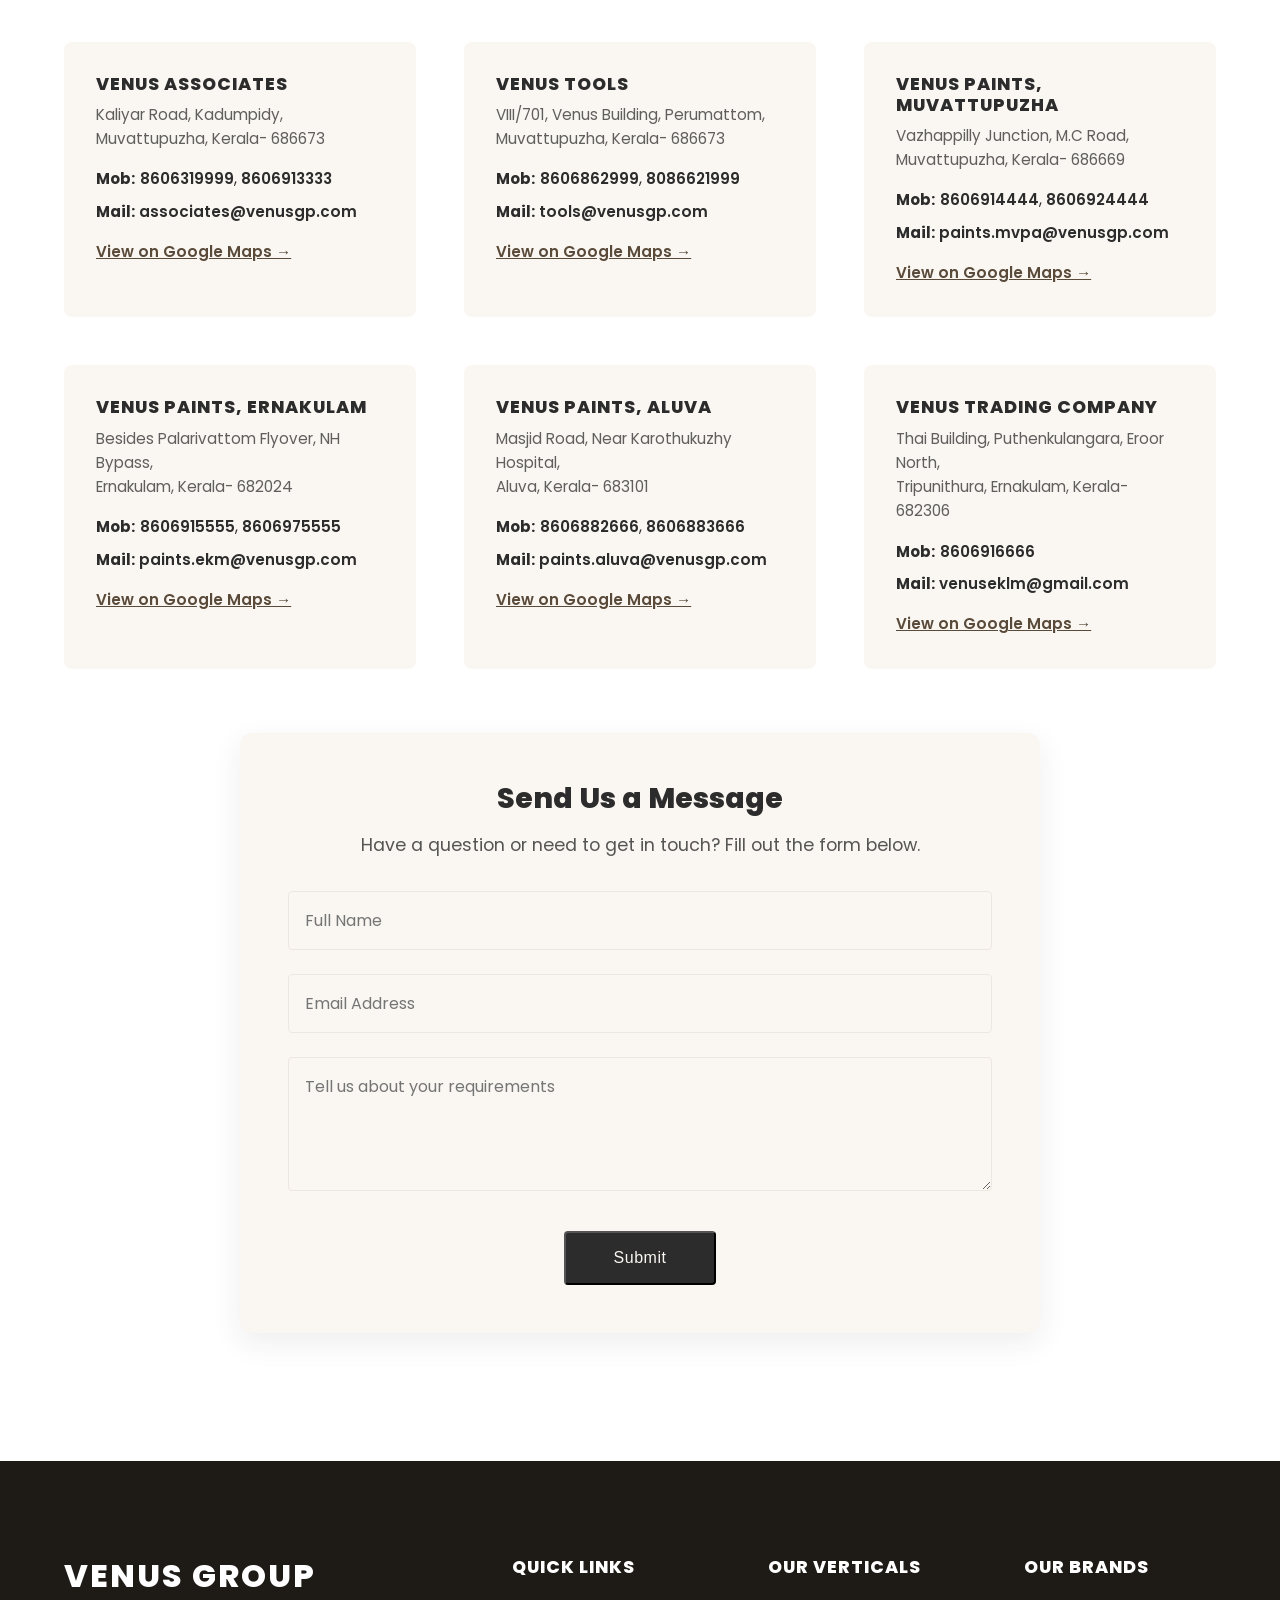
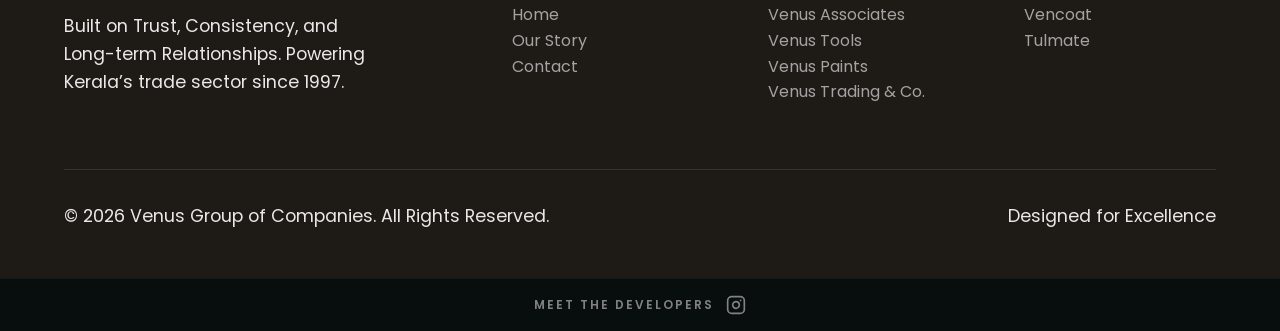
==== commit ce43d336: "seventh" ====
--- a/index.html
+++ b/index.html
@@ -221,28 +221,25 @@
                     <div class="flip-card" id="vencoat-card">
                         <div class="flip-card-inner">
                             <div class="flip-card-front" style="background-color: #000; color: white;">
-                                <div class="card-cover-image" style="height: 250px; overflow: hidden;">
-                                    <img src="associates service 1.jpg" alt="Vencoat"
-                                        style="width: 100%; height: 100%; object-fit: cover; opacity: 0.8;">
-                                </div>
-                                <div style="padding: 2.5rem; flex-grow: 1; display: flex; flex-direction: column;">
-                                    <div style="display: flex; align-items: center; margin-bottom: 1.5rem;">
-                                        <img src="images/vencoat_logo_dark.png" alt="Vencoat Logo" style="height: 160px; width: auto; object-fit: contain;">
+                                <div style="padding: 1.5rem 2.5rem 2rem 2.5rem; flex-grow: 1; display: flex; flex-direction: column; text-align: center;">
+                                    <div style="display: flex; justify-content: center; align-items: center; margin-bottom: 1rem; height: 250px; overflow: hidden;">
+                                        <img src="vencoatlogoorg.jpeg" alt="Vencoat Logo" style="width: 100%; max-height: 200px; object-fit: contain; transform: scale(2.0) translateY(65px);">
                                     </div>
-                                    <p style="font-size: 1rem; line-height: 1.7; color: rgba(255, 255, 255, 0.85);">
+                                    <p style="font-size: 0.95rem; line-height: 1.6; margin-bottom: 1rem; color: rgba(255, 255, 255, 0.85);">
                                         Premium Coating Solutions. Our flagship in-house paint brand representing
                                         quality, durability, and a wide palette of choices for every surface.</p>
                                     <div
-                                        style="margin-top: auto; padding-top: 1.5rem; border-top: 1px solid rgba(44, 44, 44, 0.08);">
+                                        style="margin-top: auto; padding-top: 1rem; border-top: 1px solid rgba(255, 255, 255, 0.1);">
                                         <span
-                                            style="display: block; font-size: 0.85rem; text-transform: uppercase; letter-spacing: 1.5px; color: var(--color-cyprus-light); font-weight: 700;">Proprietary
+                                            style="display: block; font-size: 0.85rem; text-transform: uppercase; letter-spacing: 1.5px; color: rgba(255, 255, 255, 0.7); font-weight: 700;">Proprietary
                                             Paint Brand</span>
                                     </div>
                                 </div>
                             </div>
                             <div class="flip-card-back dark-theme">
-                                <img src="images/vencoat_logo_dark.png" alt="Vencoat Logo" class="logo-mini" style="margin-bottom: 2.5rem;">
-                                <h3>VENCOAT</h3>
+                                <div style="overflow: hidden; width: 100%; display: flex; justify-content: center; align-items: center; margin-bottom: 0.5rem;">
+                                    <img src="vencoatlogoorg.jpeg" alt="Vencoat Logo" class="logo-mini" style="margin-bottom: 0; transform: scale(2.0) translateY(65px);">
+                                </div>
                                 <div class="tagline">Excellence. Durability. Beauty.</div>
                                 <p>Premium Coating Solutions. Engineered for lasting beauty and protection on every surface.</p>
                                 <a href="vencoat.html" class="btn-flip-action">Explore Brand Detail</a>
@@ -253,21 +250,15 @@
                     <div class="flip-card" id="tulmate-card">
                         <div class="flip-card-inner">
                             <div class="flip-card-front">
-                                <div class="card-cover-image" style="height: 250px; overflow: hidden;">
-                                    <img src="toolmate back.jpg" alt="Tulmate"
-                                        style="width: 100%; height: 100%; object-fit: cover;">
-                                </div>
-                                <div style="padding: 2.5rem; flex-grow: 1; display: flex; flex-direction: column;">
-                                    <div style="display: flex; align-items: center; margin-bottom: 1.5rem;">
-                                        <img src="images/tulmate_logo.png" alt="Tulmate Logo" style="height: 160px; width: auto; object-fit: contain;">
+                                <div style="padding: 1.5rem 2.5rem 2rem 2.5rem; flex-grow: 1; display: flex; flex-direction: column; text-align: center;">
+                                    <div style="display: flex; justify-content: center; align-items: center; margin-bottom: 0.5rem; height: 250px; overflow: hidden;">
+                                        <img src="tulmatelogo.jpeg" alt="Tulmate Logo" style="width: 90%; max-height: 180px; object-fit: contain; transform: scale(2.0);">
                                     </div>
-                                    <h3 style="color: var(--color-cyprus); margin-bottom: 1rem; font-size: 1.8rem;">
-                                        TULMATE</h3>
-                                    <p style="font-size: 1rem; line-height: 1.7; color: rgba(44, 44, 44, 0.75);">Premium
+                                    <p style="font-size: 0.95rem; line-height: 1.6; margin-bottom: 1rem; color: rgba(44, 44, 44, 0.75);">Premium
                                         Hardware Tools. Engineering professional-grade equipment for experts, ensuring
                                         accuracy and reliability in every task.</p>
                                     <div
-                                        style="margin-top: auto; padding-top: 1.5rem; border-top: 1px solid rgba(44, 44, 44, 0.08);">
+                                        style="margin-top: auto; padding-top: 1rem; border-top: 1px solid rgba(44, 44, 44, 0.08);">
                                         <span
                                             style="display: block; font-size: 0.85rem; text-transform: uppercase; letter-spacing: 1.5px; color: var(--color-cyprus-light); font-weight: 700;">Professional
                                             Tool Brand</span>
@@ -275,8 +266,9 @@
                                 </div>
                             </div>
                             <div class="flip-card-back">
-                                <img src="images/tulmate_logo.png" alt="Tulmate Logo" class="logo-mini" style="margin-bottom: 2.5rem;">
-                                <h3>TULMATE</h3>
+                                <div style="overflow: hidden; width: 100%; display: flex; justify-content: center; align-items: center; margin-bottom: 0.5rem;">
+                                    <img src="tulmatelogo.jpeg" alt="Tulmate Logo" class="logo-mini" style="margin-bottom: 0; transform: scale(2.0);">
+                                </div>
                                 <div class="tagline">Verity. Variety. Versatility.</div>
                                 <p>Building Tomorrow, Today. Discover our professional range of welding electrodes and
                                     expansion anchors.</p>
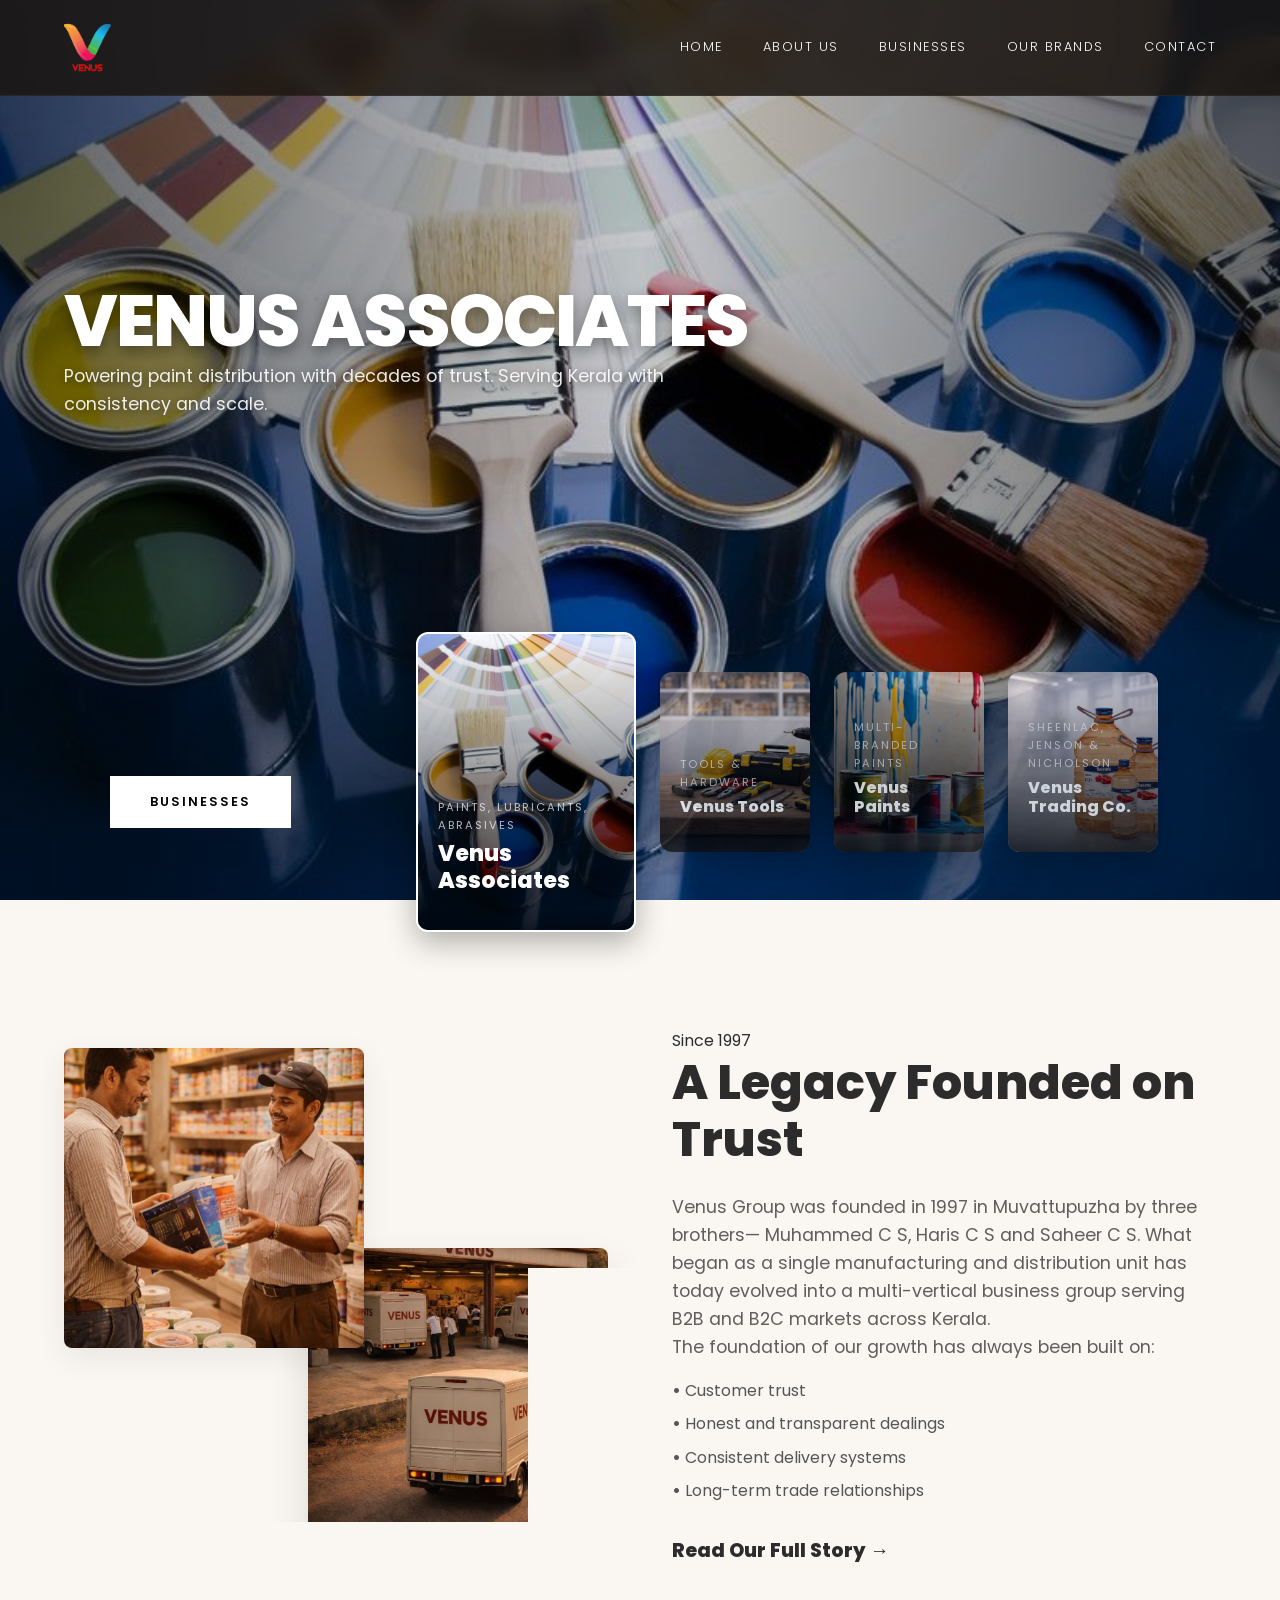
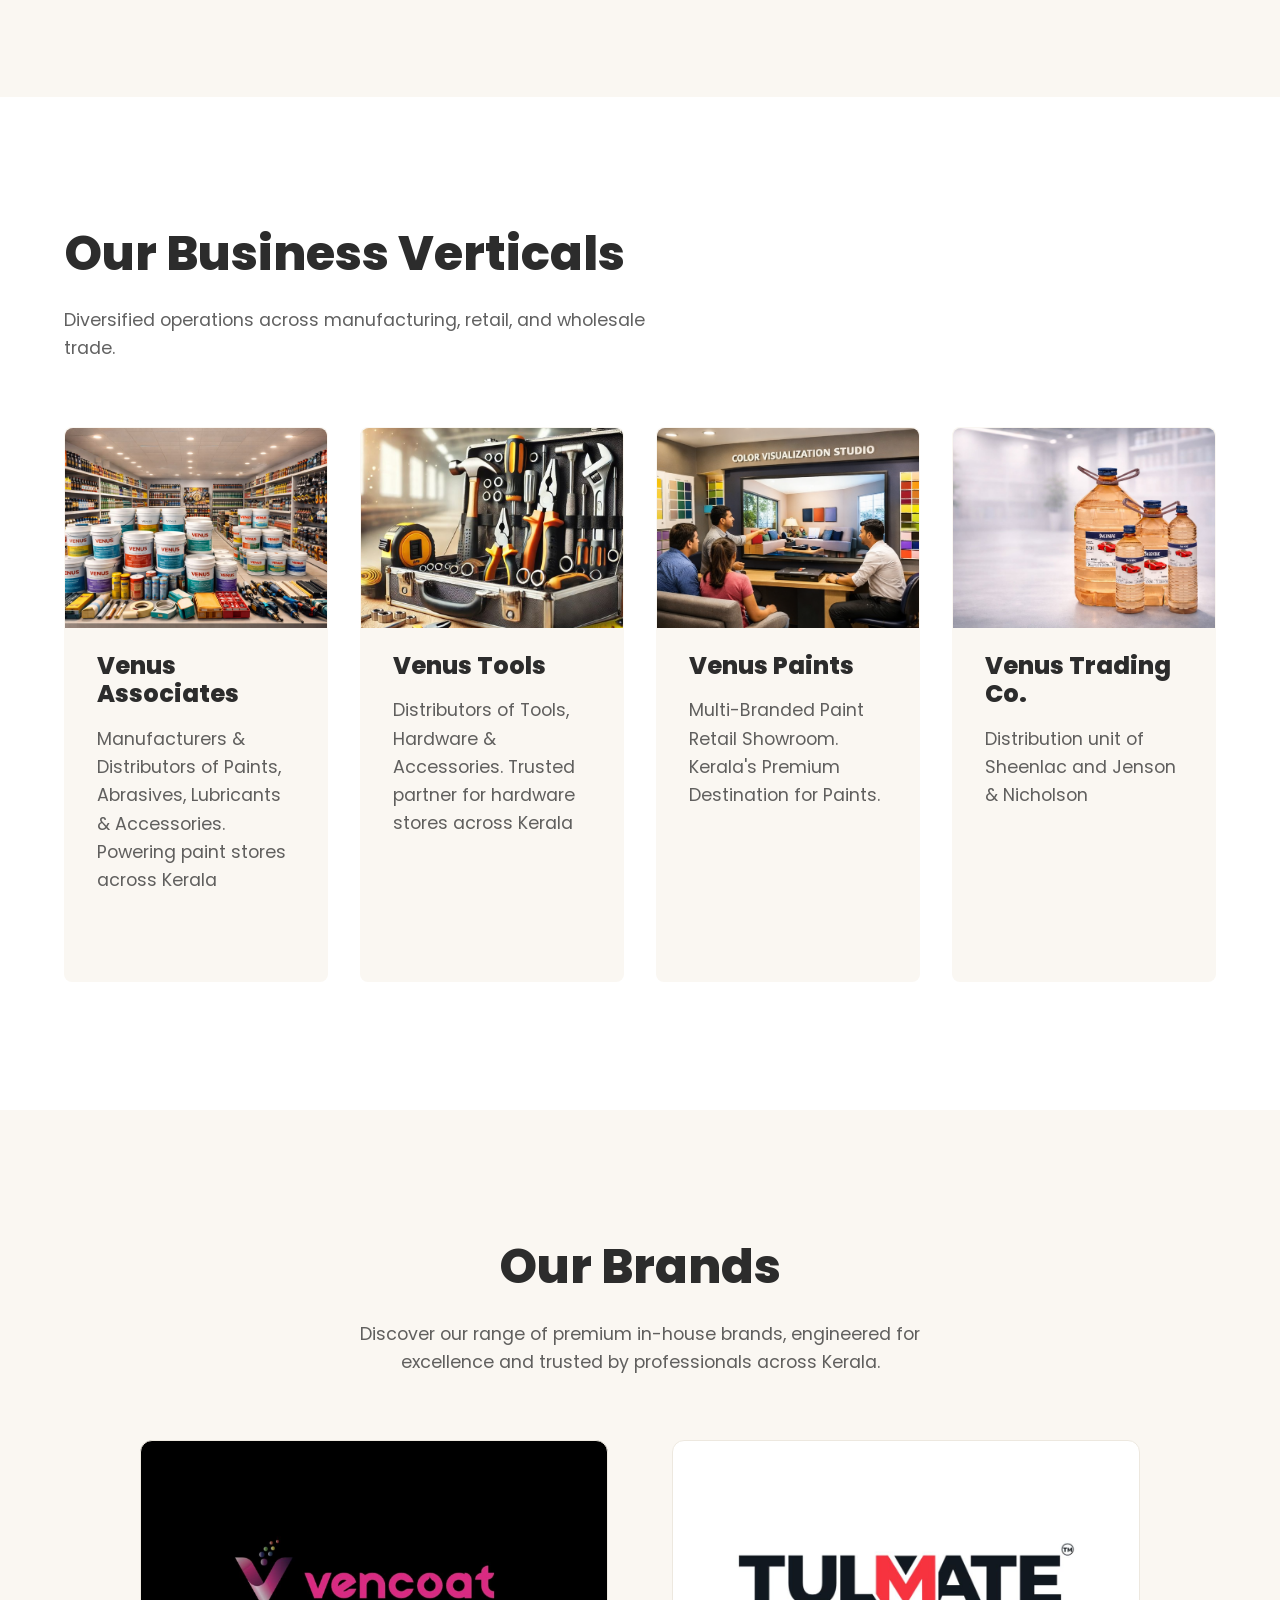
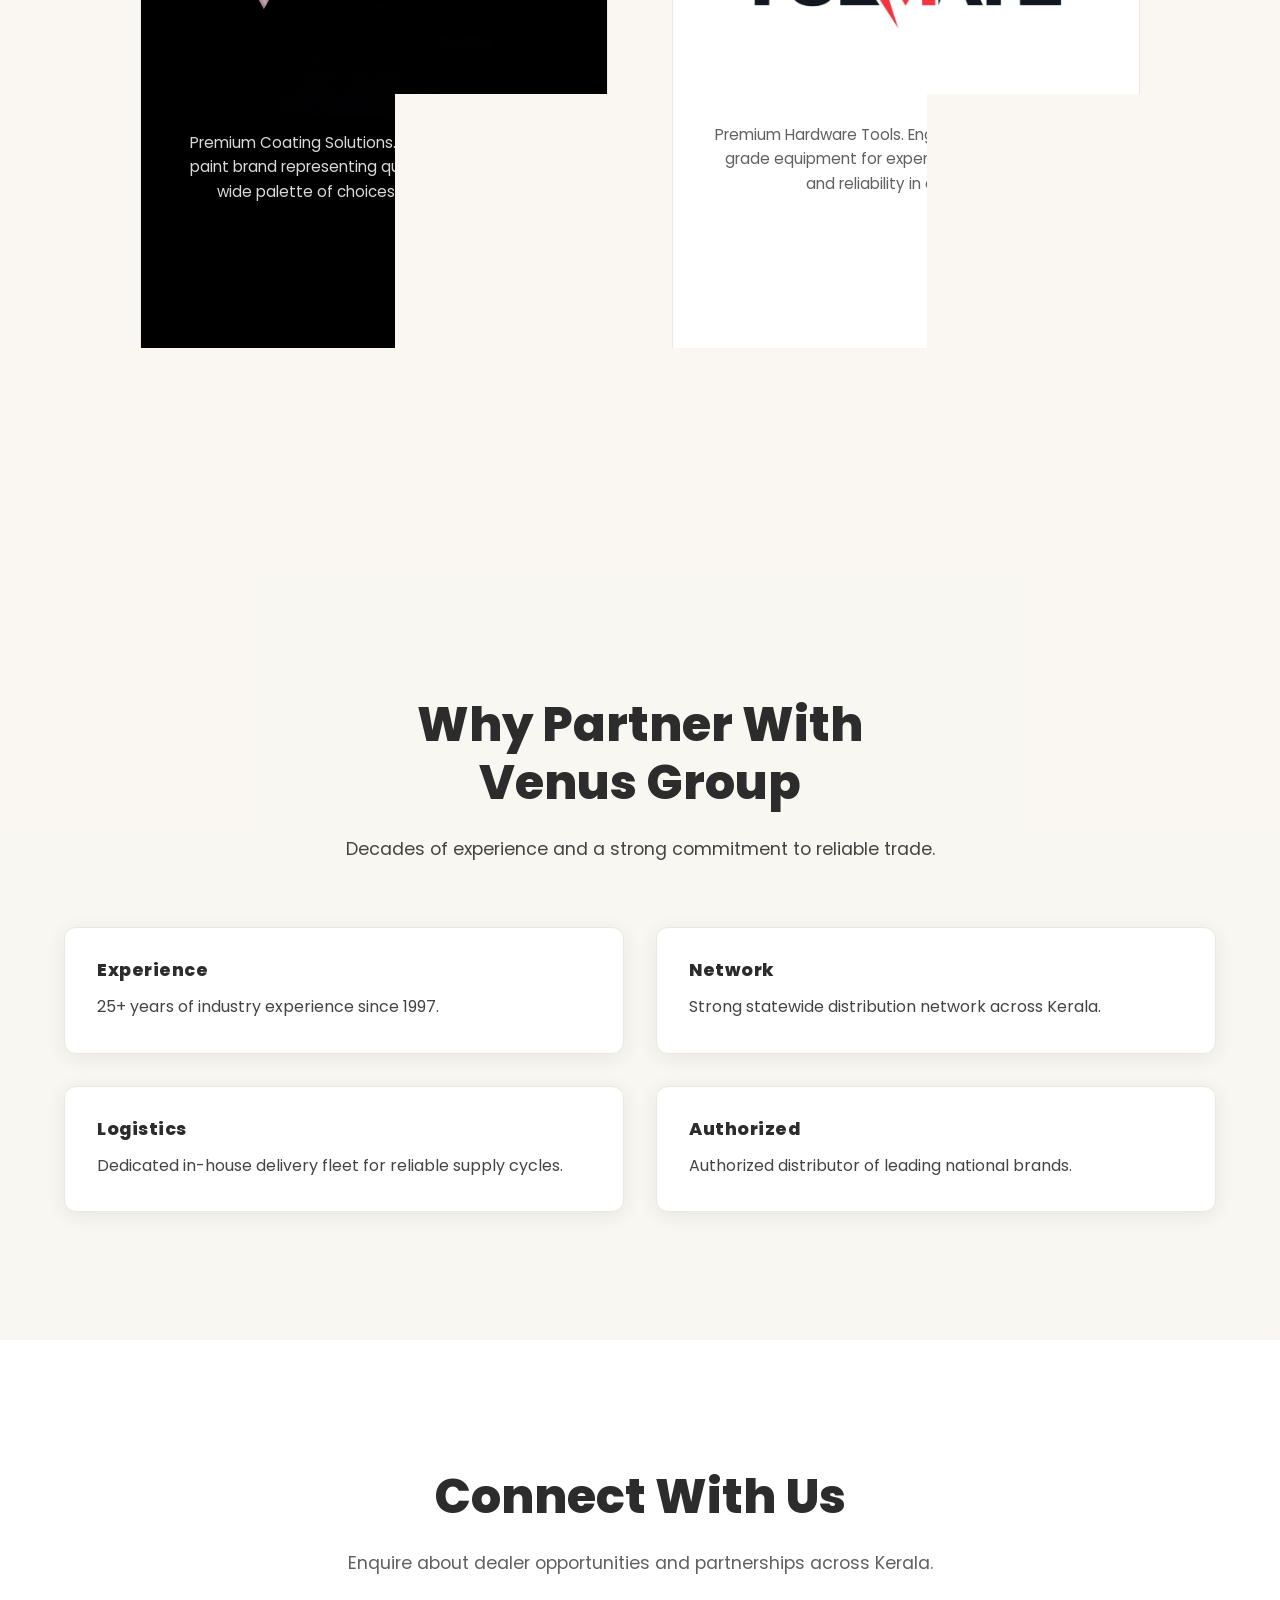
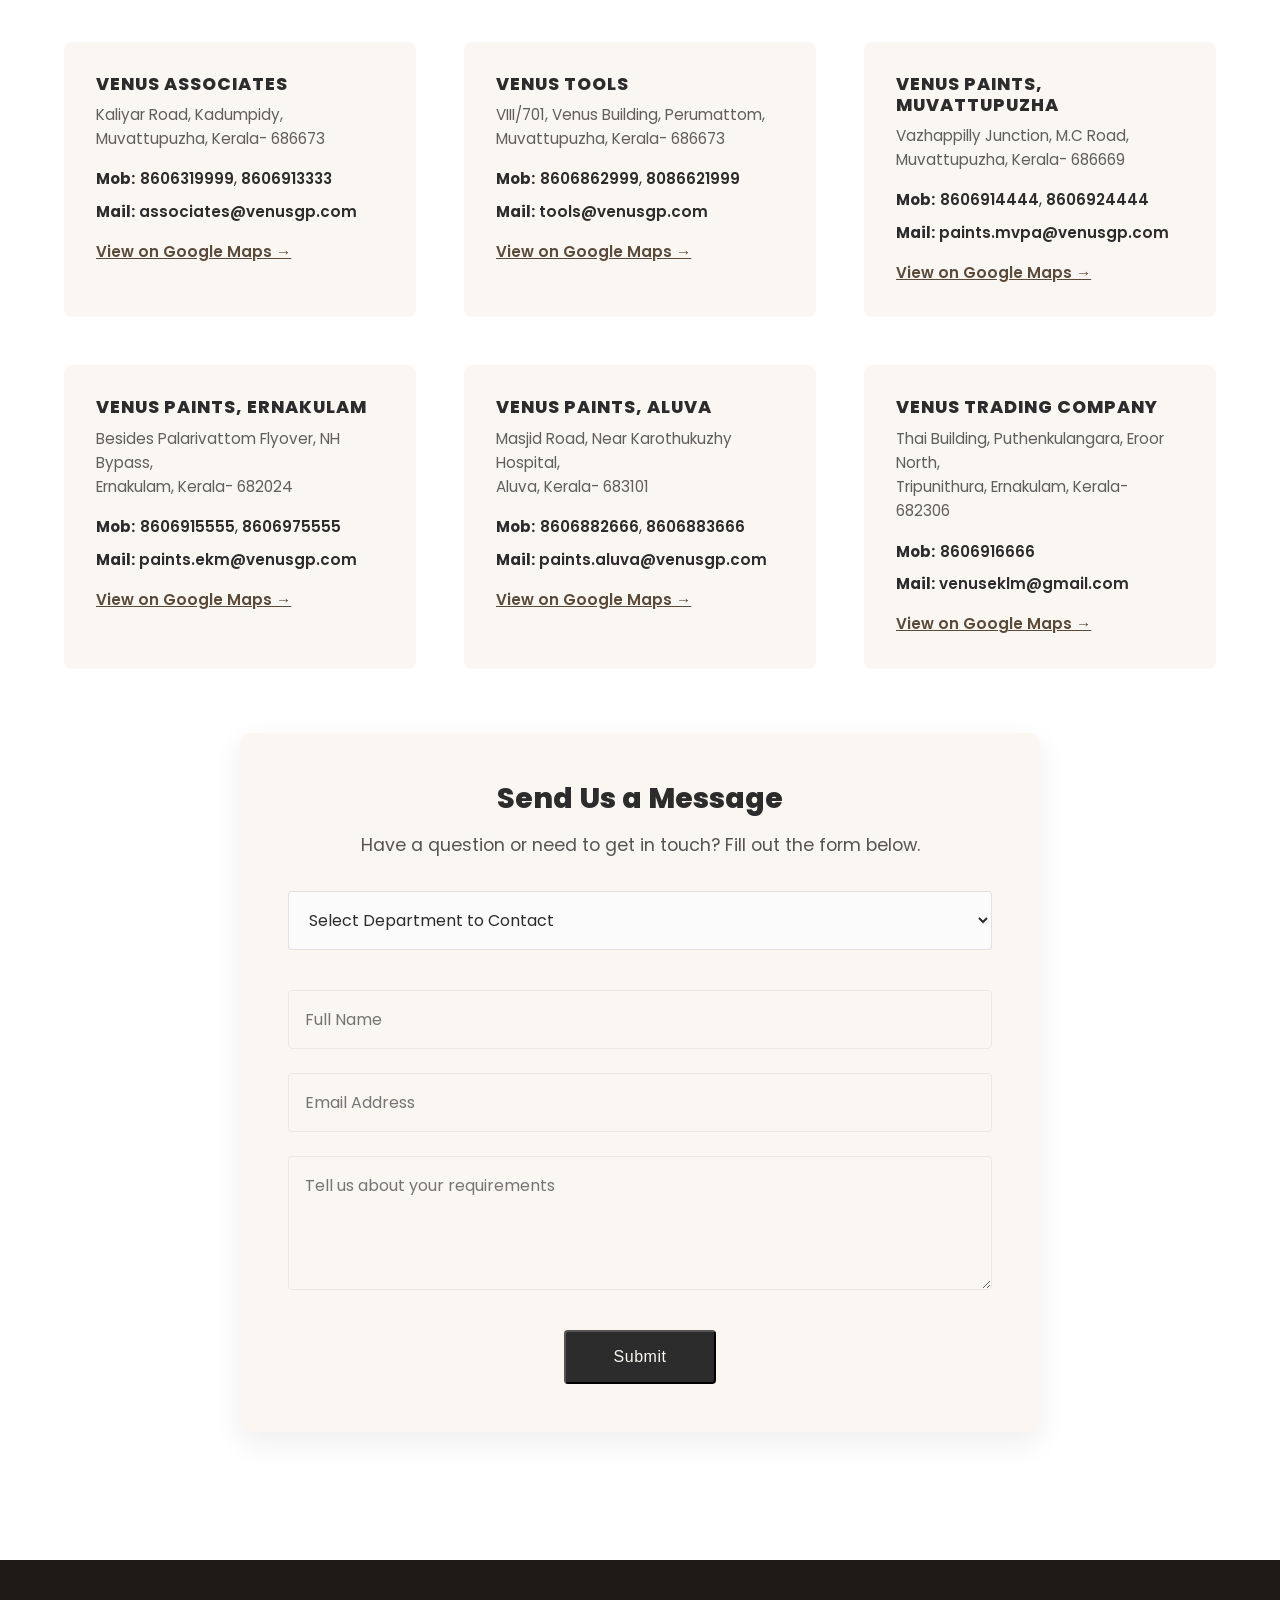
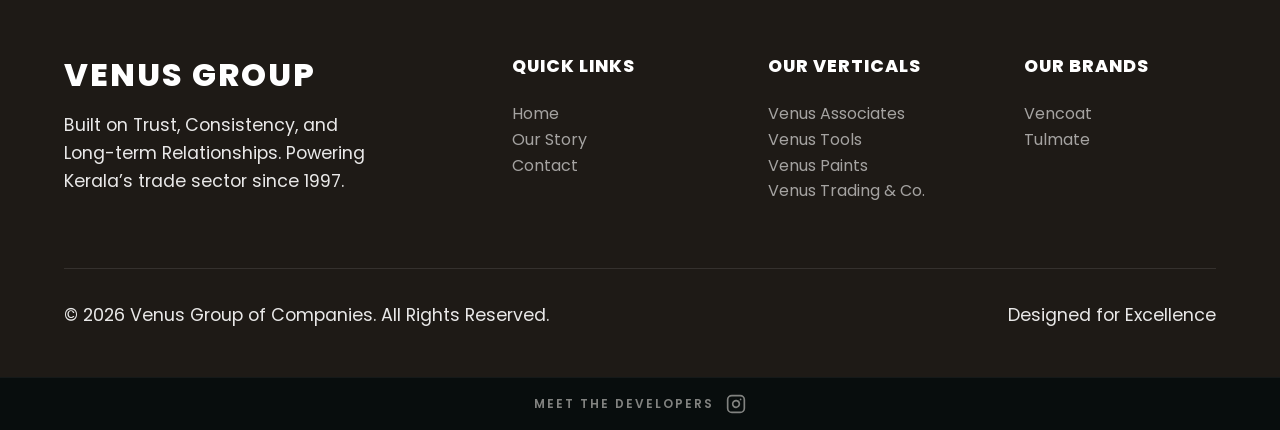
==== commit 2150ab55: "eightth" ====
--- a/index.html
+++ b/index.html
@@ -4,7 +4,7 @@
 <head>
     <meta charset="UTF-8">
     <meta name="viewport" content="width=device-width, initial-scale=1.0">
-    <title>VENUS GROUP - Top Paints, Tools & Hardware Distribution in Kerala</title>
+    <title>Venus Group | Premium Paints, Tools & Hardware</title>
     <meta name="description"
         content="Venus Group is Kerala's premier diversified business across paint manufacturing, hardware distribution, retail, and B2B trade. Reliable suppliers since 1997.">
     <meta name="keywords" content="Venus Group, Kerala trade, paint manufacturing Kerala, hardware distribution Kerala, B2B wholesale Kerala, Venus Associates, Venus Tools, Venus Paints, Vencoat, Tulmate, Asian Paints dealer, hardware B2B distributor, industrial thinner Kerala, Muvattupuzha business">
@@ -18,8 +18,7 @@
     <link rel="stylesheet" href="style.css?v=13.0">
 
     <!-- Favicon -->
-    <link rel="icon" type="image/svg+xml"
-        href="data:image/svg+xml,<svg xmlns='http://www.w3.org/2000/svg' viewBox='0 0 100 100'><path d='M20 20 L50 80 L80 20' fill='none' stroke='%232C2C2C' stroke-width='8' stroke-linecap='round'/><circle cx='50' cy='80' r='5' fill='%232C2C2C'/></svg>">
+    <link rel="icon" type="image/png" href="images/venus_logo.png">
 </head>
 
 <body>
@@ -460,6 +459,15 @@
                             Fill out the form below.</p>
                     </div>
                     <form class="contact-form">
+                        <select required style="width: 100%; padding: 1rem; margin-bottom: 1rem; border: 1px solid rgba(0,0,0,0.1); border-radius: 4px; font-family: inherit; font-size: 1rem; color: var(--color-cyprus); background-color: #fbfbfb; cursor: pointer;">
+                            <option value="" disabled selected>Select Department to Contact</option>
+                            <option value="hq">Venus Group Headquarters</option>
+                            <option value="associates">Venus Associates</option>
+                            <option value="tools">Venus Tools</option>
+                            <option value="paints_ekm">Venus Paints (Ernakulam)</option>
+                            <option value="paints_aluva">Venus Paints (Aluva)</option>
+                            <option value="trading">Venus Trading Company</option>
+                        </select>
                         <input type="text" placeholder="Full Name" required>
                         <input type="email" placeholder="Email Address" required>
                         <textarea placeholder="Tell us about your requirements" rows="4" required></textarea>
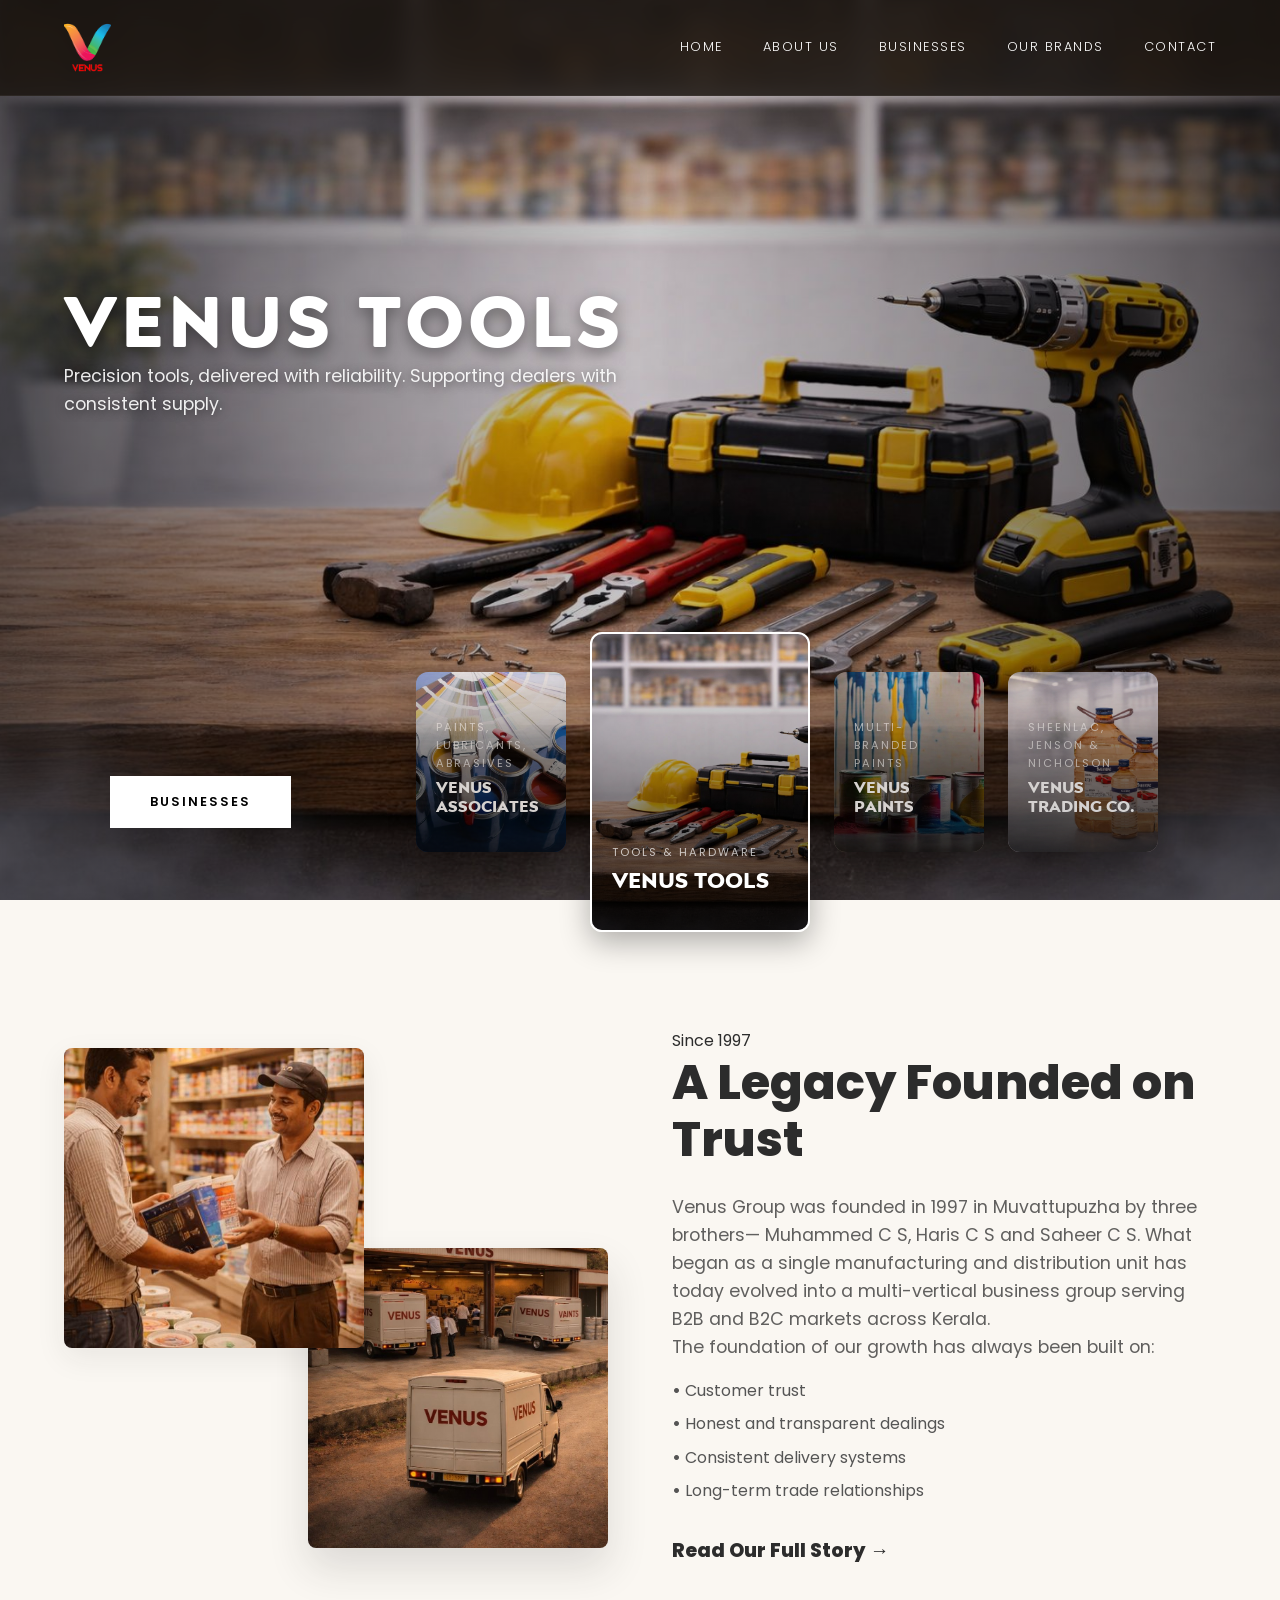
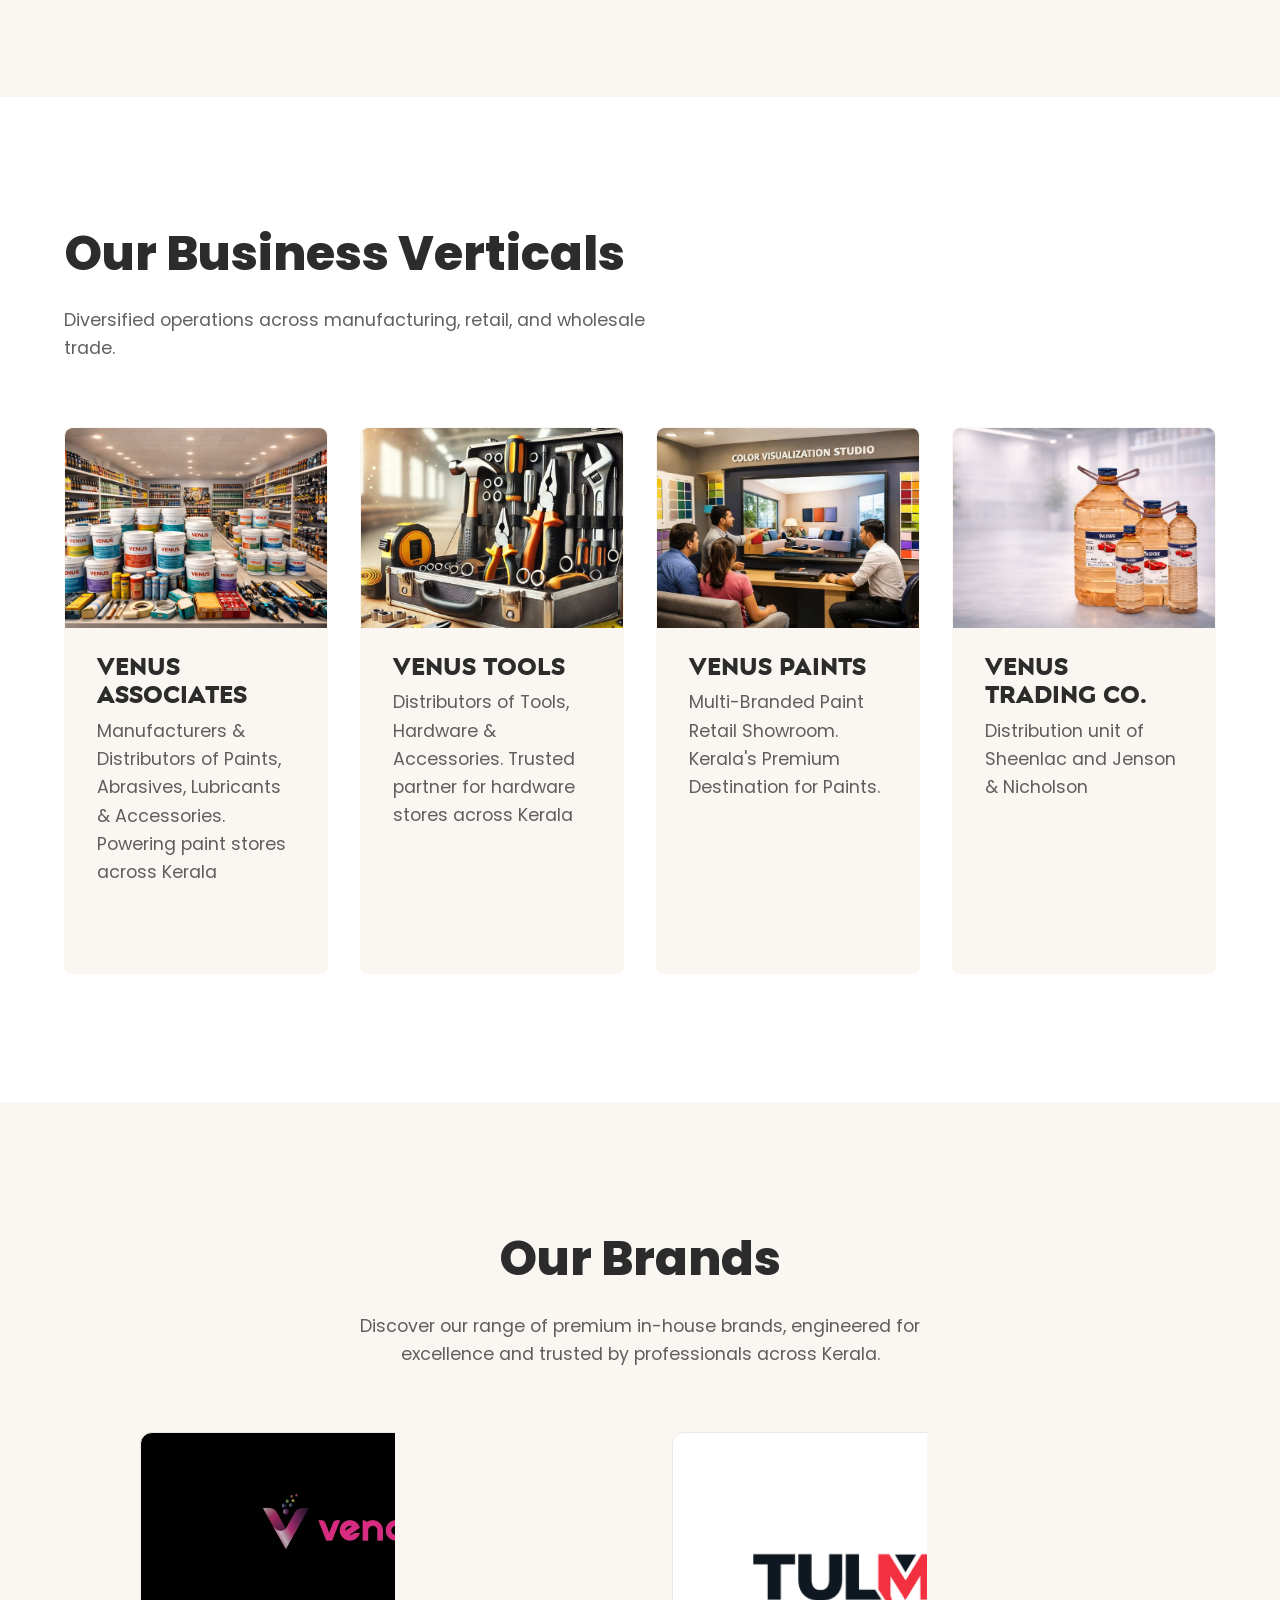
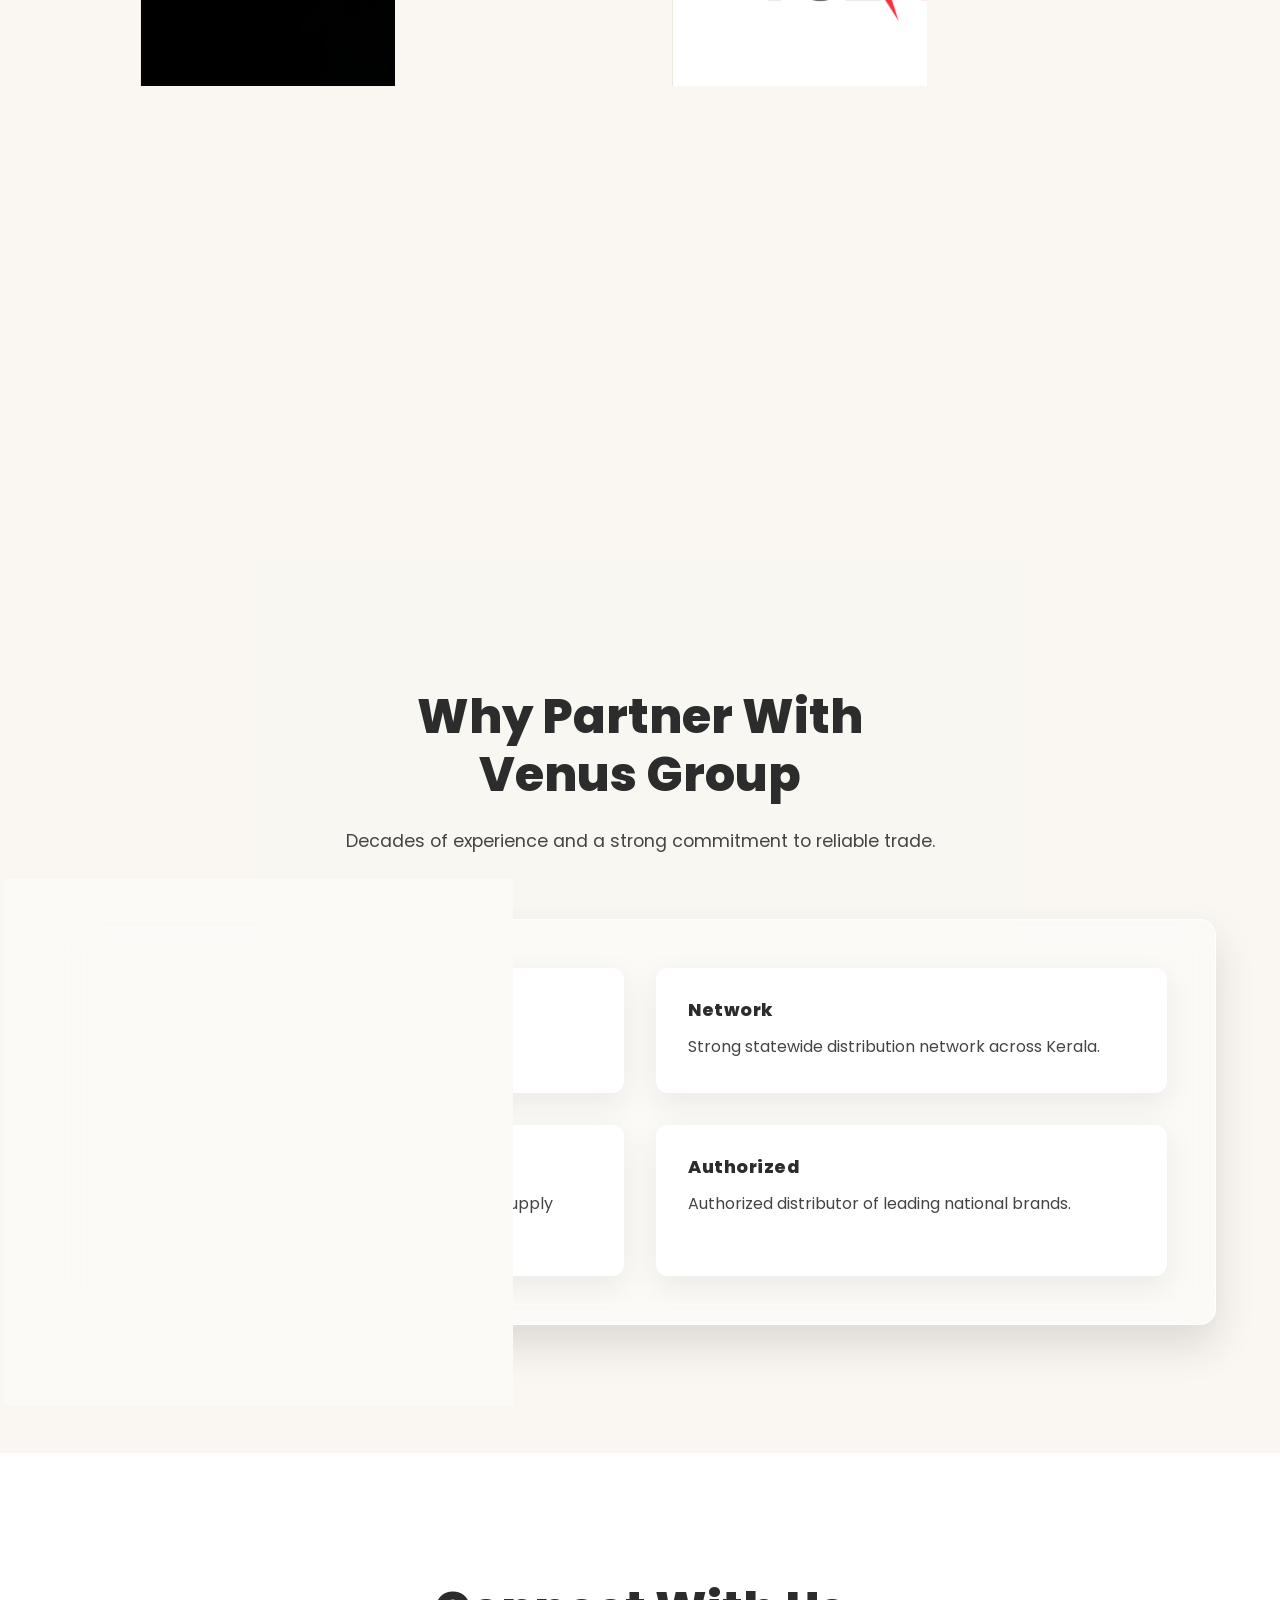
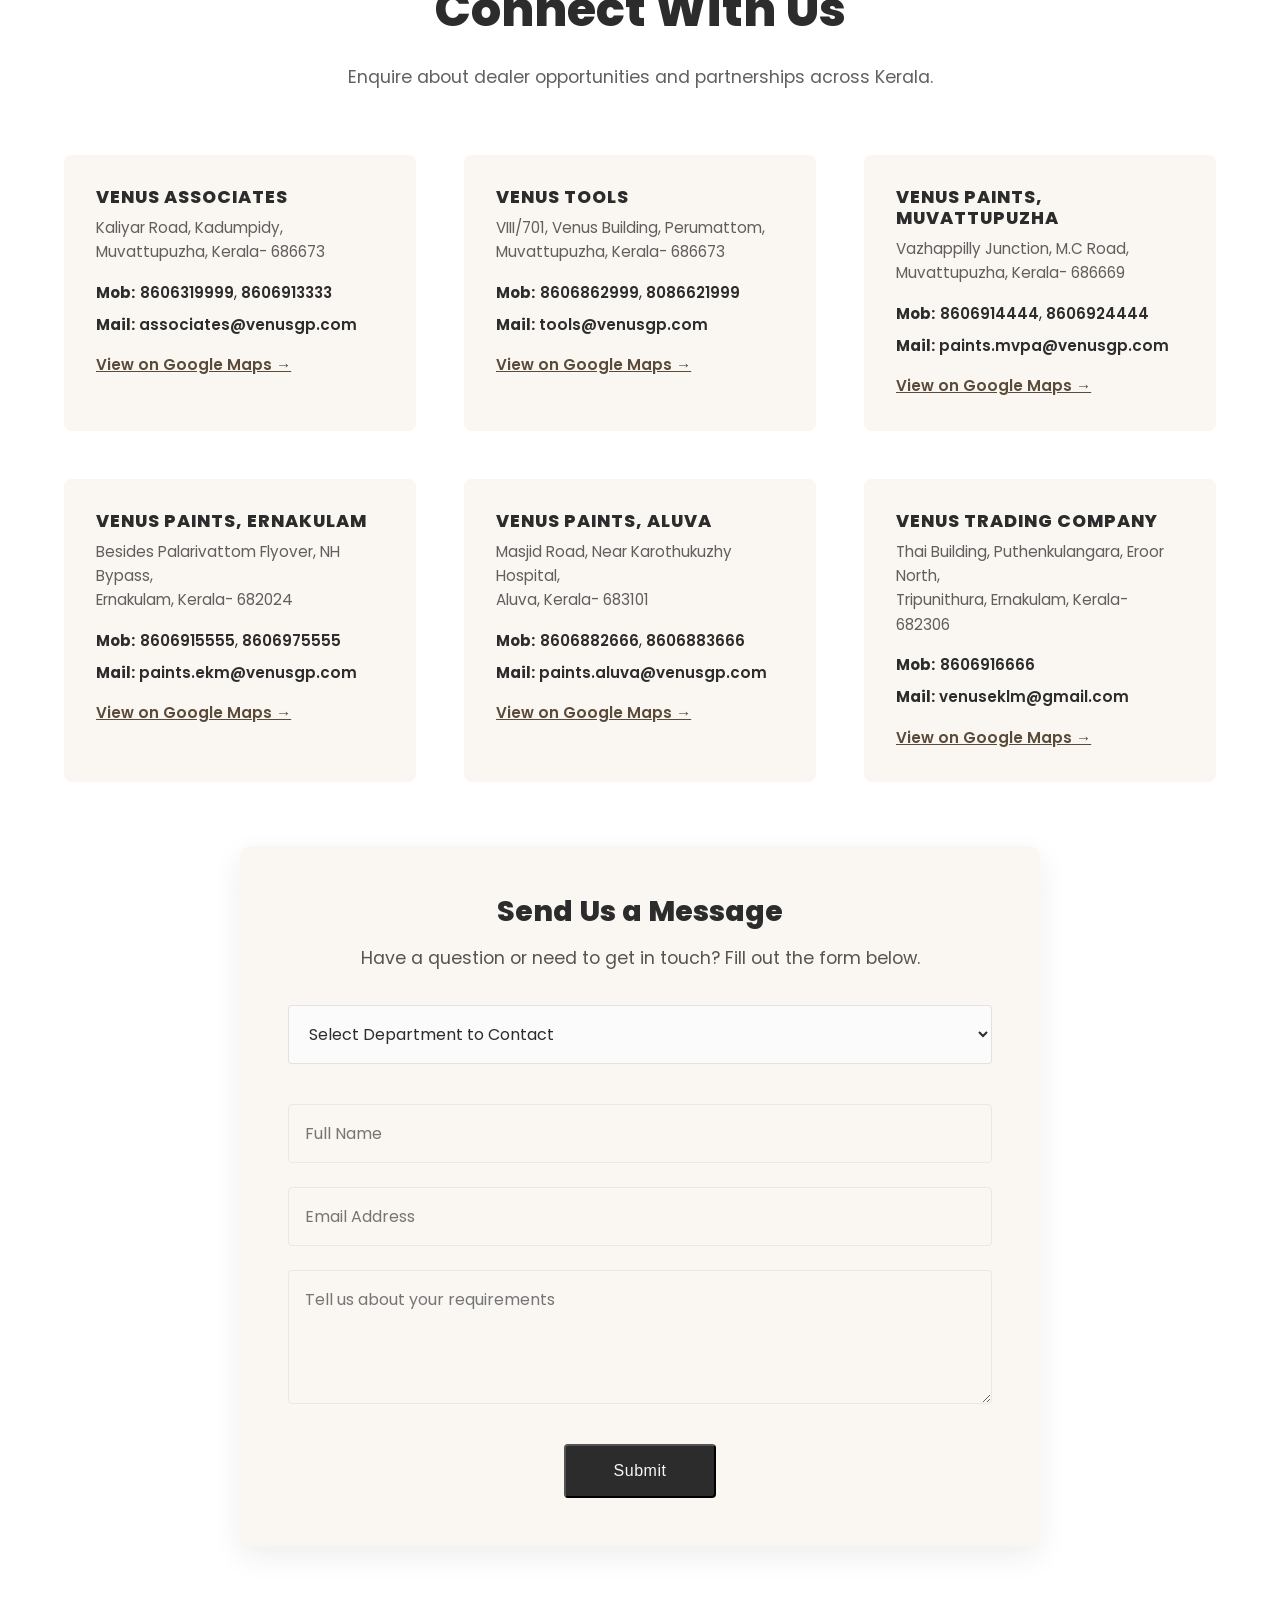
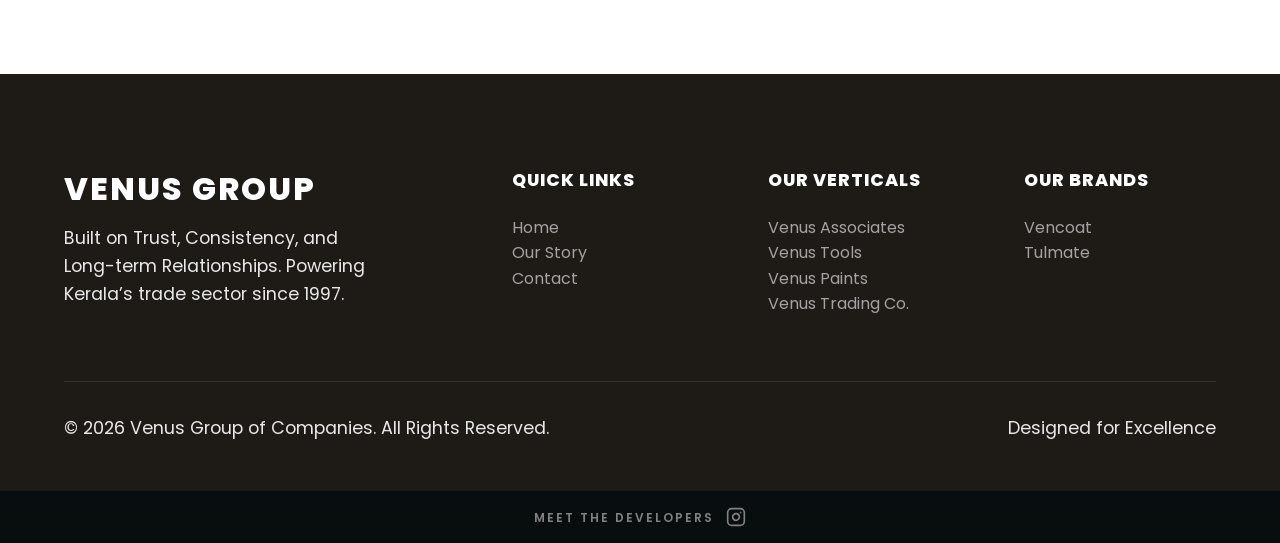
==== commit 8c2966b2: "nineth" ====
--- a/index.html
+++ b/index.html
@@ -15,7 +15,7 @@
     <link href="https://fonts.googleapis.com/css2?family=Poppins:wght@300;400;600;800&display=swap" rel="stylesheet">
 
     <!-- CSS File -->
-    <link rel="stylesheet" href="style.css?v=13.0">
+    <link rel="stylesheet" href="style.css?v=14.0">
 
     <!-- Favicon -->
     <link rel="icon" type="image/png" href="images/venus_logo.png">
@@ -68,7 +68,7 @@
                 <div class="floating-cards-wrapper" id="cards-container">
                     <div class="destination-card active" data-title="VENUS ASSOCIATES"
                         data-description="Powering paint distribution with decades of trust. Serving Kerala with consistency and scale."
-                        data-bg="paints back.jpeg" style="background-image: url('paints back.jpeg')">
+                        data-bg="images/paints back.jpeg" style="background-image: url('images/paints back.jpeg')">
                         <div class="card-overlay"></div>
                         <div class="card-content">
                             <span class="card-tag">Paints, Lubricants, Abrasives</span>
@@ -77,7 +77,7 @@
                     </div>
                     <div class="destination-card" data-title="VENUS TOOLS"
                         data-description="Precision tools, delivered with reliability. Supporting dealers with consistent supply."
-                        data-bg="tools back3.jpeg" data-bg-pos="center 100%" style="background-image: url('tools back3.jpeg')">
+                        data-bg="images/tools back3.jpeg" data-bg-pos="center 100%" style="background-image: url('images/tools back3.jpeg')">
                         <div class="card-overlay"></div>
                         <div class="card-content">
                             <span class="card-tag">Tools & Hardware</span>
@@ -86,16 +86,16 @@
                     </div>
                     <div class="destination-card" data-title="VENUS PAINTS"
                         data-description="A complete destination for premium paints and finishes. Offering top brands and endless choices for every space."
-                        data-bg="paints hero.jpeg" style="background-image: url('paints hero.jpeg')">
+                        data-bg="images/paints hero.jpeg" style="background-image: url('images/paints hero.jpeg')">
                         <div class="card-overlay"></div>
                         <div class="card-content">
                             <span class="card-tag">Multi-branded Paints</span>
                             <h3>Venus Paints</h3>
                         </div>
                     </div>
-                    <div class="destination-card" data-title="Venus Trading & Co."
+                    <div class="destination-card" data-title="Venus Trading Co."
                         data-description="Reliable distribution, backed by quality. Ensuring smooth and trusted supply chains."
-                        data-bg="venus trading.jpeg" style="background-image: url('venus trading.jpeg')">
+                        data-bg="images/venus trading.jpeg" style="background-image: url('images/venus trading.jpeg')">
                         <div class="card-overlay"></div>
                         <div class="card-content">
                             <span class="card-tag">Sheenlac, Jenson & Nicholson</span>
@@ -111,8 +111,8 @@
         <section id="about" class="about" data-theme="light">
             <div class="container about-container">
                 <div class="about-images">
-                    <img src="partnership.jpeg" alt="Venus Tools Partnership" class="img-hardware float-img">
-                    <img src="about 2.jpeg" alt="Venus Transport" class="img-paints float-img-alt">
+                    <img src="images/partnership.jpeg" alt="Venus Tools Partnership" class="img-hardware float-img">
+                    <img src="images/about 2.jpeg" alt="Venus Transport" class="img-paints float-img-alt">
                 </div>
                 <div class="about-text">
                     <span class="section-tag">Since 1997</span>
@@ -144,10 +144,10 @@
                     <!-- Card 1 -->
                     <div class="service-card hover-lift" data-title="Venus Associates"
                         data-description="Paint Manufacturing & Distribution since 1997. The group's foundation firm providing essential materials to dealers across the state."
-                        data-image="paints back.jpeg">
+                        data-image="images/paints back.jpeg">
                         <div class="card-cover-image"
                             style="margin: -2.5rem -2rem 1.5rem -2rem; height: 200px; border-radius: 8px 8px 0 0; overflow: hidden;">
-                            <img src="associates card.jpeg" alt="Venus Associates"
+                            <img src="images/associates card.jpeg" alt="Venus Associates"
                                 style="width: 100%; height: 100%; object-fit: cover; transition: transform 0.5s ease;"
                                 onmouseover="this.style.transform='scale(1.05)'"
                                 onmouseout="this.style.transform='scale(1)'">
@@ -159,10 +159,10 @@
                     <!-- Card 2 -->
                     <div class="service-card hover-lift" data-title="Venus Tools"
                         data-description="B2B distribution for Hand Tools, Power Tools, and Hardware. Supplying dealers with consistent and reliable supply cycles."
-                        data-image="venus tools.jpeg">
+                        data-image="images/venus tools.jpeg">
                         <div class="card-cover-image"
                             style="margin: -2.5rem -2rem 1.5rem -2rem; height: 200px; border-radius: 8px 8px 0 0; overflow: hidden;">
-                            <img src="tools service.jpg" alt="Tools & Hardware"
+                            <img src="images/tools service.jpg" alt="Tools & Hardware"
                                 style="width: 100%; height: 100%; object-fit: cover; transition: transform 0.5s ease;"
                                 onmouseover="this.style.transform='scale(1.05)'"
                                 onmouseout="this.style.transform='scale(1)'">
@@ -174,7 +174,7 @@
                     <!-- Card 3 -->
                     <div class="service-card hover-lift" data-title="Venus Paints"
                         data-description="Flagship retail showrooms in Muvattupuzha, Ernakulam, and Aluva. Showcasing leading brands like Asian Paints and Birla Opus."
-                        data-image="paints hero.jpeg">
+                        data-image="images/paints hero.jpeg">
                         <div class="card-cover-image"
                             style="margin: -2.5rem -2rem 1.5rem -2rem; height: 200px; border-radius: 8px 8px 0 0; overflow: hidden;">
                             <img src="images/associates service1.png" alt="Venus Paints"
@@ -187,12 +187,12 @@
                         <span class="view-more">View Details &rarr;</span>
                     </div>
                     <!-- Card 4 -->
-                    <div class="service-card hover-lift" data-title="Venus Trading & Co."
+                    <div class="service-card hover-lift" data-title="Venus Trading Co."
                         data-description="Authorized Sheenlac (Jenson & Nicholson) Industrial Thinner distribution. Quality-assured B2B dealer servicing."
-                        data-image="venus trading.jpeg">
+                        data-image="images/venus trading.jpeg">
                         <div class="card-cover-image"
                             style="margin: -2.5rem -2rem 1.5rem -2rem; height: 200px; border-radius: 8px 8px 0 0; overflow: hidden;">
-                            <img src="venus trading.jpeg" alt="Venus Trading Co."
+                            <img src="images/venus trading.jpeg" alt="Venus Trading Co."
                                 style="width: 100%; height: 100%; object-fit: cover; transition: transform 0.5s ease;"
                                 onmouseover="this.style.transform='scale(1.05)'"
                                 onmouseout="this.style.transform='scale(1)'">
@@ -222,7 +222,7 @@
                             <div class="flip-card-front" style="background-color: #000; color: white;">
                                 <div style="padding: 1.5rem 2.5rem 2rem 2.5rem; flex-grow: 1; display: flex; flex-direction: column; text-align: center;">
                                     <div style="display: flex; justify-content: center; align-items: center; margin-bottom: 1rem; height: 250px; overflow: hidden;">
-                                        <img src="vencoatlogoorg.jpeg" alt="Vencoat Logo" style="width: 100%; max-height: 200px; object-fit: contain; transform: scale(2.0) translateY(65px);">
+                                        <img src="images/vencoatlogoorg.jpeg" alt="Vencoat Logo" style="width: 100%; max-height: 200px; object-fit: contain; transform: scale(1.6) translateY(35px);">
                                     </div>
                                     <p style="font-size: 0.95rem; line-height: 1.6; margin-bottom: 1rem; color: rgba(255, 255, 255, 0.85);">
                                         Premium Coating Solutions. Our flagship in-house paint brand representing
@@ -235,11 +235,10 @@
                                     </div>
                                 </div>
                             </div>
-                            <div class="flip-card-back dark-theme">
-                                <div style="overflow: hidden; width: 100%; display: flex; justify-content: center; align-items: center; margin-bottom: 0.5rem;">
-                                    <img src="vencoatlogoorg.jpeg" alt="Vencoat Logo" class="logo-mini" style="margin-bottom: 0; transform: scale(2.0) translateY(65px);">
+                            <div class="flip-card-back dark-theme" style="background: #000000; border: 1px solid rgba(255,255,255,0.1);">
+                                <div style="overflow: hidden; width: 100%; display: flex; justify-content: center; align-items: center; margin-bottom: 1.5rem; height: 100px;">
+                                    <img src="images/vencoatlogoorg.jpeg" alt="Vencoat Logo" class="logo-mini" style="margin-bottom: 0; transform: scale(1.8); mix-blend-mode: screen;">
                                 </div>
-                                <div class="tagline">Excellence. Durability. Beauty.</div>
                                 <p>Premium Coating Solutions. Engineered for lasting beauty and protection on every surface.</p>
                                 <a href="vencoat.html" class="btn-flip-action">Explore Brand Detail</a>
                             </div>
@@ -251,7 +250,7 @@
                             <div class="flip-card-front">
                                 <div style="padding: 1.5rem 2.5rem 2rem 2.5rem; flex-grow: 1; display: flex; flex-direction: column; text-align: center;">
                                     <div style="display: flex; justify-content: center; align-items: center; margin-bottom: 0.5rem; height: 250px; overflow: hidden;">
-                                        <img src="tulmatelogo.jpeg" alt="Tulmate Logo" style="width: 90%; max-height: 180px; object-fit: contain; transform: scale(2.0);">
+                                        <img src="images/tulmate_logo.png" alt="Tulmate Logo" style="width: 80%; max-height: 150px; object-fit: contain;">
                                     </div>
                                     <p style="font-size: 0.95rem; line-height: 1.6; margin-bottom: 1rem; color: rgba(44, 44, 44, 0.75);">Premium
                                         Hardware Tools. Engineering professional-grade equipment for experts, ensuring
@@ -264,11 +263,10 @@
                                     </div>
                                 </div>
                             </div>
-                            <div class="flip-card-back">
-                                <div style="overflow: hidden; width: 100%; display: flex; justify-content: center; align-items: center; margin-bottom: 0.5rem;">
-                                    <img src="tulmatelogo.jpeg" alt="Tulmate Logo" class="logo-mini" style="margin-bottom: 0; transform: scale(2.0);">
+                            <div class="flip-card-back" style="background: #FFFFFF; border: 1px solid rgba(0,0,0,0.05);">
+                                <div style="overflow: hidden; width: 100%; display: flex; justify-content: center; align-items: center; margin-bottom: 1.5rem; height: 100px;">
+                                    <img src="images/tulmate_logo.png" alt="Tulmate Logo" class="logo-mini" style="width: auto; height: 80px; object-fit: contain; margin-bottom: 0; mix-blend-mode: multiply;">
                                 </div>
-                                <div class="tagline">Verity. Variety. Versatility.</div>
                                 <p>Building Tomorrow, Today. Discover our professional range of welding electrodes and
                                     expansion anchors.</p>
                                 <a href="tulmate.html" class="btn-flip-action">Explore Brand Detail</a>
@@ -287,30 +285,28 @@
                     <p style="color: #444; position: relative; z-index: 2;">Decades of experience and a strong commitment to reliable trade.</p>
                 </div>
 
-                <div class="dashboard-grid" style="margin-top: 3rem; position: relative; z-index: 2;">
-                    <div class="dash-widget"
-                        style="background: #FFFFFF; border: 1px solid #EDE8DF; box-shadow: 0 4px 20px rgba(44,44,44,0.08);">
-                        <h4 style="color: var(--color-cyprus); margin-bottom: 0.75rem; font-size: 1.1rem; letter-spacing: 0.5px;">
-                            Experience</h4>
-                        <p style="color: #444; line-height: 1.7; font-size: 1rem;">25+ years of industry experience since 1997.</p>
-                    </div>
-                    <div class="dash-widget"
-                        style="background: #FFFFFF; border: 1px solid #EDE8DF; box-shadow: 0 4px 20px rgba(44,44,44,0.08);">
-                        <h4 style="color: var(--color-cyprus); margin-bottom: 0.75rem; font-size: 1.1rem; letter-spacing: 0.5px;">
-                            Network</h4>
-                        <p style="color: #444; line-height: 1.7; font-size: 1rem;">Strong statewide distribution network across Kerala.</p>
-                    </div>
-                    <div class="dash-widget"
-                        style="background: #FFFFFF; border: 1px solid #EDE8DF; box-shadow: 0 4px 20px rgba(44,44,44,0.08);">
-                        <h4 style="color: var(--color-cyprus); margin-bottom: 0.75rem; font-size: 1.1rem; letter-spacing: 0.5px;">
-                            Logistics</h4>
-                        <p style="color: #444; line-height: 1.7; font-size: 1rem;">Dedicated in-house delivery fleet for reliable supply cycles.</p>
-                    </div>
-                    <div class="dash-widget"
-                        style="background: #FFFFFF; border: 1px solid #EDE8DF; box-shadow: 0 4px 20px rgba(44,44,44,0.08);">
-                        <h4 style="color: var(--color-cyprus); margin-bottom: 0.75rem; font-size: 1.1rem; letter-spacing: 0.5px;">
-                            Authorized</h4>
-                        <p style="color: #444; line-height: 1.7; font-size: 1rem;">Authorized distributor of leading national brands.</p>
+                <div class="dashboard-glass-panel" style="margin-top: 3rem; position: relative; z-index: 2;">
+                    <div class="dashboard-grid">
+                        <div class="dash-widget">
+                            <h4 style="color: var(--color-cyprus); margin-bottom: 0.75rem; font-size: 1.1rem; letter-spacing: 0.5px;">
+                                Experience</h4>
+                            <p style="color: #444; line-height: 1.7; font-size: 1rem;">25+ years of industry experience since 1997.</p>
+                        </div>
+                        <div class="dash-widget">
+                            <h4 style="color: var(--color-cyprus); margin-bottom: 0.75rem; font-size: 1.1rem; letter-spacing: 0.5px;">
+                                Network</h4>
+                            <p style="color: #444; line-height: 1.7; font-size: 1rem;">Strong statewide distribution network across Kerala.</p>
+                        </div>
+                        <div class="dash-widget">
+                            <h4 style="color: var(--color-cyprus); margin-bottom: 0.75rem; font-size: 1.1rem; letter-spacing: 0.5px;">
+                                Logistics</h4>
+                            <p style="color: #444; line-height: 1.7; font-size: 1rem;">Dedicated in-house delivery fleet for reliable supply cycles.</p>
+                        </div>
+                        <div class="dash-widget">
+                            <h4 style="color: var(--color-cyprus); margin-bottom: 0.75rem; font-size: 1.1rem; letter-spacing: 0.5px;">
+                                Authorized</h4>
+                            <p style="color: #444; line-height: 1.7; font-size: 1rem;">Authorized distributor of leading national brands.</p>
+                        </div>
                     </div>
                 </div>
             </div>
@@ -461,7 +457,7 @@
                     <form class="contact-form">
                         <select required style="width: 100%; padding: 1rem; margin-bottom: 1rem; border: 1px solid rgba(0,0,0,0.1); border-radius: 4px; font-family: inherit; font-size: 1rem; color: var(--color-cyprus); background-color: #fbfbfb; cursor: pointer;">
                             <option value="" disabled selected>Select Department to Contact</option>
-                            <option value="hq">Venus Group Headquarters</option>
+                            <option value="paints_mvpa">Venus Paints, Muvattupuzha</option>
                             <option value="associates">Venus Associates</option>
                             <option value="tools">Venus Tools</option>
                             <option value="paints_ekm">Venus Paints (Ernakulam)</option>
@@ -500,7 +496,7 @@
                     <li><a href="service.html?title=Venus Associates">Venus Associates</a></li>
                     <li><a href="service.html?title=Venus Tools">Venus Tools</a></li>
                     <li><a href="service.html?title=Venus Paints">Venus Paints</a></li>
-                    <li><a href="service.html?title=Venus Trading %26 Co.">Venus Trading & Co.</a></li>
+                    <li><a href="service.html?title=Venus Trading Co.">Venus Trading Co.</a></li>
                 </ul>
             </div>
             <div class="footer-col">
--- a/style.css
+++ b/style.css
@@ -1,4 +1,18 @@
 /* ========== VENUS STYLE SYSTEM ========== */
+
+@font-face {
+    font-family: 'Posterama';
+    src: url('[data-uri]') format('woff');
+    font-weight: 400;
+    font-style: normal;
+}
+
+@font-face {
+    font-family: 'Posterama';
+    src: url('[data-uri]') format('woff');
+    font-weight: 700;
+    font-style: normal;
+}
 
 /* --- Variables --- */
 :root {
@@ -310,7 +324,7 @@
 
 /* --- Globe Hero Section --- */
 .globe-hero {
-    background: url('associates backg.jpeg') center/cover no-repeat;
+    background: url('images/associates backg.jpeg') center/cover no-repeat;
     height: 100vh;
     padding: 0;
     background-size: cover;
@@ -344,10 +358,13 @@
 
 .hero-title {
     color: var(--color-white);
+    font-family: 'Posterama', sans-serif !important;
+    font-weight: 700 !important;
+    text-transform: uppercase;
     font-size: clamp(3rem, 8vw, 6rem);
     line-height: 0.9;
     margin-bottom: 0.5rem;
-    letter-spacing: -4px;
+    letter-spacing: 4px;
     /* Move more left */
     transition: var(--transition);
 }
@@ -394,10 +411,13 @@
 
 .hero-title {
     color: var(--color-white);
+    font-family: 'Posterama', sans-serif !important;
+    font-weight: 700 !important;
+    text-transform: uppercase;
     font-size: clamp(2.5rem, 6vw, 4.5rem);
     line-height: 0.9;
     margin-bottom: 0.5rem;
-    letter-spacing: -2px;
+    letter-spacing: 4px;
     transition: var(--transition);
     text-shadow: 0 5px 15px rgba(0, 0, 0, 0.4); /* Added for punchy look */
 }
@@ -502,6 +522,9 @@
 }
 
 .card-content h3 {
+    font-family: 'Posterama', sans-serif !important;
+    font-weight: 700 !important;
+    text-transform: uppercase;
     font-size: 1rem; /* Slightly reduced base size */
     margin-top: 5px;
     line-height: 1.2;
@@ -623,6 +646,13 @@
     box-shadow: var(--shadow-hover);
     border-color: var(--color-sand-alt);
     transform: translateY(-5px);
+}
+
+.service-card h3 {
+    font-family: 'Posterama', sans-serif !important;
+    font-weight: 700 !important;
+    text-transform: uppercase;
+    margin-bottom: 0.5rem;
 }
 
 .card-icon {
@@ -1374,7 +1404,7 @@
 
     .hero-title {
         font-size: clamp(2rem, 8vw, 3rem) !important;
-        letter-spacing: -1px;
+        letter-spacing: 2px !important;
         line-height: 1.1;
     }
 
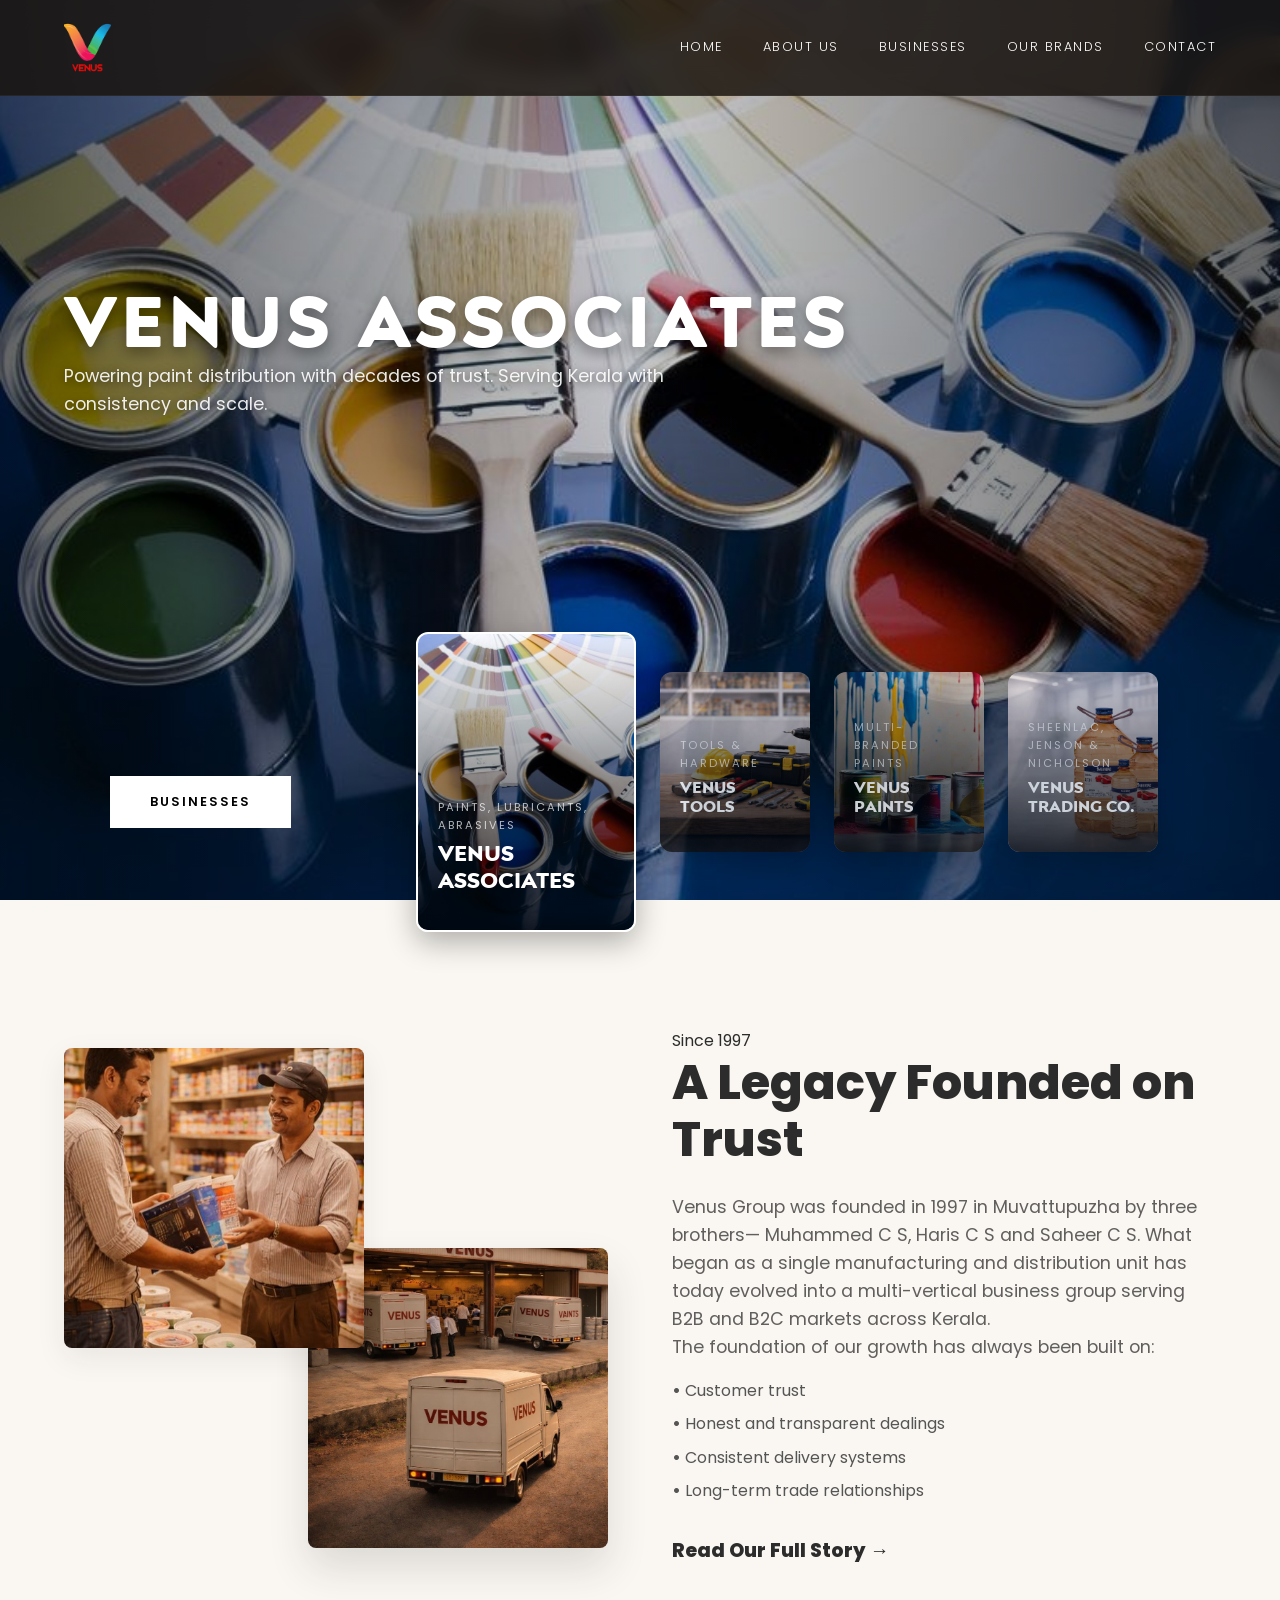
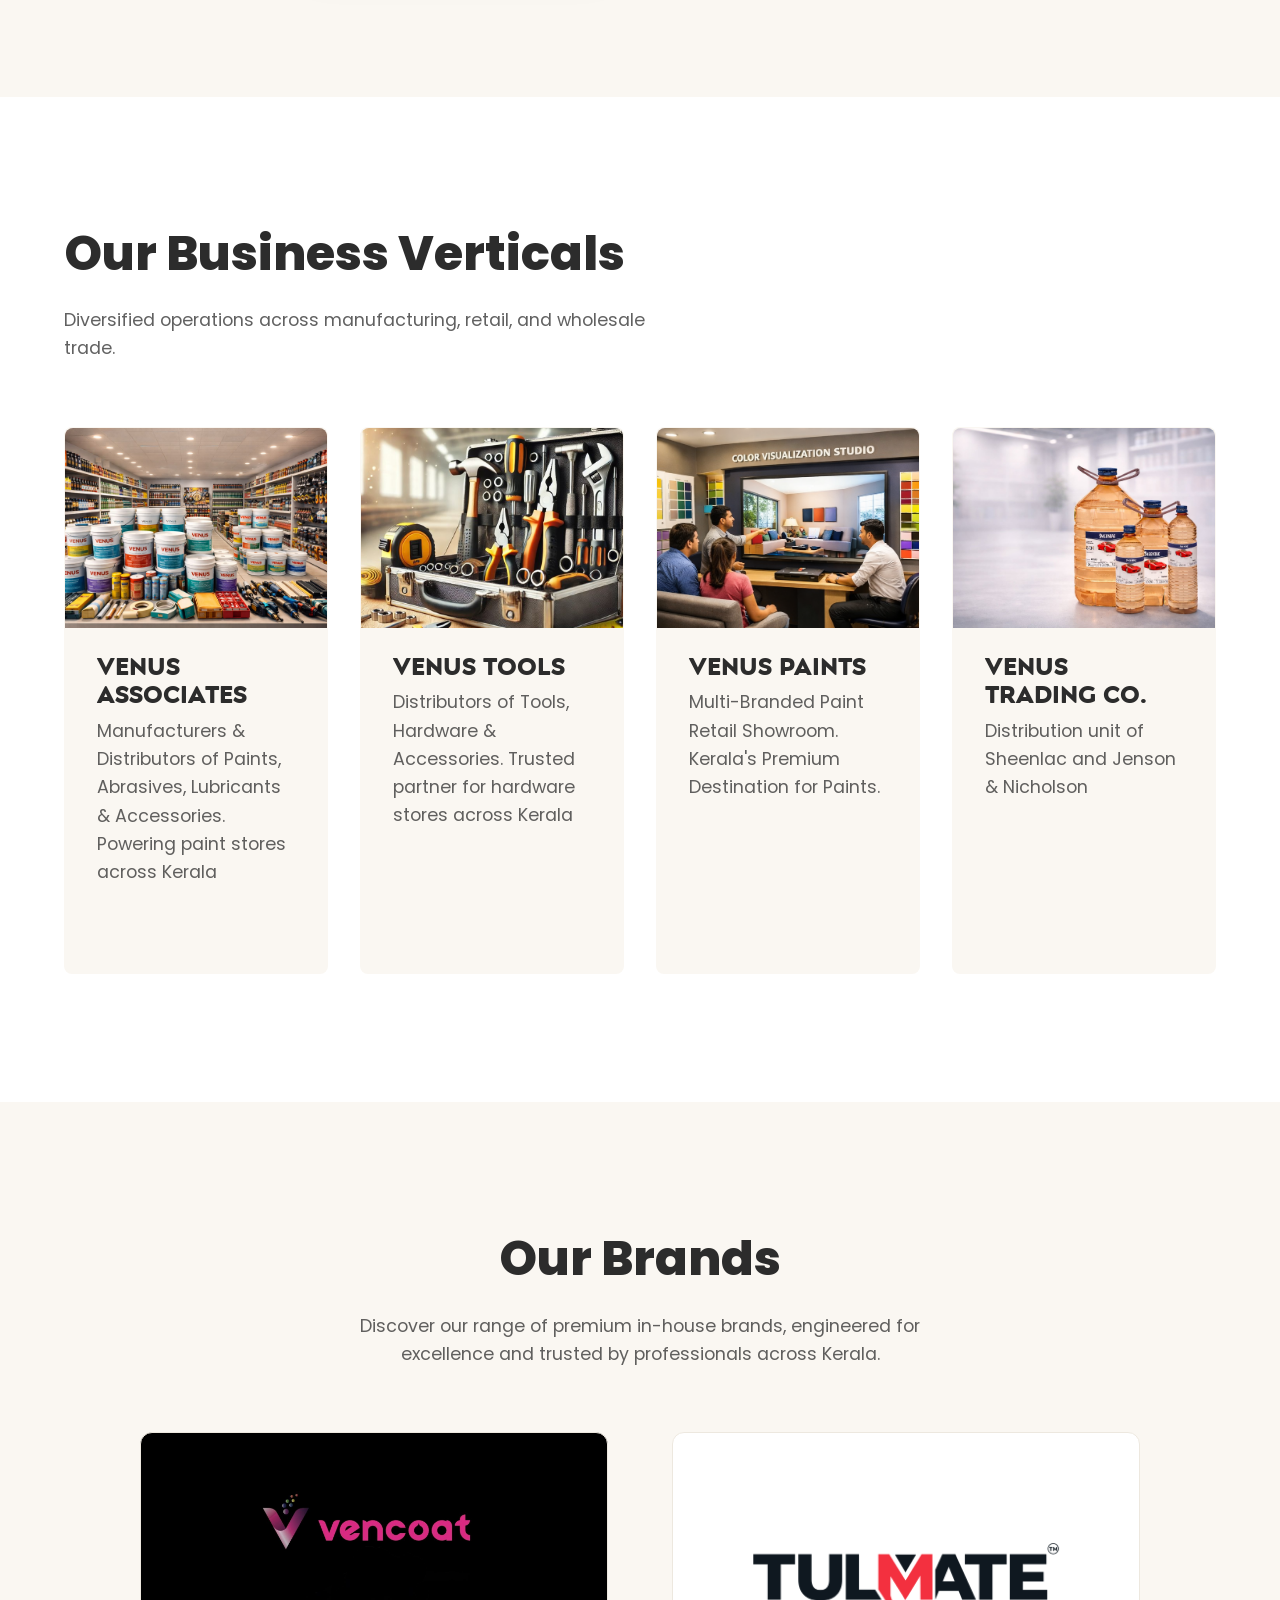
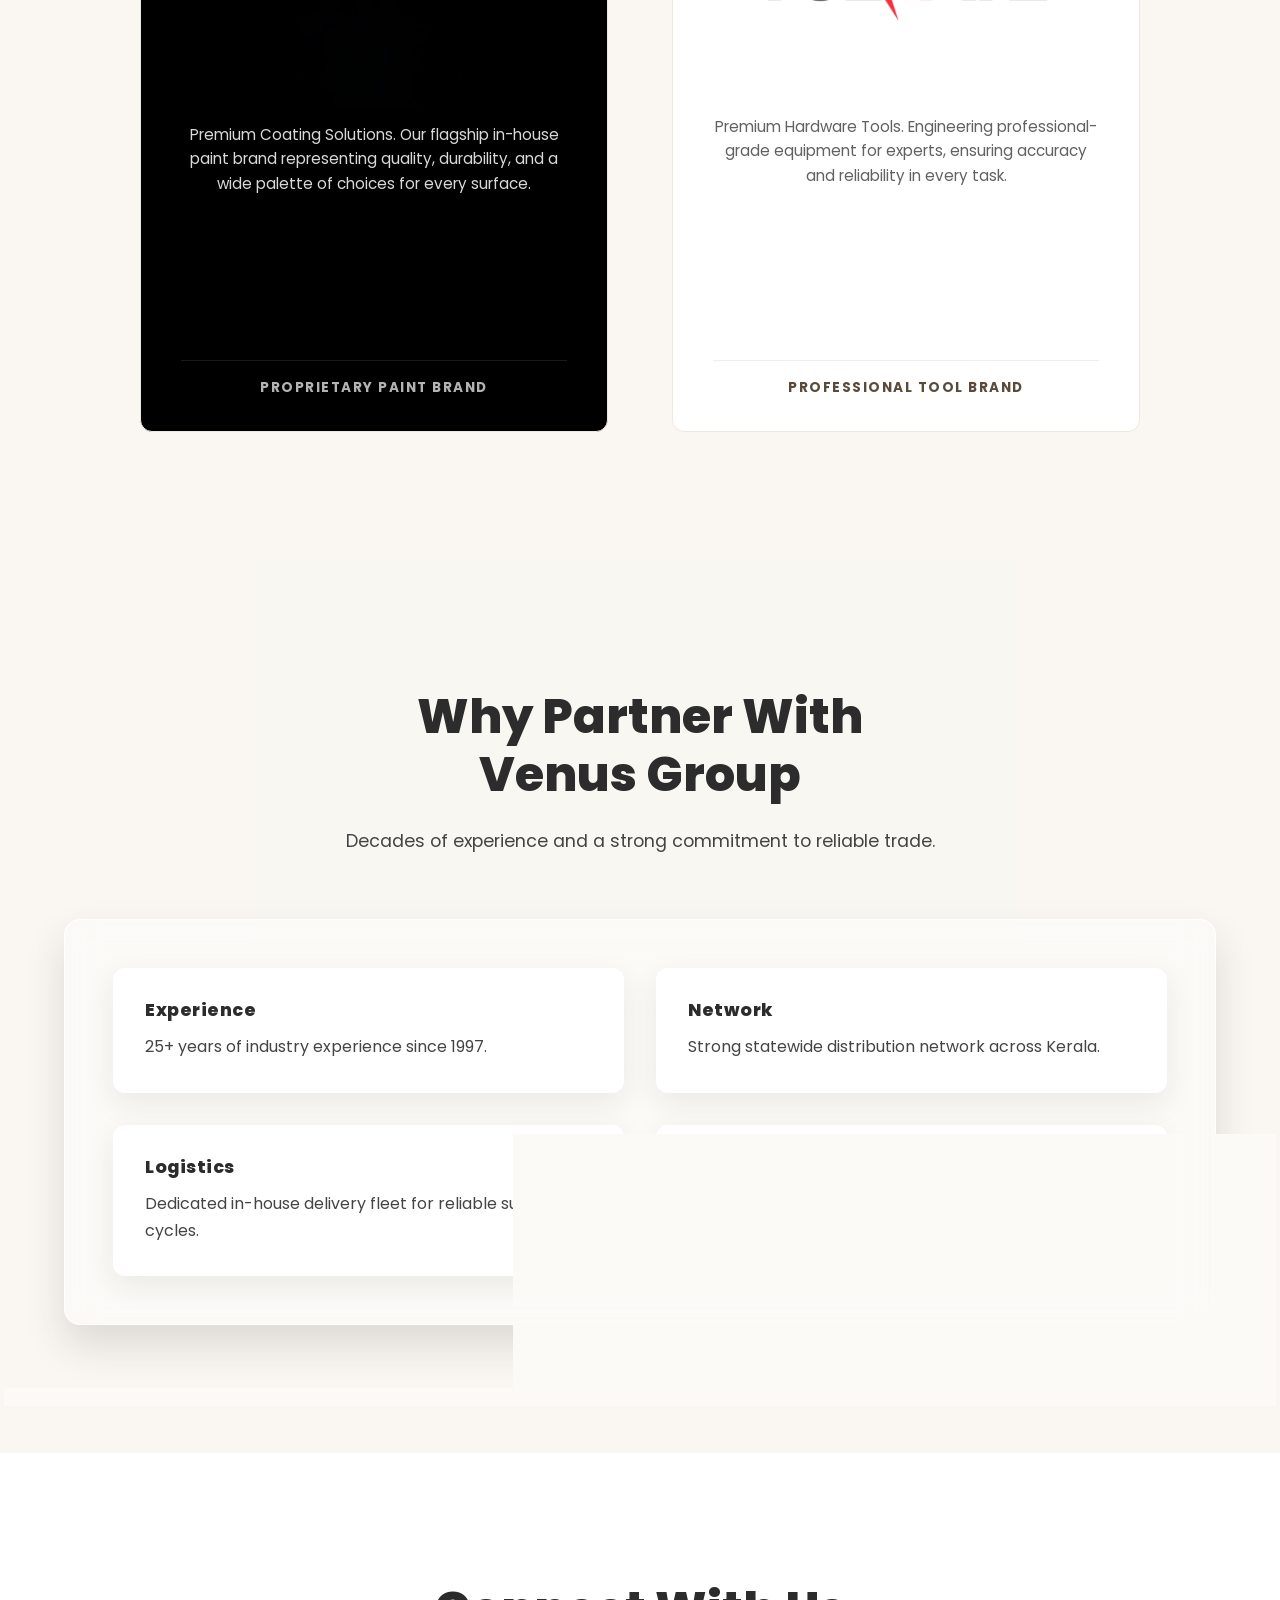
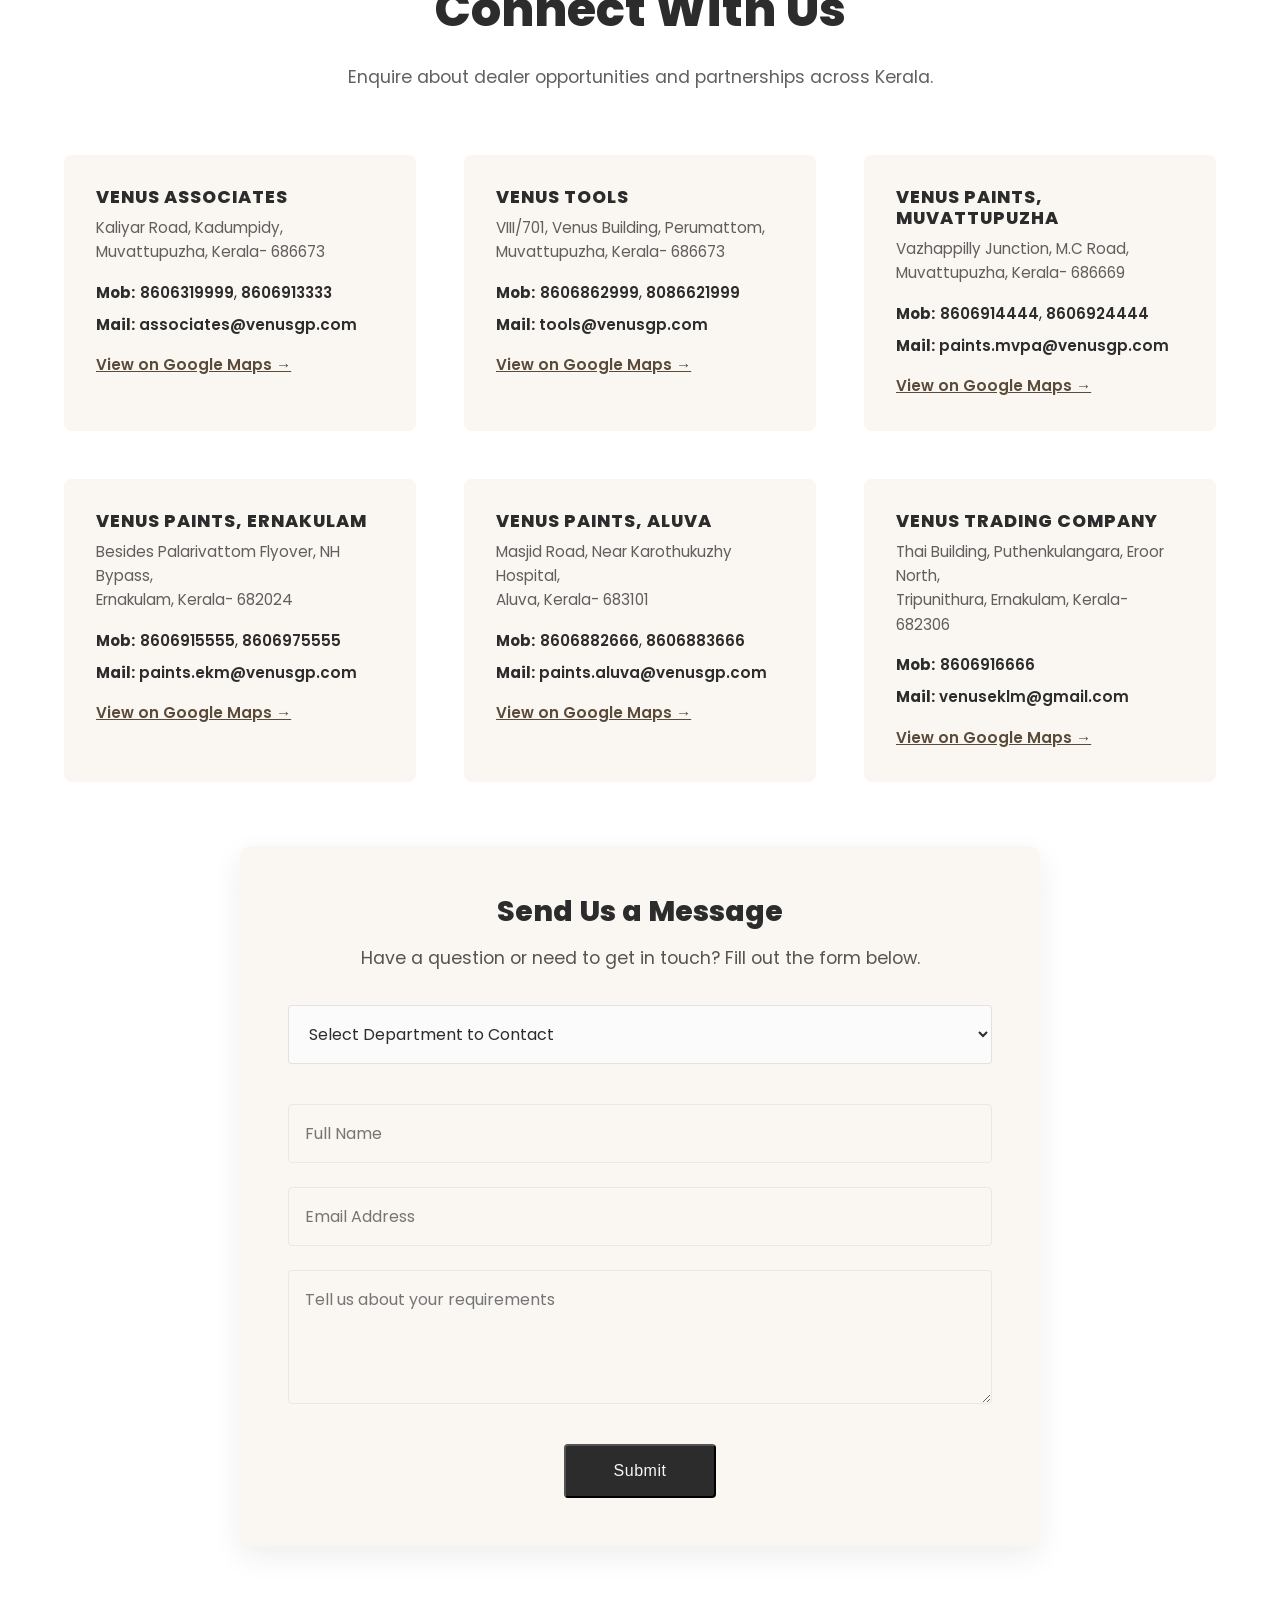
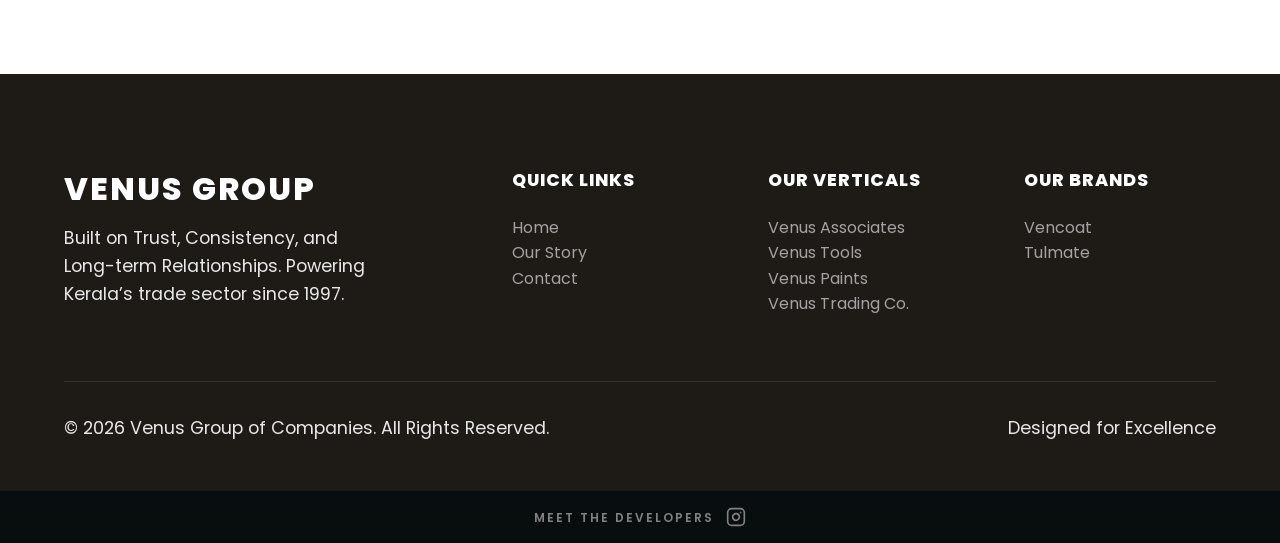
==== commit 79c00ae2: "favicon" ====
--- a/index.html
+++ b/index.html
@@ -17,8 +17,14 @@
     <!-- CSS File -->
     <link rel="stylesheet" href="style.css?v=14.0">
 
-    <!-- Favicon -->
-    <link rel="icon" type="image/png" href="images/venus_logo.png">
+    <!-- Favicon & SEO Icons -->
+    <link rel="apple-touch-icon" sizes="180x180" href="images/apple-touch-icon.png">
+    <link rel="icon" type="image/png" sizes="32x32" href="images/favicon-32x32.png">
+    <link rel="icon" type="image/png" sizes="16x16" href="images/favicon-16x16.png">
+    <link rel="manifest" href="site.webmanifest">
+    <link rel="shortcut icon" href="favicon.ico">
+    <meta name="msapplication-TileColor" content="#1e1a16">
+    <meta name="theme-color" content="#1e1a16">
 </head>
 
 <body>
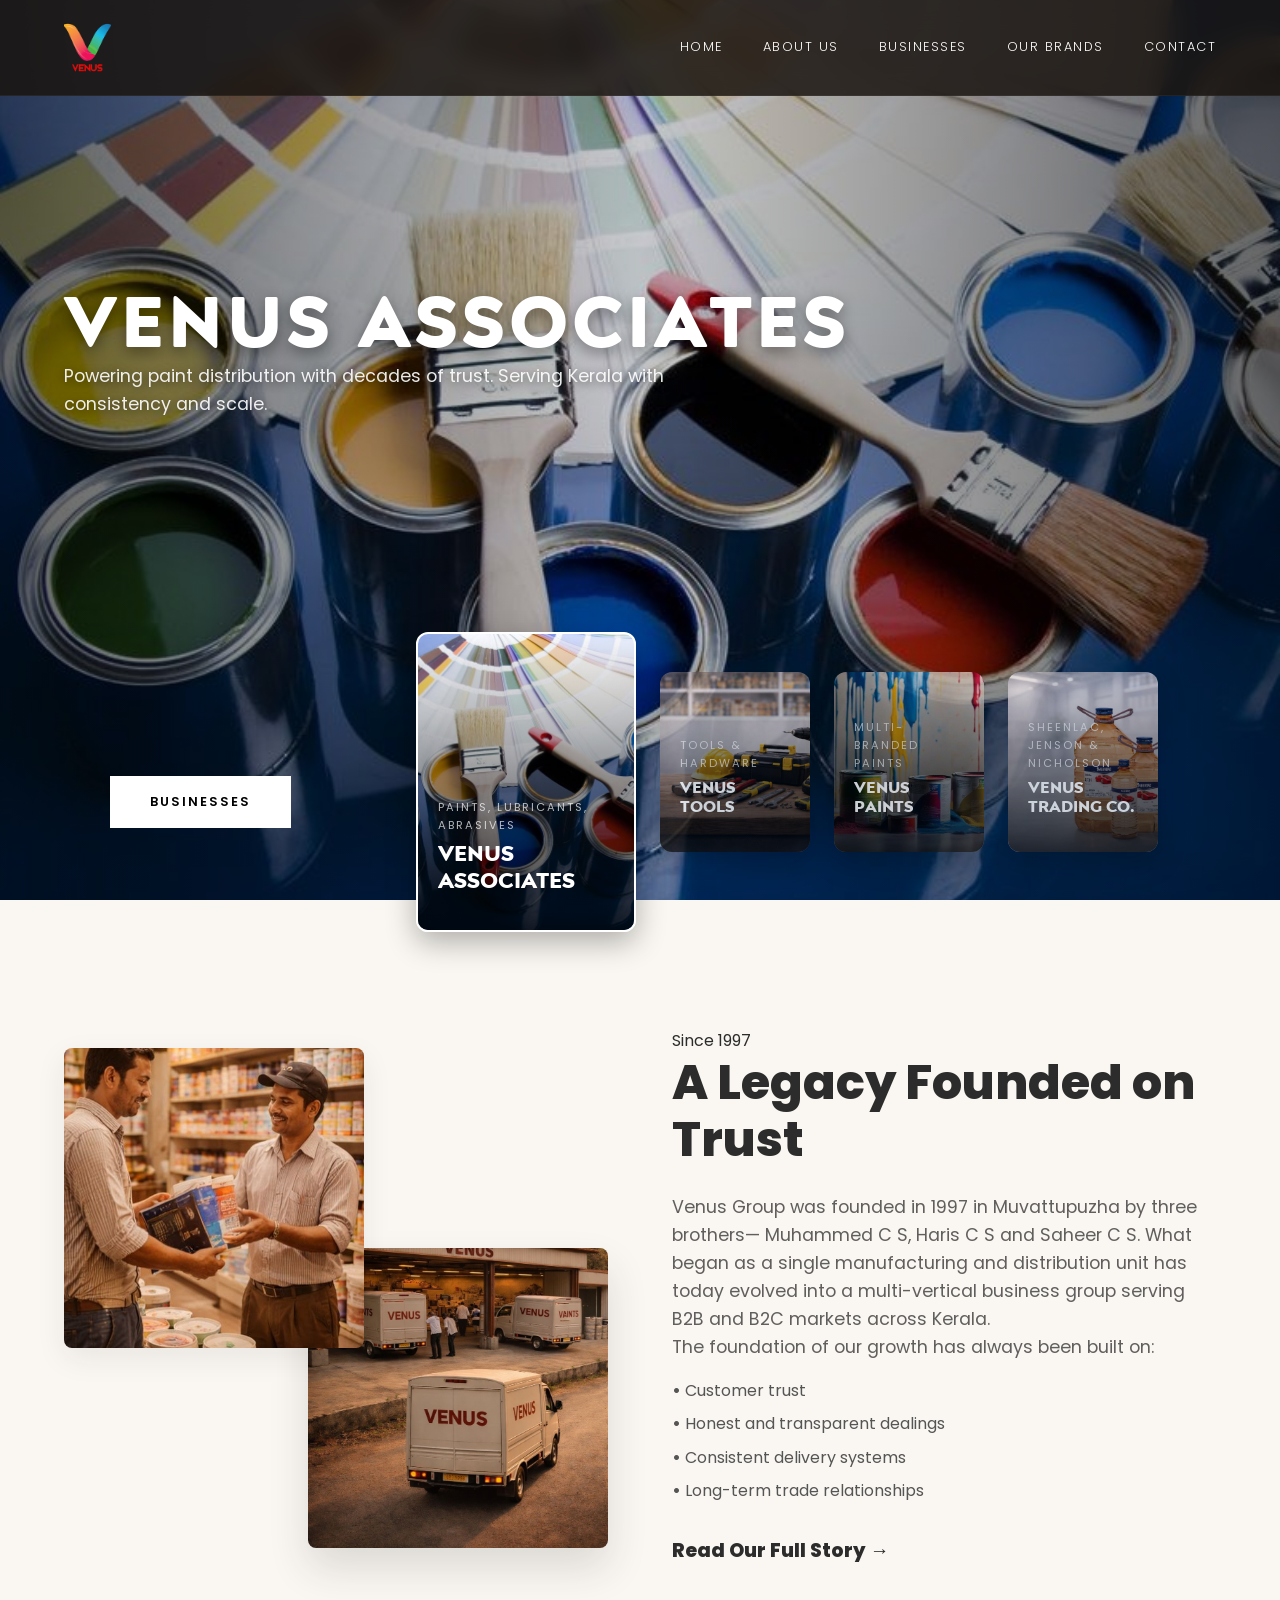
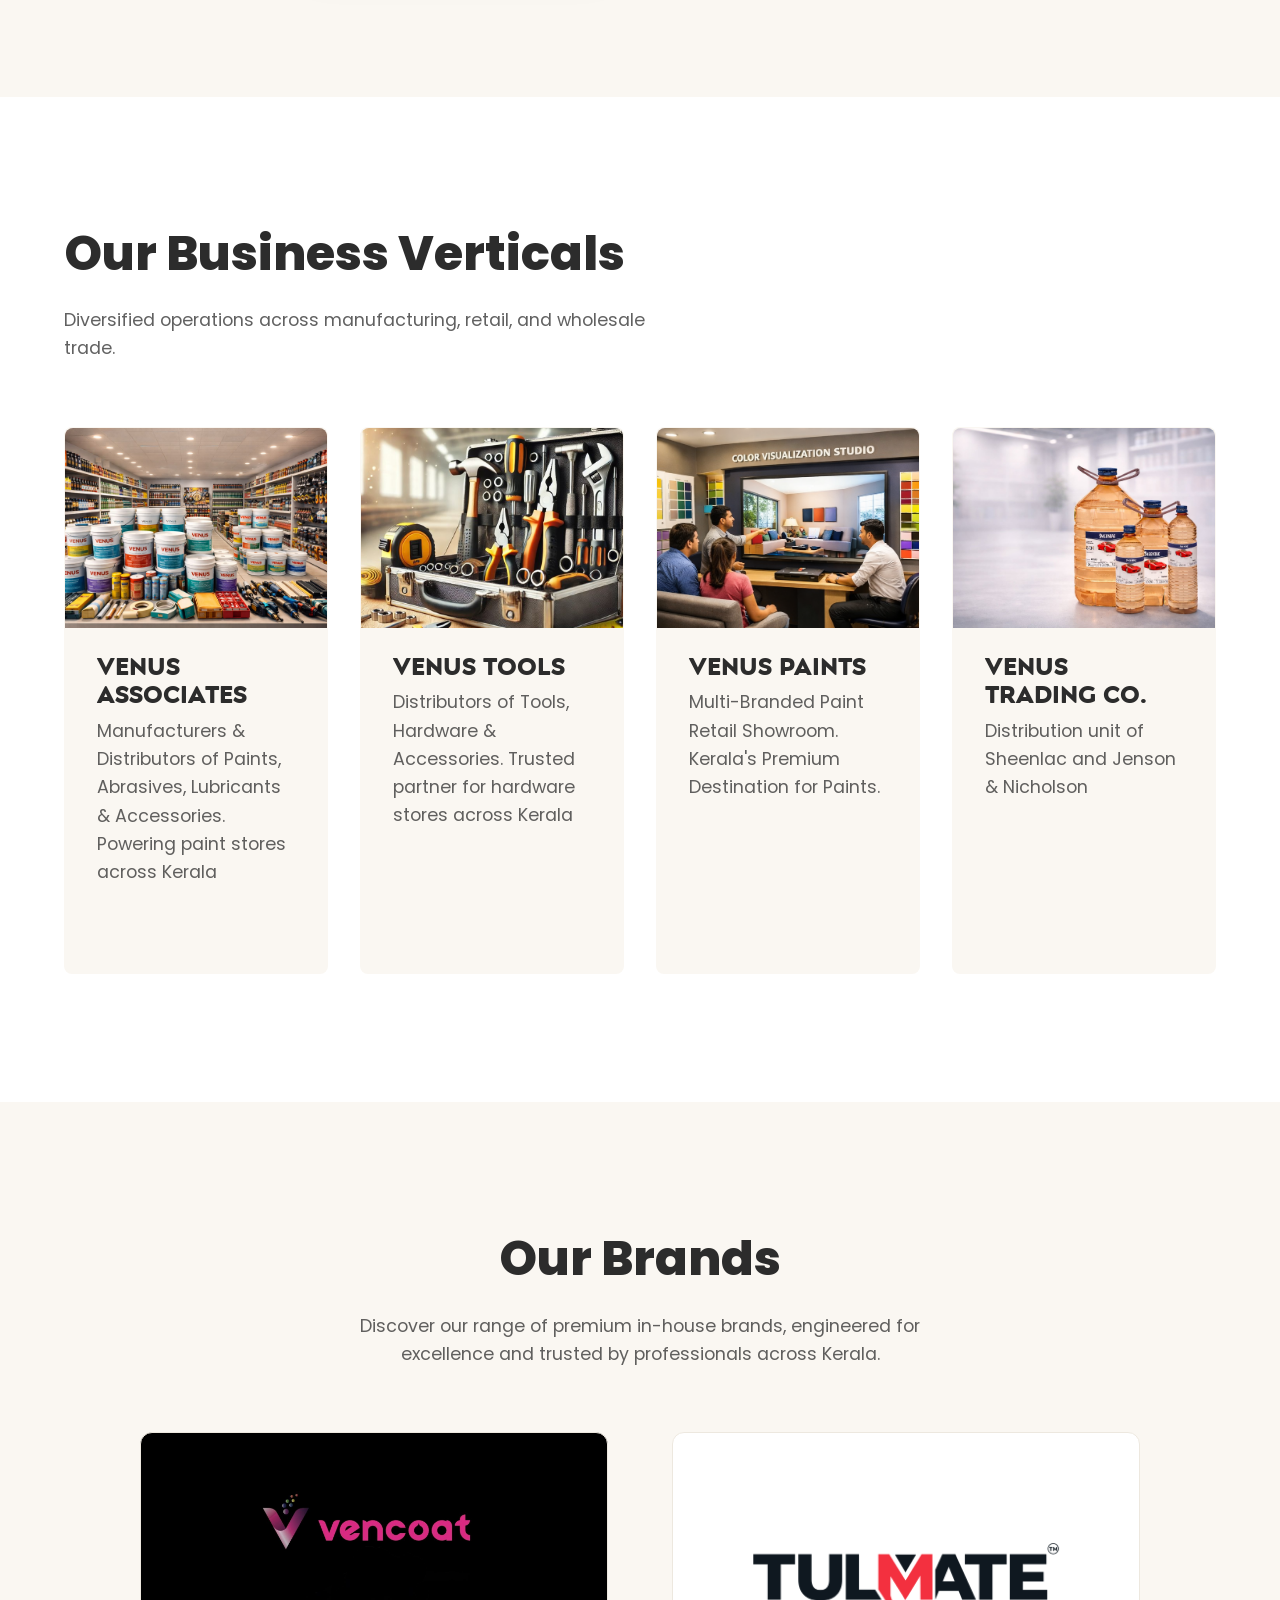
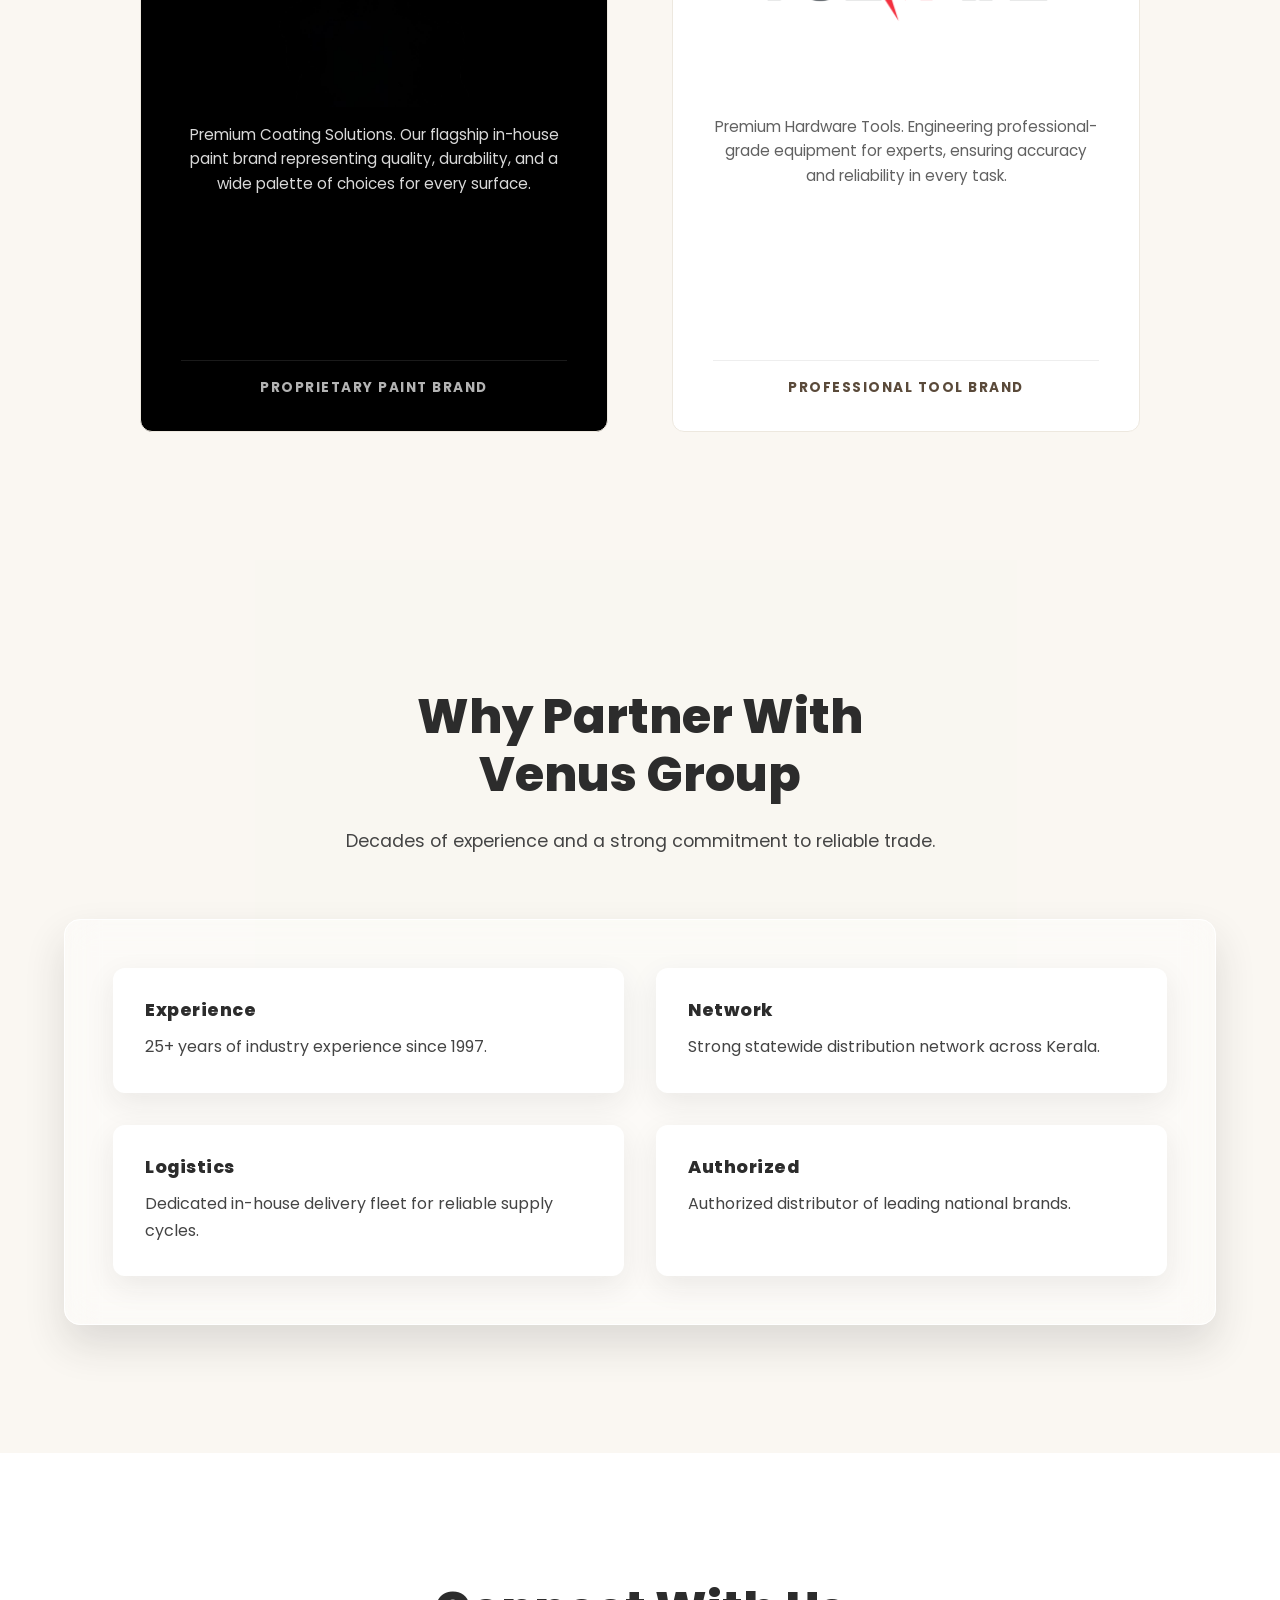
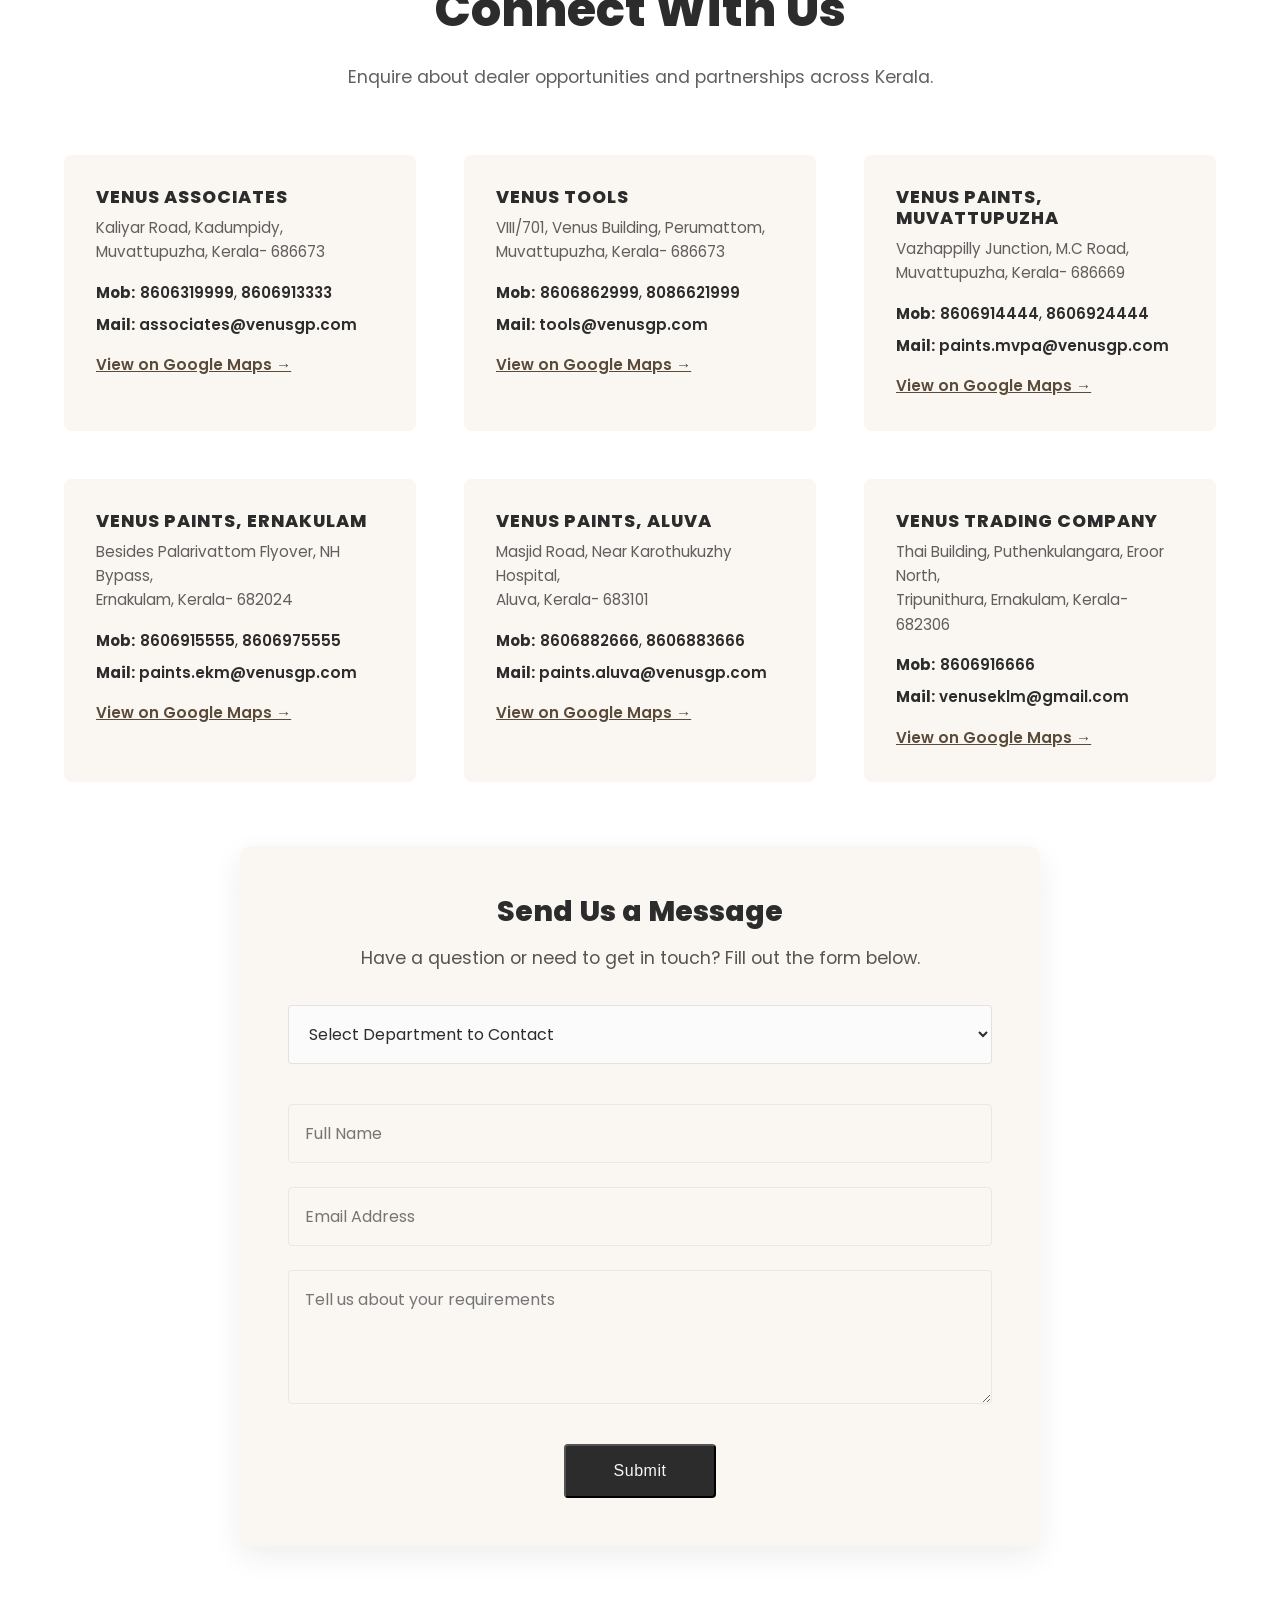
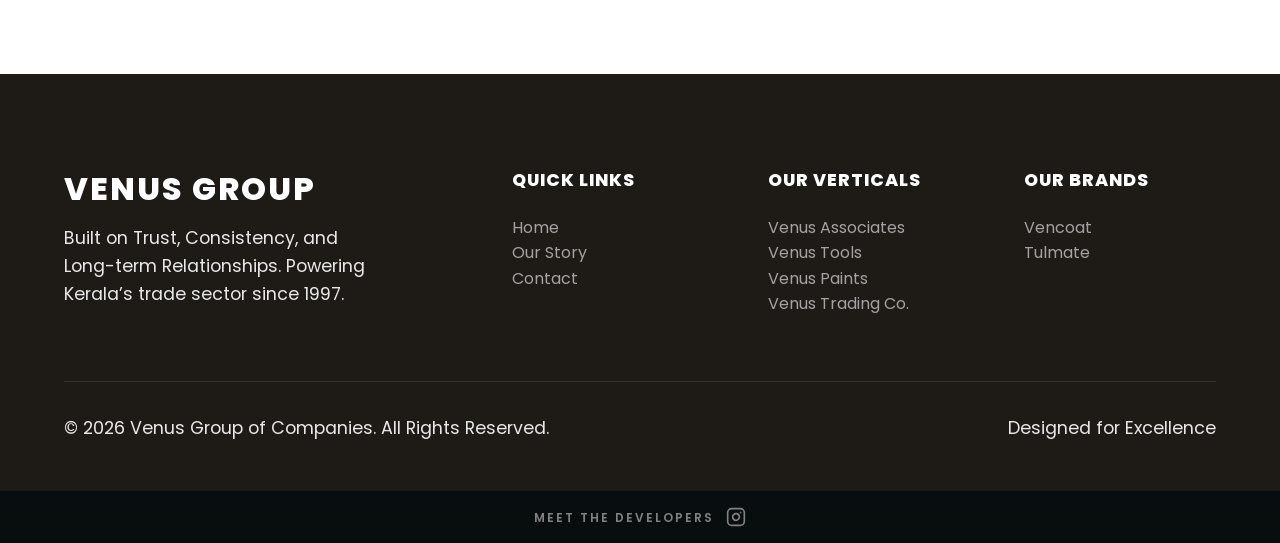
==== commit a949fb9e: "google seo" ====
--- a/index.html
+++ b/index.html
@@ -4,18 +4,24 @@
 <head>
     <meta charset="UTF-8">
     <meta name="viewport" content="width=device-width, initial-scale=1.0">
+    <!-- Primary Meta Tags -->
     <title>Venus Group | Premium Paints, Tools & Hardware</title>
-    <meta name="description"
-        content="Venus Group is Kerala's premier diversified business across paint manufacturing, hardware distribution, retail, and B2B trade. Reliable suppliers since 1997.">
-    <meta name="keywords" content="Venus Group, Kerala trade, paint manufacturing Kerala, hardware distribution Kerala, B2B wholesale Kerala, Venus Associates, Venus Tools, Venus Paints, Vencoat, Tulmate, Asian Paints dealer, hardware B2B distributor, industrial thinner Kerala, Muvattupuzha business">
-
-    <!-- Google Fonts -->
-    <link rel="preconnect" href="https://fonts.googleapis.com">
-    <link rel="preconnect" href="https://fonts.gstatic.com" crossorigin>
-    <link href="https://fonts.googleapis.com/css2?family=Poppins:wght@300;400;600;800&display=swap" rel="stylesheet">
-
-    <!-- CSS File -->
-    <link rel="stylesheet" href="style.css?v=14.0">
+    <meta name="title" content="Venus Group | Premium Paints, Tools & Hardware">
+    <meta name="description" content="Venus Group is Kerala's premier diversified business across paint manufacturing, hardware distribution, retail, and B2B trade. Reliable suppliers since 1997.">
+
+    <!-- Open Graph / Facebook -->
+    <meta property="og:type" content="website">
+    <meta property="og:url" content="https://www.venusgp.com/">
+    <meta property="og:title" content="Venus Group | Premium Paints, Tools & Hardware">
+    <meta property="og:description" content="Venus Group is Kerala's premier diversified business across paint manufacturing, hardware distribution, retail, and B2B trade. Reliable suppliers since 1997.">
+    <meta property="og:image" content="https://www.venusgp.com/images/favicon-512x512.png">
+
+    <!-- Twitter -->
+    <meta property="twitter:card" content="summary_large_image">
+    <meta property="twitter:url" content="https://www.venusgp.com/">
+    <meta property="twitter:title" content="Venus Group | Premium Paints, Tools & Hardware">
+    <meta property="twitter:description" content="Venus Group is Kerala's premier diversified business across paint manufacturing, hardware distribution, retail, and B2B trade. Reliable suppliers since 1997.">
+    <meta property="twitter:image" content="https://www.venusgp.com/images/favicon-512x512.png">
 
     <!-- Favicon & SEO Icons -->
     <link rel="apple-touch-icon" sizes="180x180" href="images/apple-touch-icon.png">
@@ -25,6 +31,14 @@
     <link rel="shortcut icon" href="favicon.ico">
     <meta name="msapplication-TileColor" content="#1e1a16">
     <meta name="theme-color" content="#1e1a16">
+
+    <!-- Google Fonts -->
+    <link rel="preconnect" href="https://fonts.googleapis.com">
+    <link rel="preconnect" href="https://fonts.gstatic.com" crossorigin>
+    <link href="https://fonts.googleapis.com/css2?family=Poppins:wght@300;400;600;800&display=swap" rel="stylesheet">
+
+    <!-- CSS File -->
+    <link rel="stylesheet" href="style.css?v=14.0">
 </head>
 
 <body>
